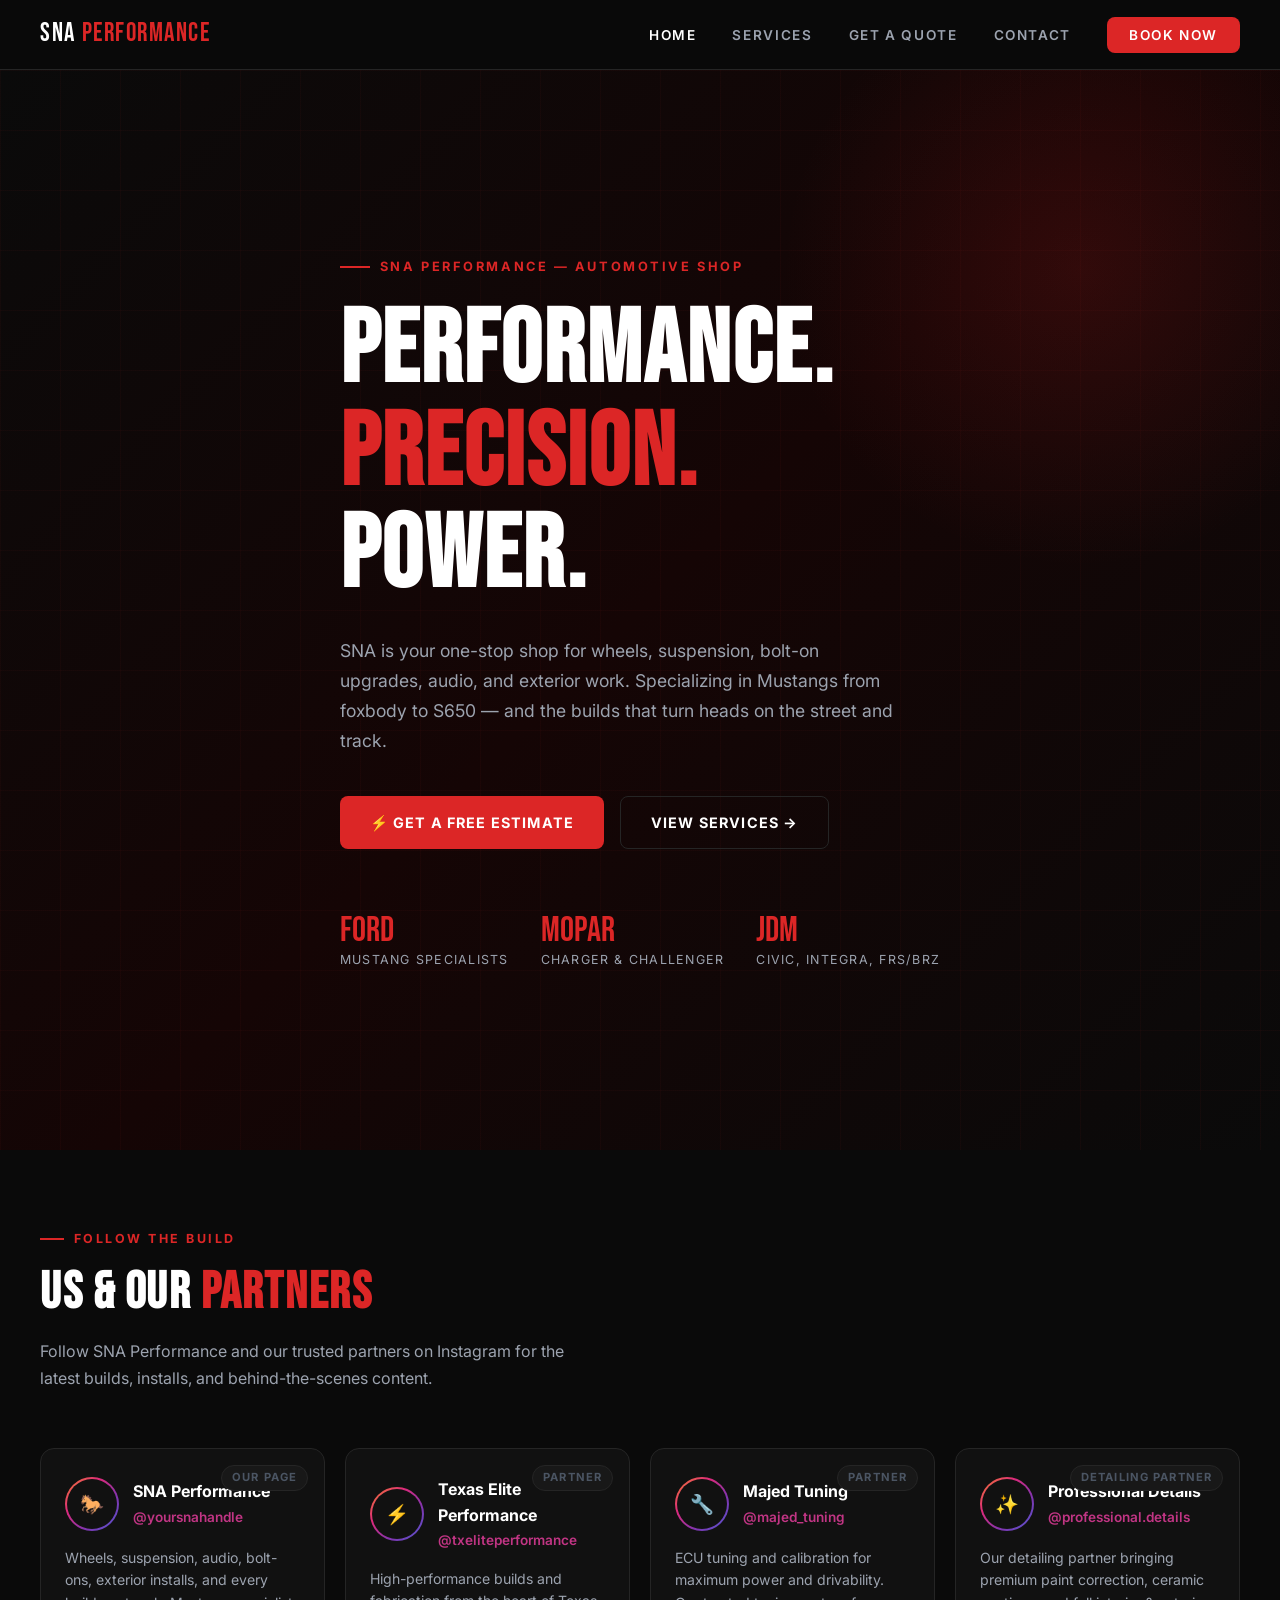
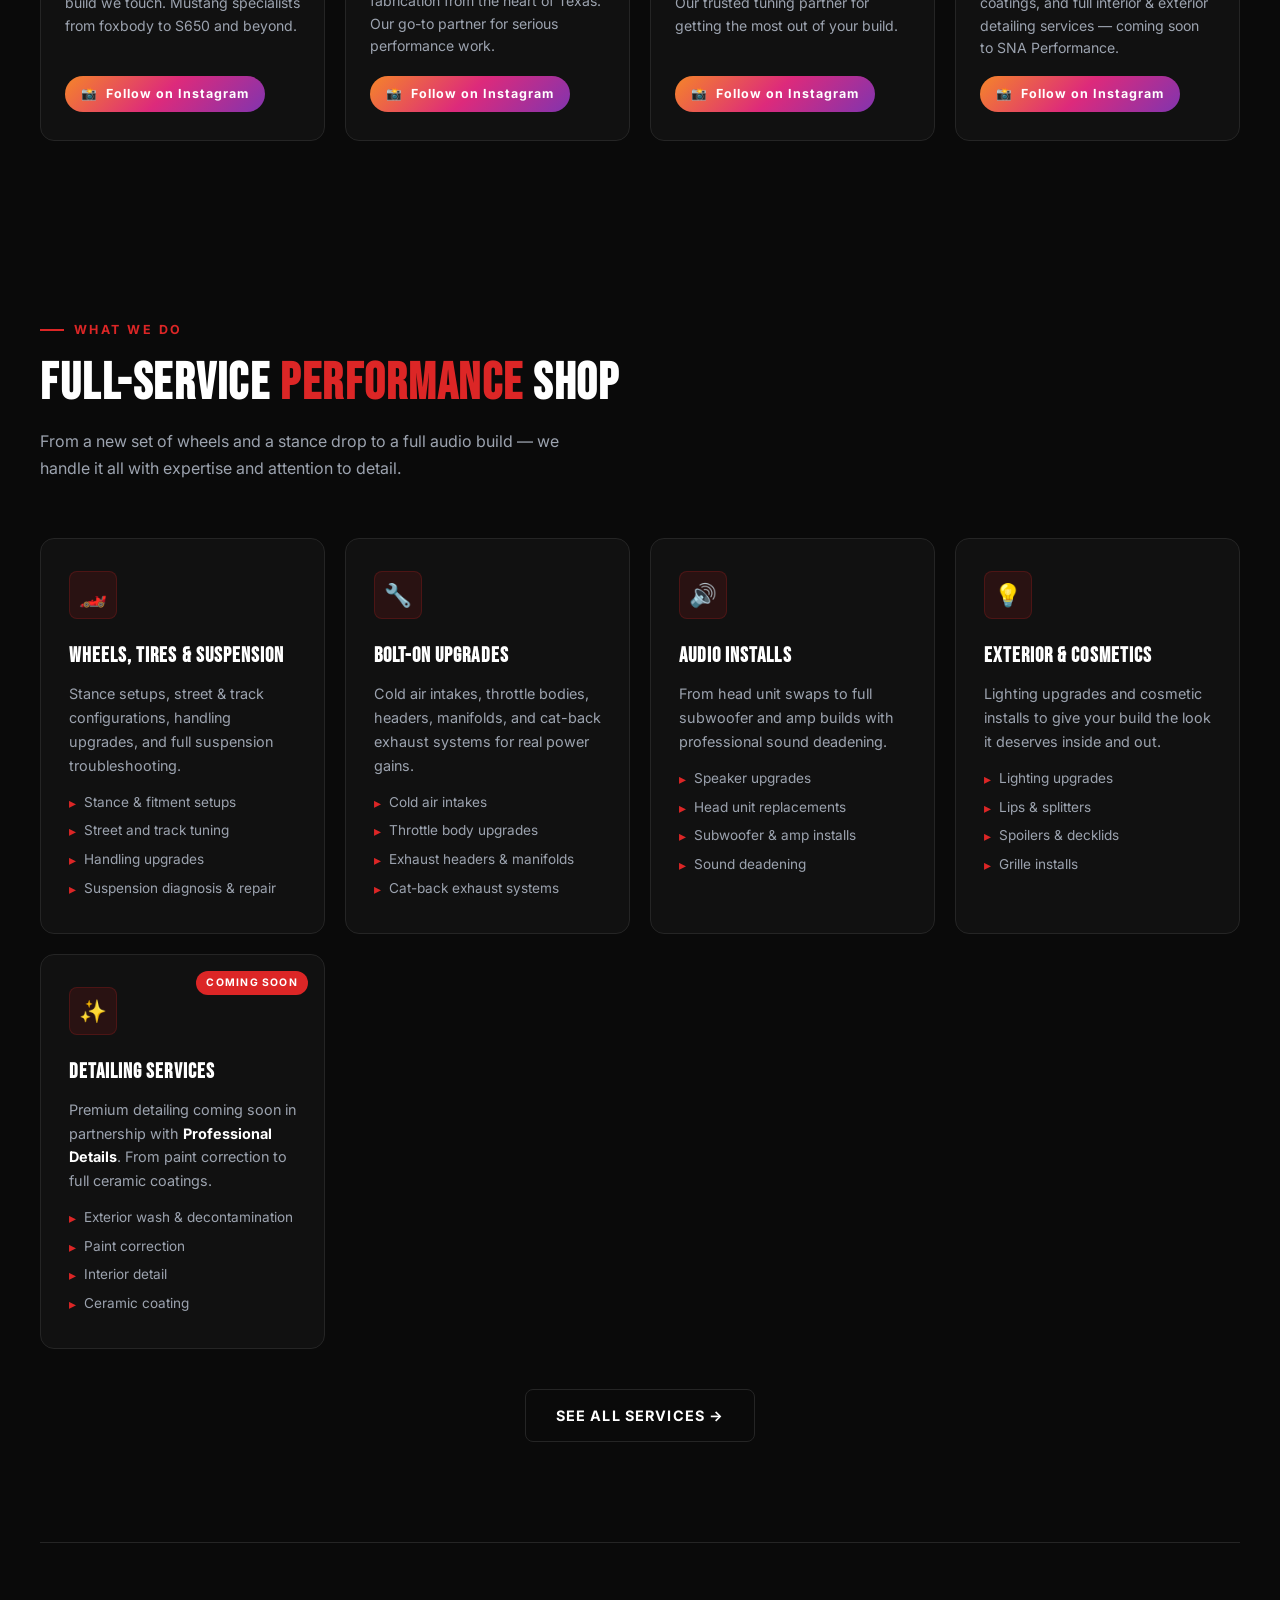
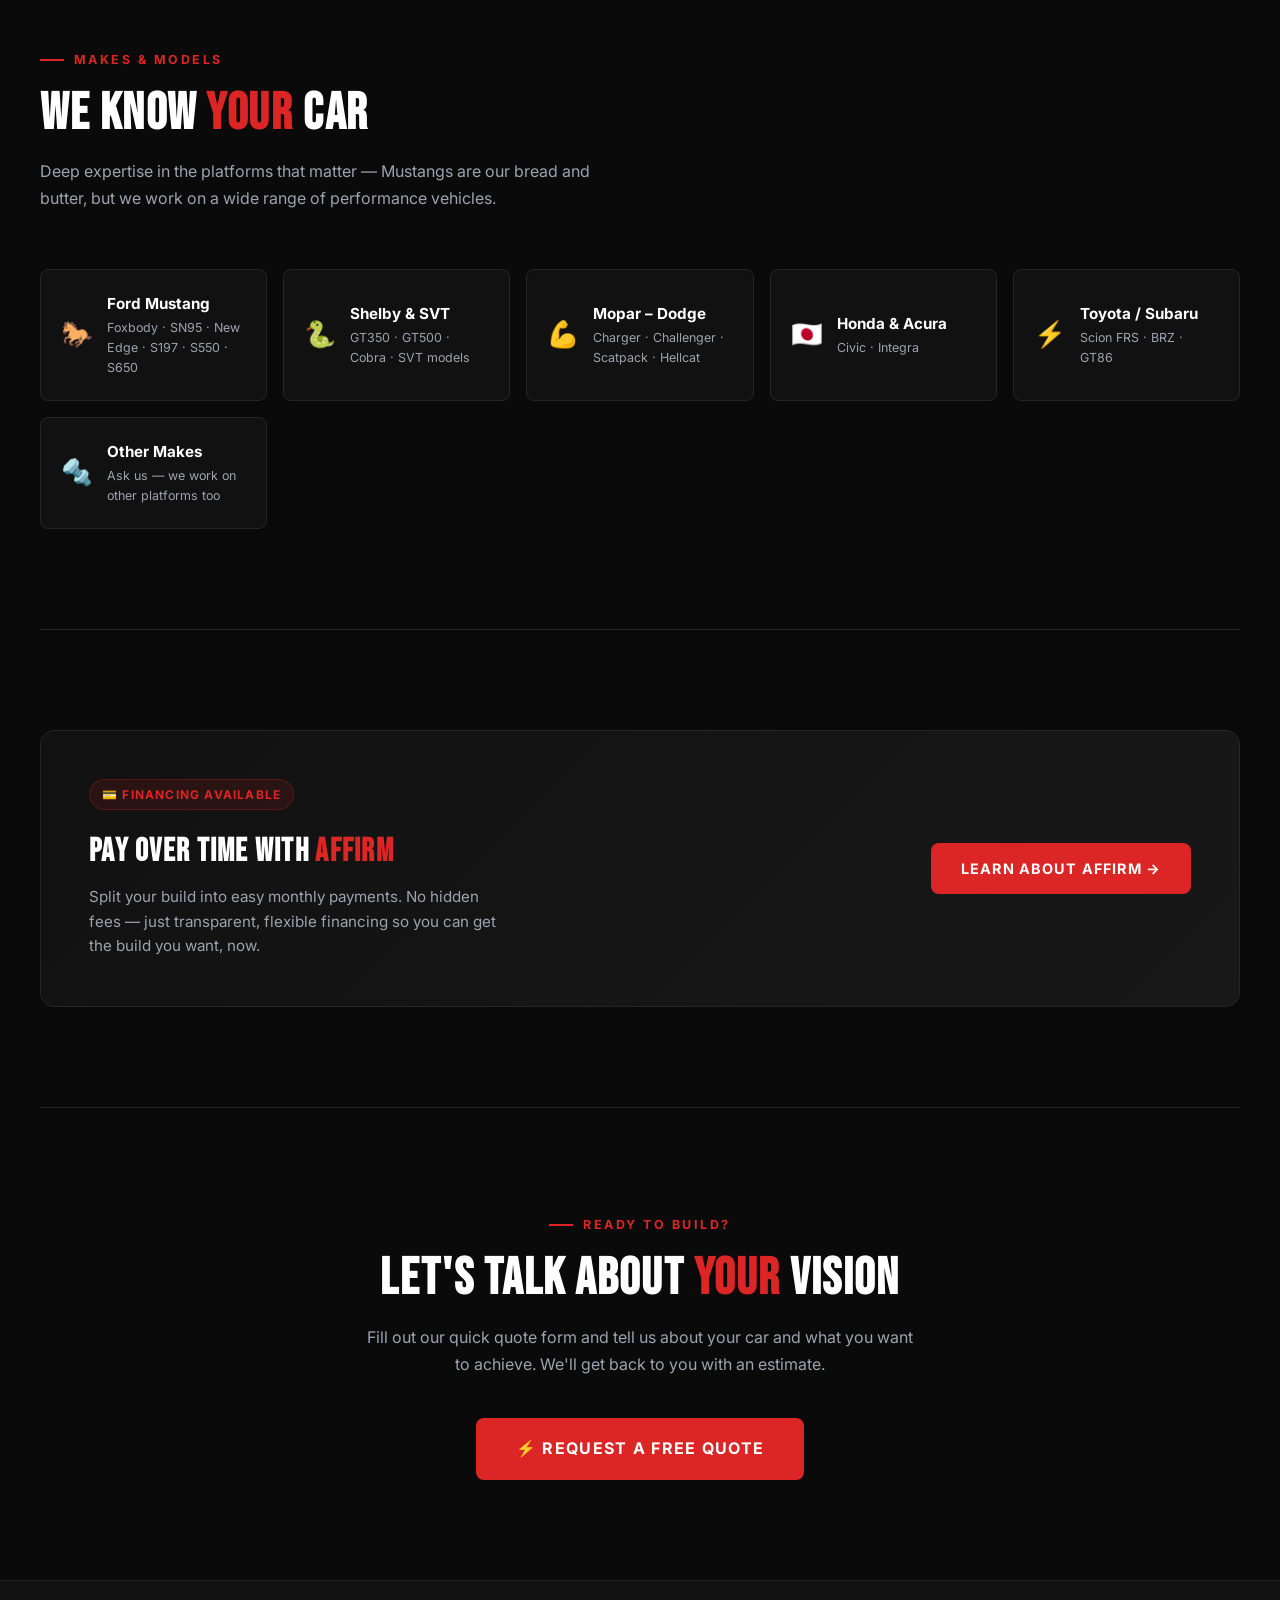
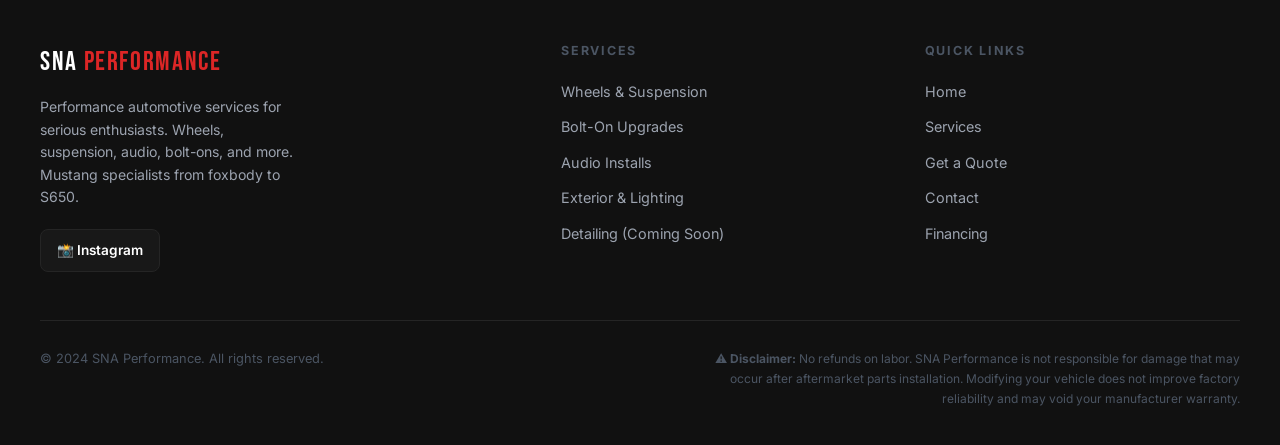
==== SNA/index.html @ abb453c1 "SNA" ====
<!DOCTYPE html>
<html lang="en">
<head>
  <meta charset="UTF-8" />
  <meta name="viewport" content="width=device-width, initial-scale=1.0"/>
  <title>SNA Performance – Performance. Precision. Power.</title>
  <meta name="description" content="SNA Performance specializes in wheels, tires, suspension, bolt-on upgrades, audio, and exterior installs. Mustang experts from foxbody to S650. Serving the DFW area."/>
  <link rel="stylesheet" href="style.css"/>
</head>
<body>

<!-- ===== NAV ===== -->
<nav class="nav">
  <a href="index.html" class="nav-logo">SNA <span>Performance</span></a>
  <ul class="nav-links">
    <li><a href="index.html" class="active">Home</a></li>
    <li><a href="services.html">Services</a></li>
    <li><a href="quote.html">Get a Quote</a></li>
    <li><a href="contact.html">Contact</a></li>
    <li><a href="quote.html" class="nav-cta">Book Now</a></li>
  </ul>
  <div class="nav-toggle" onclick="toggleMenu(this)">
    <span></span><span></span><span></span>
  </div>
</nav>

<!-- Mobile menu overlay -->
<div id="mobile-menu" style="display:none;position:fixed;top:70px;left:0;right:0;background:rgba(10,10,10,0.98);z-index:999;padding:32px 24px;border-bottom:1px solid #252525;">
  <ul style="display:flex;flex-direction:column;gap:24px;">
    <li><a href="index.html" style="color:#fff;font-size:1.1rem;font-weight:600;letter-spacing:0.08em;">Home</a></li>
    <li><a href="services.html" style="color:#9ca3af;font-size:1.1rem;font-weight:600;letter-spacing:0.08em;">Services</a></li>
    <li><a href="quote.html" style="color:#9ca3af;font-size:1.1rem;font-weight:600;letter-spacing:0.08em;">Get a Quote</a></li>
    <li><a href="contact.html" style="color:#9ca3af;font-size:1.1rem;font-weight:600;letter-spacing:0.08em;">Contact</a></li>
    <li><a href="quote.html" class="btn btn-primary" style="justify-content:center;">Book Now</a></li>
  </ul>
</div>

<div class="page">

  <!-- ===== HERO ===== -->
  <section class="hero">
    <div class="hero-bg-grid"></div>
    <div class="hero-glow"></div>
    <div class="hero-content">
      <p class="hero-eyebrow">SNA Performance — Automotive Shop</p>
      <h1>PERFORMANCE.<br/><em>PRECISION.</em><br/>POWER.</h1>
      <p class="hero-sub">
        SNA is your one-stop shop for wheels, suspension, bolt-on upgrades, audio, and exterior work.
        Specializing in Mustangs from foxbody to S650 — and the builds that turn heads on the street and track.
      </p>
      <div class="hero-actions">
        <a href="quote.html" class="btn btn-primary">
          ⚡ Get a Free Estimate
        </a>
        <a href="services.html" class="btn btn-secondary">
          View Services →
        </a>
      </div>
      <div class="hero-badges">
        <div class="hero-badge">
          <span class="hero-badge-num">Ford</span>
          <span class="hero-badge-label">Mustang Specialists</span>
        </div>
        <div class="hero-badge">
          <span class="hero-badge-num">Mopar</span>
          <span class="hero-badge-label">Charger &amp; Challenger</span>
        </div>
        <div class="hero-badge">
          <span class="hero-badge-num">JDM</span>
          <span class="hero-badge-label">Civic, Integra, FRS/BRZ</span>
        </div>
      </div>
    </div>
  </section>

  <!-- ===== INSTAGRAM / PARTNERS ===== -->
  <section style="padding: 72px 40px;">
    <div class="container">
      <p class="section-label">Follow the Build</p>
      <h2 class="section-title">Us &amp; Our <em>Partners</em></h2>
      <p class="section-sub">Follow SNA Performance and our trusted partners on Instagram for the latest builds, installs, and behind-the-scenes content.</p>

      <div class="ig-cards-grid">

        <!-- SNA Performance -->
        <a href="https://www.instagram.com/yoursnahandle" target="_blank" rel="noopener" class="ig-card">
          <span class="ig-card-tag">Our Page</span>
          <div class="ig-card-header">
            <div class="ig-avatar"><div class="ig-avatar-inner">🐎</div></div>
            <div>
              <div class="ig-card-name">SNA Performance</div>
              <div class="ig-card-handle">@yoursnahandle</div>
            </div>
          </div>
          <p class="ig-card-desc">Wheels, suspension, audio, bolt-ons, exterior installs, and every build we touch. Mustang specialists from foxbody to S650 and beyond.</p>
          <span class="ig-card-badge">📸 &nbsp;Follow on Instagram</span>
        </a>

        <!-- Texas Elite Performance -->
        <a href="https://www.instagram.com/txeliteperformance" target="_blank" rel="noopener" class="ig-card">
          <span class="ig-card-tag">Partner</span>
          <div class="ig-card-header">
            <div class="ig-avatar"><div class="ig-avatar-inner">⚡</div></div>
            <div>
              <div class="ig-card-name">Texas Elite Performance</div>
              <div class="ig-card-handle">@txeliteperformance</div>
            </div>
          </div>
          <p class="ig-card-desc">High-performance builds and fabrication from the heart of Texas. Our go-to partner for serious performance work.</p>
          <span class="ig-card-badge">📸 &nbsp;Follow on Instagram</span>
        </a>

        <!-- Majed Tuning -->
        <a href="https://www.instagram.com/majed_tuning" target="_blank" rel="noopener" class="ig-card">
          <span class="ig-card-tag">Partner</span>
          <div class="ig-card-header">
            <div class="ig-avatar"><div class="ig-avatar-inner">🔧</div></div>
            <div>
              <div class="ig-card-name">Majed Tuning</div>
              <div class="ig-card-handle">@majed_tuning</div>
            </div>
          </div>
          <p class="ig-card-desc">ECU tuning and calibration for maximum power and drivability. Our trusted tuning partner for getting the most out of your build.</p>
          <span class="ig-card-badge">📸 &nbsp;Follow on Instagram</span>
        </a>

        <!-- Professional Details -->
        <a href="https://www.instagram.com/professional.details" target="_blank" rel="noopener" class="ig-card">
          <span class="ig-card-tag">Detailing Partner</span>
          <div class="ig-card-header">
            <div class="ig-avatar"><div class="ig-avatar-inner">✨</div></div>
            <div>
              <div class="ig-card-name">Professional Details</div>
              <div class="ig-card-handle">@professional.details</div>
            </div>
          </div>
          <p class="ig-card-desc">Our detailing partner bringing premium paint correction, ceramic coatings, and full interior &amp; exterior detailing services — coming soon to SNA Performance.</p>
          <span class="ig-card-badge">📸 &nbsp;Follow on Instagram</span>
        </a>

      </div>
    </div>
  </section>

  <!-- ===== WHAT WE DO ===== -->
  <section>
    <div class="container">
      <p class="section-label">What We Do</p>
      <h2 class="section-title">Full-Service <em>Performance</em> Shop</h2>
      <p class="section-sub">
        From a new set of wheels and a stance drop to a full audio build — we handle it all with expertise and attention to detail.
      </p>

      <div class="cards-grid">

        <div class="card">
          <div class="card-icon">🏎️</div>
          <h3 class="card-title">Wheels, Tires &amp; Suspension</h3>
          <p class="card-text">Stance setups, street &amp; track configurations, handling upgrades, and full suspension troubleshooting.</p>
          <ul class="card-list">
            <li>Stance &amp; fitment setups</li>
            <li>Street and track tuning</li>
            <li>Handling upgrades</li>
            <li>Suspension diagnosis &amp; repair</li>
          </ul>
        </div>

        <div class="card">
          <div class="card-icon">🔧</div>
          <h3 class="card-title">Bolt-On Upgrades</h3>
          <p class="card-text">Cold air intakes, throttle bodies, headers, manifolds, and cat-back exhaust systems for real power gains.</p>
          <ul class="card-list">
            <li>Cold air intakes</li>
            <li>Throttle body upgrades</li>
            <li>Exhaust headers &amp; manifolds</li>
            <li>Cat-back exhaust systems</li>
          </ul>
        </div>

        <div class="card">
          <div class="card-icon">🔊</div>
          <h3 class="card-title">Audio Installs</h3>
          <p class="card-text">From head unit swaps to full subwoofer and amp builds with professional sound deadening.</p>
          <ul class="card-list">
            <li>Speaker upgrades</li>
            <li>Head unit replacements</li>
            <li>Subwoofer &amp; amp installs</li>
            <li>Sound deadening</li>
          </ul>
        </div>

        <div class="card">
          <div class="card-icon">💡</div>
          <h3 class="card-title">Exterior &amp; Cosmetics</h3>
          <p class="card-text">Lighting upgrades and cosmetic installs to give your build the look it deserves inside and out.</p>
          <ul class="card-list">
            <li>Lighting upgrades</li>
            <li>Lips &amp; splitters</li>
            <li>Spoilers &amp; decklids</li>
            <li>Grille installs</li>
          </ul>
        </div>

        <div class="card" style="position:relative;">
          <span class="card-soon">Coming Soon</span>
          <div class="card-icon">✨</div>
          <h3 class="card-title">Detailing Services</h3>
          <p class="card-text">Premium detailing coming soon in partnership with <strong style="color:var(--white);">Professional Details</strong>. From paint correction to full ceramic coatings.</p>
          <ul class="card-list">
            <li>Exterior wash &amp; decontamination</li>
            <li>Paint correction</li>
            <li>Interior detail</li>
            <li>Ceramic coating</li>
          </ul>
        </div>

      </div>

      <div style="text-align:center;margin-top:40px;">
        <a href="services.html" class="btn btn-secondary">See All Services →</a>
      </div>
    </div>
  </section>

  <div class="divider"></div>

  <!-- ===== VEHICLES WE SPECIALIZE IN ===== -->
  <section>
    <div class="container">
      <p class="section-label">Makes &amp; Models</p>
      <h2 class="section-title">We Know <em>Your</em> Car</h2>
      <p class="section-sub">
        Deep expertise in the platforms that matter — Mustangs are our bread and butter, but we work on a wide range of performance vehicles.
      </p>

      <div class="makes-grid">
        <div class="make-card">
          <span class="make-icon">🐎</span>
          <div class="make-info">
            <div class="make-brand">Ford Mustang</div>
            <div class="make-models">Foxbody · SN95 · New Edge · S197 · S550 · S650</div>
          </div>
        </div>
        <div class="make-card">
          <span class="make-icon">🐍</span>
          <div class="make-info">
            <div class="make-brand">Shelby &amp; SVT</div>
            <div class="make-models">GT350 · GT500 · Cobra · SVT models</div>
          </div>
        </div>
        <div class="make-card">
          <span class="make-icon">💪</span>
          <div class="make-info">
            <div class="make-brand">Mopar – Dodge</div>
            <div class="make-models">Charger · Challenger · Scatpack · Hellcat</div>
          </div>
        </div>
        <div class="make-card">
          <span class="make-icon">🇯🇵</span>
          <div class="make-info">
            <div class="make-brand">Honda &amp; Acura</div>
            <div class="make-models">Civic · Integra</div>
          </div>
        </div>
        <div class="make-card">
          <span class="make-icon">⚡</span>
          <div class="make-info">
            <div class="make-brand">Toyota / Subaru</div>
            <div class="make-models">Scion FRS · BRZ · GT86</div>
          </div>
        </div>
        <div class="make-card">
          <span class="make-icon">🔩</span>
          <div class="make-info">
            <div class="make-brand">Other Makes</div>
            <div class="make-models">Ask us — we work on other platforms too</div>
          </div>
        </div>
      </div>
    </div>
  </section>

  <div class="divider"></div>

  <!-- ===== FINANCING ===== -->
  <section>
    <div class="container">
      <div class="financing-strip">
        <div>
          <span class="tag">💳 Financing Available</span>
          <h3 style="margin-top:16px;">Pay Over Time with <em style="font-style:normal;color:#dc2626;">Affirm</em></h3>
          <p style="margin-top:8px;">Split your build into easy monthly payments. No hidden fees — just transparent, flexible financing so you can get the build you want, now.</p>
        </div>
        <a href="https://www.affirm.com" target="_blank" rel="noopener" class="btn btn-primary">Learn About Affirm →</a>
      </div>
    </div>
  </section>

  <div class="divider"></div>

  <!-- ===== CTA STRIP ===== -->
  <section style="text-align:center;">
    <div class="container">
      <p class="section-label" style="justify-content:center;">Ready to Build?</p>
      <h2 class="section-title">Let's Talk About <em>Your</em> Vision</h2>
      <p class="section-sub" style="margin:0 auto 40px;">
        Fill out our quick quote form and tell us about your car and what you want to achieve. We'll get back to you with an estimate.
      </p>
      <a href="quote.html" class="btn btn-primary" style="font-size:1rem;padding:18px 40px;">
        ⚡ Request a Free Quote
      </a>
    </div>
  </section>

</div><!-- end .page -->

<!-- ===== FOOTER ===== -->
<footer>
  <div class="footer-grid">
    <div class="footer-brand">
      <div class="footer-logo">SNA <span>Performance</span></div>
      <p class="footer-tagline">Performance automotive services for serious enthusiasts. Wheels, suspension, audio, bolt-ons, and more. Mustang specialists from foxbody to S650.</p>
      <div class="social-links" style="margin-top:20px;">
        <a href="https://instagram.com/yoursnahandle" target="_blank" class="social-link">
          📸 Instagram
        </a>
      </div>
    </div>
    <div class="footer-col">
      <h4>Services</h4>
      <ul>
        <li><a href="services.html#suspension">Wheels &amp; Suspension</a></li>
        <li><a href="services.html#boltons">Bolt-On Upgrades</a></li>
        <li><a href="services.html#audio">Audio Installs</a></li>
        <li><a href="services.html#exterior">Exterior &amp; Lighting</a></li>
        <li><a href="services.html#detailing">Detailing (Coming Soon)</a></li>
      </ul>
    </div>
    <div class="footer-col">
      <h4>Quick Links</h4>
      <ul>
        <li><a href="index.html">Home</a></li>
        <li><a href="services.html">Services</a></li>
        <li><a href="quote.html">Get a Quote</a></li>
        <li><a href="contact.html">Contact</a></li>
        <li><a href="https://www.affirm.com" target="_blank">Financing</a></li>
      </ul>
    </div>
  </div>
  <div class="footer-bottom">
    <p class="footer-copy">© 2024 SNA Performance. All rights reserved.</p>
    <p class="footer-disclaimer">
      ⚠ <strong>Disclaimer:</strong> No refunds on labor. SNA Performance is not responsible for damage that may occur after aftermarket parts installation. Modifying your vehicle does not improve factory reliability and may void your manufacturer warranty.
    </p>
  </div>
</footer>

<script>
  function toggleMenu(btn) {
    const menu = document.getElementById('mobile-menu');
    const isOpen = menu.style.display === 'block';
    menu.style.display = isOpen ? 'none' : 'block';
    btn.classList.toggle('open', !isOpen);
  }
</script>

</body>
</html>
---- SNA/style.css ----
/* ===========================
   SNA Automotive - Global Styles
   =========================== */

@import url('https://fonts.googleapis.com/css2?family=Bebas+Neue&family=Inter:wght@300;400;500;600;700;900&display=swap');

:root {
  --bg:         #0a0a0a;
  --surface:    #111111;
  --surface2:   #181818;
  --border:     #252525;
  --red:        #dc2626;
  --red-hover:  #b91c1c;
  --red-dim:    rgba(220, 38, 38, 0.12);
  --red-glow:   rgba(220, 38, 38, 0.25);
  --white:      #ffffff;
  --muted:      #9ca3af;
  --subtle:     #4b5563;
  --font-head:  'Bebas Neue', sans-serif;
  --font-body:  'Inter', sans-serif;
  --radius:     8px;
  --radius-lg:  14px;
  --transition: 0.25s ease;
}

*, *::before, *::after { box-sizing: border-box; margin: 0; padding: 0; }

html { scroll-behavior: smooth; }

body {
  background: var(--bg);
  color: var(--white);
  font-family: var(--font-body);
  font-size: 16px;
  line-height: 1.6;
  min-height: 100vh;
}

a { color: var(--red); text-decoration: none; transition: color var(--transition); }
a:hover { color: var(--red-hover); }
img { max-width: 100%; display: block; }
ul { list-style: none; }

/* ===========================
   NAVIGATION
   =========================== */
.nav {
  position: fixed;
  top: 0; left: 0; right: 0;
  z-index: 1000;
  background: rgba(10, 10, 10, 0.95);
  backdrop-filter: blur(12px);
  border-bottom: 1px solid var(--border);
  padding: 0 40px;
  height: 70px;
  display: flex;
  align-items: center;
  justify-content: space-between;
}

.nav-logo {
  font-family: var(--font-head);
  font-size: 1.6rem;
  letter-spacing: 0.06em;
  color: var(--white);
  display: flex;
  align-items: center;
  gap: 6px;
}
.nav-logo span { color: var(--red); }

.nav-links {
  display: flex;
  align-items: center;
  gap: 36px;
}

.nav-links a {
  color: var(--muted);
  font-size: 0.85rem;
  font-weight: 600;
  letter-spacing: 0.12em;
  text-transform: uppercase;
  transition: color var(--transition);
}
.nav-links a:hover,
.nav-links a.active { color: var(--white); }

.nav-cta {
  background: var(--red);
  color: var(--white) !important;
  padding: 10px 22px;
  border-radius: var(--radius);
  font-weight: 700;
  letter-spacing: 0.08em;
  transition: background var(--transition), transform var(--transition) !important;
}
.nav-cta:hover {
  background: var(--red-hover) !important;
  transform: translateY(-1px);
}

/* Mobile menu toggle */
.nav-toggle {
  display: none;
  flex-direction: column;
  gap: 5px;
  cursor: pointer;
  padding: 4px;
}
.nav-toggle span {
  display: block;
  width: 24px; height: 2px;
  background: var(--white);
  border-radius: 2px;
  transition: var(--transition);
}

/* ===========================
   PAGE WRAPPER
   =========================== */
.page { padding-top: 70px; }

/* ===========================
   HERO
   =========================== */
.hero {
  position: relative;
  min-height: 92vh;
  display: flex;
  align-items: center;
  overflow: hidden;
  background: linear-gradient(135deg, #0a0a0a 0%, #150505 50%, #0a0a0a 100%);
}

.hero-bg-grid {
  position: absolute;
  inset: 0;
  background-image:
    linear-gradient(rgba(220,38,38,0.04) 1px, transparent 1px),
    linear-gradient(90deg, rgba(220,38,38,0.04) 1px, transparent 1px);
  background-size: 60px 60px;
  pointer-events: none;
}

.hero-glow {
  position: absolute;
  width: 600px; height: 600px;
  border-radius: 50%;
  background: radial-gradient(circle, rgba(220,38,38,0.15) 0%, transparent 70%);
  top: -100px; right: -100px;
  pointer-events: none;
}

.hero-content {
  position: relative;
  z-index: 2;
  max-width: 1200px;
  margin: 0 auto;
  padding: 80px 40px;
}

.hero-eyebrow {
  display: inline-flex;
  align-items: center;
  gap: 10px;
  color: var(--red);
  font-size: 0.8rem;
  font-weight: 700;
  letter-spacing: 0.2em;
  text-transform: uppercase;
  margin-bottom: 24px;
}
.hero-eyebrow::before {
  content: '';
  display: block;
  width: 30px; height: 2px;
  background: var(--red);
}

.hero h1 {
  font-family: var(--font-head);
  font-size: clamp(3.5rem, 8vw, 7rem);
  line-height: 1;
  letter-spacing: 0.02em;
  margin-bottom: 28px;
}
.hero h1 em {
  font-style: normal;
  color: var(--red);
}

.hero-sub {
  font-size: 1.1rem;
  color: var(--muted);
  max-width: 560px;
  margin-bottom: 40px;
  line-height: 1.7;
}

.hero-actions {
  display: flex;
  gap: 16px;
  flex-wrap: wrap;
}

.btn {
  display: inline-flex;
  align-items: center;
  gap: 8px;
  padding: 14px 30px;
  border-radius: var(--radius);
  font-size: 0.9rem;
  font-weight: 700;
  letter-spacing: 0.08em;
  text-transform: uppercase;
  transition: all var(--transition);
  cursor: pointer;
  border: none;
}
.btn-primary {
  background: var(--red);
  color: var(--white);
}
.btn-primary:hover {
  background: var(--red-hover);
  color: var(--white);
  transform: translateY(-2px);
  box-shadow: 0 8px 24px var(--red-glow);
}
.btn-secondary {
  background: transparent;
  color: var(--white);
  border: 1px solid var(--border);
}
.btn-secondary:hover {
  border-color: var(--red);
  color: var(--red);
  transform: translateY(-2px);
}

.hero-badges {
  display: flex;
  gap: 32px;
  margin-top: 64px;
  flex-wrap: wrap;
}
.hero-badge {
  display: flex;
  flex-direction: column;
  gap: 2px;
}
.hero-badge-num {
  font-family: var(--font-head);
  font-size: 2.2rem;
  color: var(--red);
  line-height: 1;
}
.hero-badge-label {
  font-size: 0.78rem;
  color: var(--muted);
  text-transform: uppercase;
  letter-spacing: 0.1em;
}

/* ===========================
   SECTIONS
   =========================== */
section { padding: 100px 40px; }
.container { max-width: 1200px; margin: 0 auto; }

.section-label {
  display: inline-flex;
  align-items: center;
  gap: 10px;
  color: var(--red);
  font-size: 0.78rem;
  font-weight: 700;
  letter-spacing: 0.2em;
  text-transform: uppercase;
  margin-bottom: 16px;
}
.section-label::before {
  content: '';
  display: block;
  width: 24px; height: 2px;
  background: var(--red);
}

.section-title {
  font-family: var(--font-head);
  font-size: clamp(2rem, 4vw, 3.2rem);
  letter-spacing: 0.03em;
  line-height: 1.1;
  margin-bottom: 16px;
}
.section-title em { font-style: normal; color: var(--red); }

.section-sub {
  color: var(--muted);
  font-size: 1rem;
  max-width: 560px;
  line-height: 1.7;
  margin-bottom: 56px;
}

/* ===========================
   SERVICE CARDS
   =========================== */
.cards-grid {
  display: grid;
  grid-template-columns: repeat(auto-fit, minmax(260px, 1fr));
  gap: 20px;
}

.card {
  background: var(--surface);
  border: 1px solid var(--border);
  border-radius: var(--radius-lg);
  padding: 32px 28px;
  transition: all var(--transition);
  position: relative;
  overflow: hidden;
}
.card::before {
  content: '';
  position: absolute;
  inset: 0;
  background: linear-gradient(135deg, var(--red-dim) 0%, transparent 60%);
  opacity: 0;
  transition: opacity var(--transition);
}
.card:hover { border-color: var(--red); transform: translateY(-4px); box-shadow: 0 16px 40px rgba(0,0,0,0.4); }
.card:hover::before { opacity: 1; }

.card-icon {
  width: 48px; height: 48px;
  background: var(--red-dim);
  border: 1px solid rgba(220,38,38,0.2);
  border-radius: var(--radius);
  display: flex; align-items: center; justify-content: center;
  font-size: 1.4rem;
  margin-bottom: 20px;
  position: relative;
}

.card-title {
  font-family: var(--font-head);
  font-size: 1.3rem;
  letter-spacing: 0.05em;
  margin-bottom: 10px;
}

.card-text {
  color: var(--muted);
  font-size: 0.9rem;
  line-height: 1.65;
}

.card-list {
  margin-top: 14px;
  display: flex;
  flex-direction: column;
  gap: 6px;
}
.card-list li {
  color: var(--muted);
  font-size: 0.85rem;
  display: flex;
  align-items: flex-start;
  gap: 8px;
}
.card-list li::before {
  content: '▸';
  color: var(--red);
  flex-shrink: 0;
  margin-top: 1px;
}

.card-soon {
  position: absolute;
  top: 16px; right: 16px;
  background: var(--red);
  color: var(--white);
  font-size: 0.65rem;
  font-weight: 700;
  letter-spacing: 0.12em;
  text-transform: uppercase;
  padding: 4px 10px;
  border-radius: 20px;
}

/* ===========================
   MAKES SECTION
   =========================== */
.makes-grid {
  display: grid;
  grid-template-columns: repeat(auto-fit, minmax(200px, 1fr));
  gap: 16px;
}

.make-card {
  background: var(--surface);
  border: 1px solid var(--border);
  border-radius: var(--radius);
  padding: 22px 20px;
  display: flex;
  align-items: center;
  gap: 14px;
  transition: all var(--transition);
}
.make-card:hover { border-color: var(--red); background: var(--surface2); }

.make-icon { font-size: 1.6rem; }

.make-info {}
.make-brand {
  font-weight: 700;
  font-size: 0.95rem;
}
.make-models {
  color: var(--muted);
  font-size: 0.78rem;
  margin-top: 2px;
}

/* ===========================
   PARTNERS STRIP
   =========================== */
.partners {
  background: var(--surface);
  border-top: 1px solid var(--border);
  border-bottom: 1px solid var(--border);
  padding: 48px 40px;
}
.partners .container {
  display: flex;
  align-items: center;
  justify-content: center;
  gap: 60px;
  flex-wrap: wrap;
}
.partner-label {
  font-size: 0.75rem;
  color: var(--subtle);
  text-transform: uppercase;
  letter-spacing: 0.18em;
  font-weight: 600;
}
.partner-name {
  font-family: var(--font-head);
  font-size: 1.4rem;
  color: var(--muted);
  letter-spacing: 0.06em;
  transition: color var(--transition);
}
.partner-name:hover { color: var(--white); }

/* ===========================
   DISCLAIMER BOX
   =========================== */
.disclaimer-box {
  background: rgba(220,38,38,0.06);
  border: 1px solid rgba(220,38,38,0.2);
  border-radius: var(--radius-lg);
  padding: 32px 36px;
  margin-top: 60px;
}
.disclaimer-box h3 {
  font-family: var(--font-head);
  font-size: 1.2rem;
  letter-spacing: 0.06em;
  color: var(--red);
  margin-bottom: 14px;
  display: flex;
  align-items: center;
  gap: 10px;
}
.disclaimer-box p {
  color: var(--muted);
  font-size: 0.88rem;
  line-height: 1.75;
}
.disclaimer-box ul {
  margin-top: 12px;
  display: flex;
  flex-direction: column;
  gap: 8px;
}
.disclaimer-box ul li {
  color: var(--muted);
  font-size: 0.88rem;
  display: flex;
  gap: 10px;
  align-items: flex-start;
}
.disclaimer-box ul li::before {
  content: '⚠';
  color: var(--red);
  flex-shrink: 0;
}

/* ===========================
   FINANCING STRIP
   =========================== */
.financing-strip {
  background: linear-gradient(135deg, var(--surface) 0%, var(--surface2) 100%);
  border: 1px solid var(--border);
  border-radius: var(--radius-lg);
  padding: 48px;
  display: flex;
  align-items: center;
  justify-content: space-between;
  gap: 32px;
  flex-wrap: wrap;
}
.financing-strip h3 {
  font-family: var(--font-head);
  font-size: 2rem;
  letter-spacing: 0.04em;
  margin-bottom: 8px;
}
.financing-strip p {
  color: var(--muted);
  font-size: 0.95rem;
  max-width: 420px;
}

/* ===========================
   QUOTE FORM
   =========================== */
.form-section {
  background: var(--surface);
  border: 1px solid var(--border);
  border-radius: var(--radius-lg);
  padding: 48px;
}

.form-grid {
  display: grid;
  grid-template-columns: 1fr 1fr;
  gap: 20px;
}
.form-full { grid-column: 1 / -1; }

.form-group {
  display: flex;
  flex-direction: column;
  gap: 8px;
}
.form-group label {
  font-size: 0.82rem;
  font-weight: 600;
  color: var(--muted);
  letter-spacing: 0.08em;
  text-transform: uppercase;
}
.form-group label span { color: var(--red); }

.form-group input,
.form-group select,
.form-group textarea {
  background: var(--bg);
  border: 1px solid var(--border);
  border-radius: var(--radius);
  color: var(--white);
  font-family: var(--font-body);
  font-size: 0.95rem;
  padding: 13px 16px;
  transition: border-color var(--transition);
  outline: none;
  width: 100%;
}
.form-group input::placeholder,
.form-group textarea::placeholder { color: var(--subtle); }
.form-group input:focus,
.form-group select:focus,
.form-group textarea:focus { border-color: var(--red); box-shadow: 0 0 0 3px var(--red-dim); }
.form-group select option { background: var(--surface); }

.form-group textarea { resize: vertical; min-height: 120px; }

.checkbox-group {
  display: grid;
  grid-template-columns: repeat(auto-fill, minmax(220px, 1fr));
  gap: 10px;
  margin-top: 4px;
}
.checkbox-item {
  display: flex;
  align-items: center;
  gap: 10px;
  cursor: pointer;
}
.checkbox-item input[type="checkbox"] {
  width: 18px; height: 18px;
  accent-color: var(--red);
  flex-shrink: 0;
}
.checkbox-item span {
  font-size: 0.88rem;
  color: var(--muted);
}

.file-upload-area {
  border: 2px dashed var(--border);
  border-radius: var(--radius);
  padding: 40px 24px;
  text-align: center;
  cursor: pointer;
  transition: all var(--transition);
  position: relative;
}
.file-upload-area:hover { border-color: var(--red); background: var(--red-dim); }
.file-upload-area input[type="file"] {
  position: absolute;
  inset: 0;
  opacity: 0;
  cursor: pointer;
  width: 100%;
  height: 100%;
  padding: 0;
  border: none;
}
.file-upload-icon { font-size: 2rem; margin-bottom: 10px; }
.file-upload-area p { color: var(--muted); font-size: 0.88rem; }
.file-upload-area strong { color: var(--red); }

.form-disclaimer {
  background: rgba(220,38,38,0.06);
  border: 1px solid rgba(220,38,38,0.2);
  border-radius: var(--radius);
  padding: 20px 24px;
  font-size: 0.82rem;
  color: var(--muted);
  line-height: 1.7;
}
.form-disclaimer strong { color: var(--red); }

.agree-check {
  display: flex;
  align-items: flex-start;
  gap: 12px;
  cursor: pointer;
}
.agree-check input {
  width: 18px; height: 18px;
  accent-color: var(--red);
  flex-shrink: 0;
  margin-top: 2px;
}
.agree-check span {
  font-size: 0.88rem;
  color: var(--muted);
}

/* ===========================
   CONTACT PAGE
   =========================== */
.contact-grid {
  display: grid;
  grid-template-columns: 1fr 2fr;
  gap: 40px;
}

.contact-info-card {
  background: var(--surface);
  border: 1px solid var(--border);
  border-radius: var(--radius-lg);
  padding: 36px 30px;
  height: fit-content;
}
.contact-info-card h3 {
  font-family: var(--font-head);
  font-size: 1.4rem;
  letter-spacing: 0.05em;
  margin-bottom: 28px;
}

.contact-item {
  display: flex;
  gap: 14px;
  margin-bottom: 24px;
  align-items: flex-start;
}
.contact-item-icon {
  width: 40px; height: 40px;
  background: var(--red-dim);
  border: 1px solid rgba(220,38,38,0.2);
  border-radius: var(--radius);
  display: flex; align-items: center; justify-content: center;
  font-size: 1rem;
  flex-shrink: 0;
}
.contact-item-label {
  font-size: 0.75rem;
  color: var(--subtle);
  text-transform: uppercase;
  letter-spacing: 0.1em;
  font-weight: 600;
  margin-bottom: 2px;
}
.contact-item-val {
  font-size: 0.95rem;
  font-weight: 600;
}

.social-links {
  display: flex;
  gap: 12px;
  margin-top: 28px;
}
.social-link {
  display: flex;
  align-items: center;
  gap: 8px;
  background: var(--surface2);
  border: 1px solid var(--border);
  border-radius: var(--radius);
  padding: 10px 16px;
  font-size: 0.85rem;
  font-weight: 600;
  color: var(--white);
  transition: all var(--transition);
}
.social-link:hover { border-color: var(--red); color: var(--red); }

/* ===========================
   PAGE HERO (inner pages)
   =========================== */
.page-hero {
  background: linear-gradient(135deg, #0a0a0a 0%, #150505 100%);
  border-bottom: 1px solid var(--border);
  padding: 80px 40px 60px;
  position: relative;
  overflow: hidden;
}
.page-hero-grid {
  position: absolute;
  inset: 0;
  background-image:
    linear-gradient(rgba(220,38,38,0.03) 1px, transparent 1px),
    linear-gradient(90deg, rgba(220,38,38,0.03) 1px, transparent 1px);
  background-size: 60px 60px;
}
.page-hero .container { position: relative; }
.page-hero h1 {
  font-family: var(--font-head);
  font-size: clamp(2.5rem, 5vw, 4.5rem);
  letter-spacing: 0.03em;
  margin-bottom: 12px;
}
.page-hero h1 em { font-style: normal; color: var(--red); }
.page-hero p {
  color: var(--muted);
  font-size: 1rem;
  max-width: 520px;
}

/* ===========================
   DIVIDER
   =========================== */
.divider {
  height: 1px;
  background: var(--border);
  margin: 0 40px;
}

/* ===========================
   FOOTER
   =========================== */
footer {
  background: var(--surface);
  border-top: 1px solid var(--border);
  padding: 60px 40px 36px;
}
.footer-grid {
  max-width: 1200px;
  margin: 0 auto;
  display: grid;
  grid-template-columns: 1.5fr 1fr 1fr;
  gap: 48px;
  margin-bottom: 48px;
}

.footer-brand {}
.footer-logo {
  font-family: var(--font-head);
  font-size: 1.7rem;
  letter-spacing: 0.06em;
  margin-bottom: 12px;
}
.footer-logo span { color: var(--red); }
.footer-tagline { color: var(--muted); font-size: 0.88rem; line-height: 1.6; max-width: 260px; }

.footer-col h4 {
  font-size: 0.78rem;
  font-weight: 700;
  letter-spacing: 0.14em;
  text-transform: uppercase;
  color: var(--subtle);
  margin-bottom: 18px;
}
.footer-col ul { display: flex; flex-direction: column; gap: 10px; }
.footer-col ul li a {
  color: var(--muted);
  font-size: 0.9rem;
  transition: color var(--transition);
}
.footer-col ul li a:hover { color: var(--white); }

.footer-bottom {
  max-width: 1200px;
  margin: 0 auto;
  padding-top: 28px;
  border-top: 1px solid var(--border);
  display: flex;
  align-items: flex-start;
  justify-content: space-between;
  gap: 24px;
  flex-wrap: wrap;
}
.footer-copy {
  font-size: 0.8rem;
  color: var(--subtle);
}
.footer-disclaimer {
  font-size: 0.75rem;
  color: var(--subtle);
  max-width: 560px;
  line-height: 1.65;
  text-align: right;
}

/* ===========================
   RESPONSIVE
   =========================== */
@media (max-width: 900px) {
  .nav { padding: 0 24px; }
  .nav-links { display: none; }
  .nav-toggle { display: flex; }

  section { padding: 72px 24px; }
  .hero-content { padding: 60px 24px; }
  .hero-badges { gap: 24px; }

  .form-grid { grid-template-columns: 1fr; }
  .form-section { padding: 32px 24px; }

  .contact-grid { grid-template-columns: 1fr; }

  .footer-grid { grid-template-columns: 1fr 1fr; }
  .footer-bottom { flex-direction: column; }
  .footer-disclaimer { text-align: left; }

  .financing-strip { flex-direction: column; }
  .page-hero { padding: 60px 24px 48px; }
  .partners .container { gap: 32px; flex-direction: column; text-align: center; }
}

@media (max-width: 600px) {
  .hero h1 { font-size: 3rem; }
  .hero-actions { flex-direction: column; }
  .hero-badges { flex-wrap: wrap; }
  .cards-grid { grid-template-columns: 1fr; }
  .makes-grid { grid-template-columns: 1fr 1fr; }
  .footer-grid { grid-template-columns: 1fr; }
  .checkbox-group { grid-template-columns: 1fr; }
  .financing-strip { padding: 32px 24px; }
  .disclaimer-box { padding: 24px 20px; }
}

/* ===========================
   INSTAGRAM LINK CARDS
   =========================== */
.ig-cards-grid {
  display: grid;
  grid-template-columns: repeat(auto-fit, minmax(280px, 1fr));
  gap: 20px;
}

.ig-card {
  background: var(--surface);
  border: 1px solid var(--border);
  border-radius: var(--radius-lg);
  padding: 28px 24px;
  display: flex;
  flex-direction: column;
  gap: 16px;
  transition: all var(--transition);
  position: relative;
  overflow: hidden;
  text-decoration: none;
  color: var(--white);
}
.ig-card::before {
  content: '';
  position: absolute;
  inset: 0;
  background: linear-gradient(135deg, rgba(131,58,180,0.06) 0%, rgba(220,38,38,0.04) 100%);
  opacity: 0;
  transition: opacity var(--transition);
}
.ig-card:hover {
  border-color: #c13584;
  transform: translateY(-4px);
  box-shadow: 0 16px 40px rgba(0,0,0,0.4);
  color: var(--white);
}
.ig-card:hover::before { opacity: 1; }

.ig-card-header {
  display: flex;
  align-items: center;
  gap: 14px;
}

.ig-avatar {
  width: 54px;
  height: 54px;
  border-radius: 50%;
  background: linear-gradient(135deg, #f58529, #dd2a7b, #8134af, #515bd4);
  display: flex;
  align-items: center;
  justify-content: center;
  font-size: 1.4rem;
  flex-shrink: 0;
  padding: 2px;
}
.ig-avatar-inner {
  width: 100%;
  height: 100%;
  border-radius: 50%;
  background: var(--surface);
  display: flex;
  align-items: center;
  justify-content: center;
  font-size: 1.2rem;
}

.ig-card-name {
  font-weight: 700;
  font-size: 1rem;
}
.ig-card-handle {
  color: #c13584;
  font-size: 0.85rem;
  font-weight: 600;
  margin-top: 2px;
}

.ig-card-desc {
  color: var(--muted);
  font-size: 0.88rem;
  line-height: 1.6;
  flex: 1;
}

.ig-card-badge {
  display: inline-flex;
  align-items: center;
  gap: 6px;
  background: linear-gradient(135deg, #f58529, #dd2a7b, #8134af);
  color: #fff;
  font-size: 0.78rem;
  font-weight: 700;
  letter-spacing: 0.08em;
  padding: 8px 16px;
  border-radius: 30px;
  align-self: flex-start;
  transition: opacity var(--transition);
}
.ig-card:hover .ig-card-badge { opacity: 0.9; }

.ig-card-tag {
  position: absolute;
  top: 16px;
  right: 16px;
  font-size: 0.7rem;
  font-weight: 700;
  letter-spacing: 0.1em;
  text-transform: uppercase;
  color: var(--subtle);
  background: var(--surface2);
  border: 1px solid var(--border);
  padding: 3px 10px;
  border-radius: 20px;
}

/* ===========================
   UTILITY
   =========================== */
.text-red { color: var(--red); }
.mt-8 { margin-top: 8px; }
.mt-16 { margin-top: 16px; }
.mt-32 { margin-top: 32px; }
.mt-48 { margin-top: 48px; }
.mb-8 { margin-bottom: 8px; }
.mb-16 { margin-bottom: 16px; }
.tag {
  display: inline-flex;
  align-items: center;
  background: var(--red-dim);
  border: 1px solid rgba(220,38,38,0.25);
  color: var(--red);
  font-size: 0.75rem;
  font-weight: 700;
  letter-spacing: 0.1em;
  text-transform: uppercase;
  padding: 5px 12px;
  border-radius: 20px;
  gap: 6px;
}
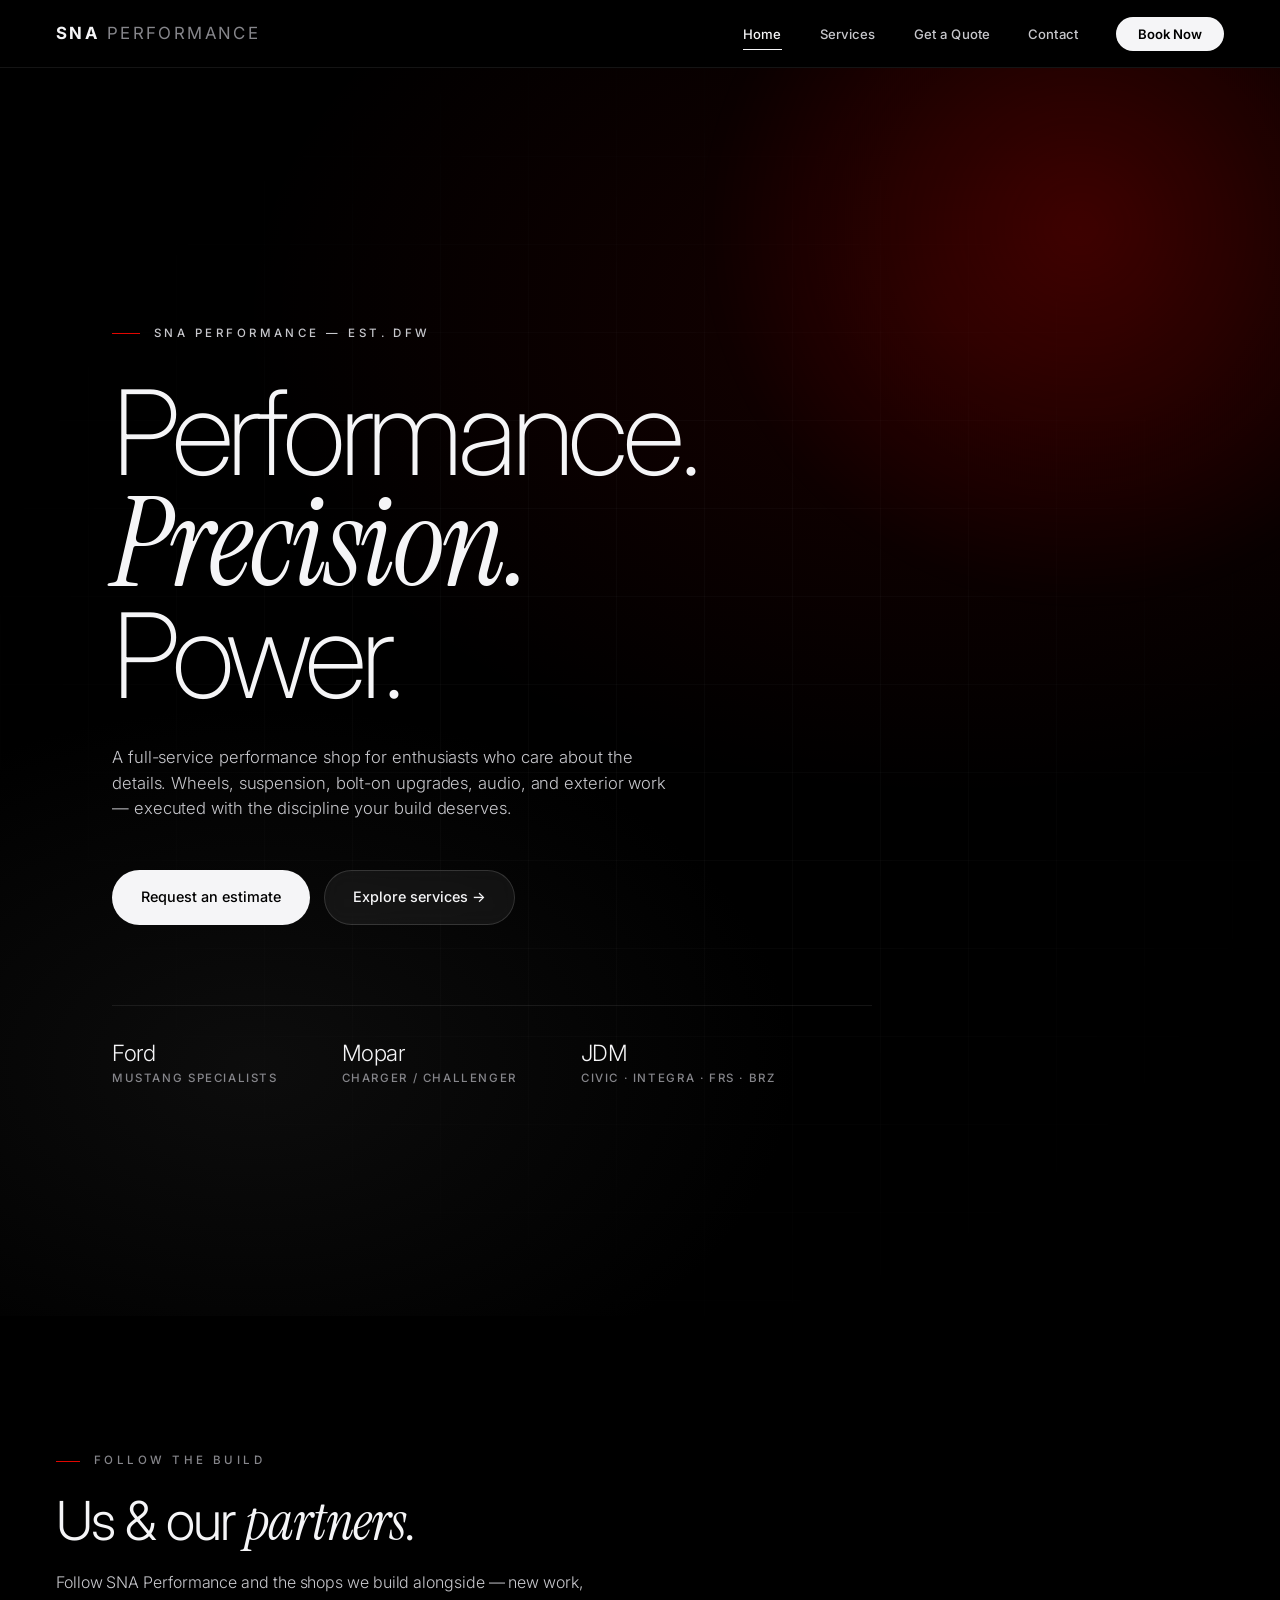
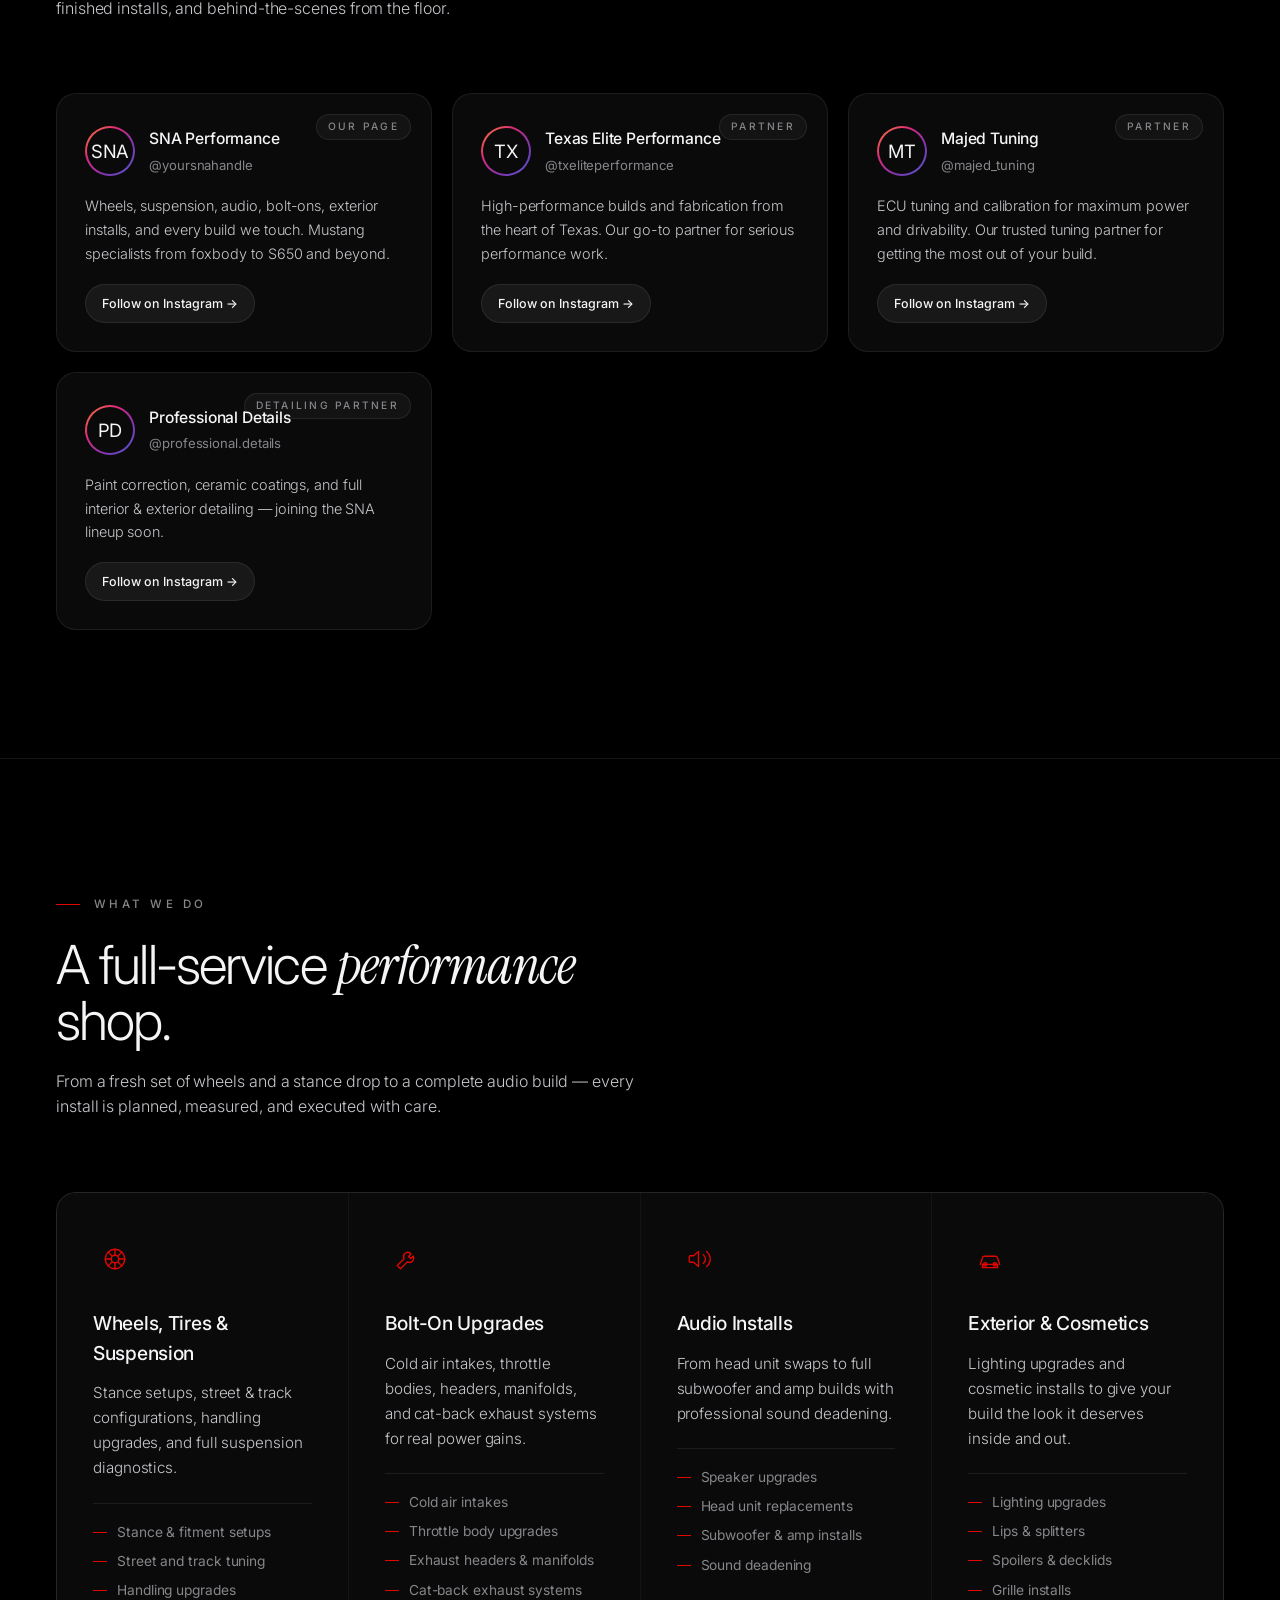
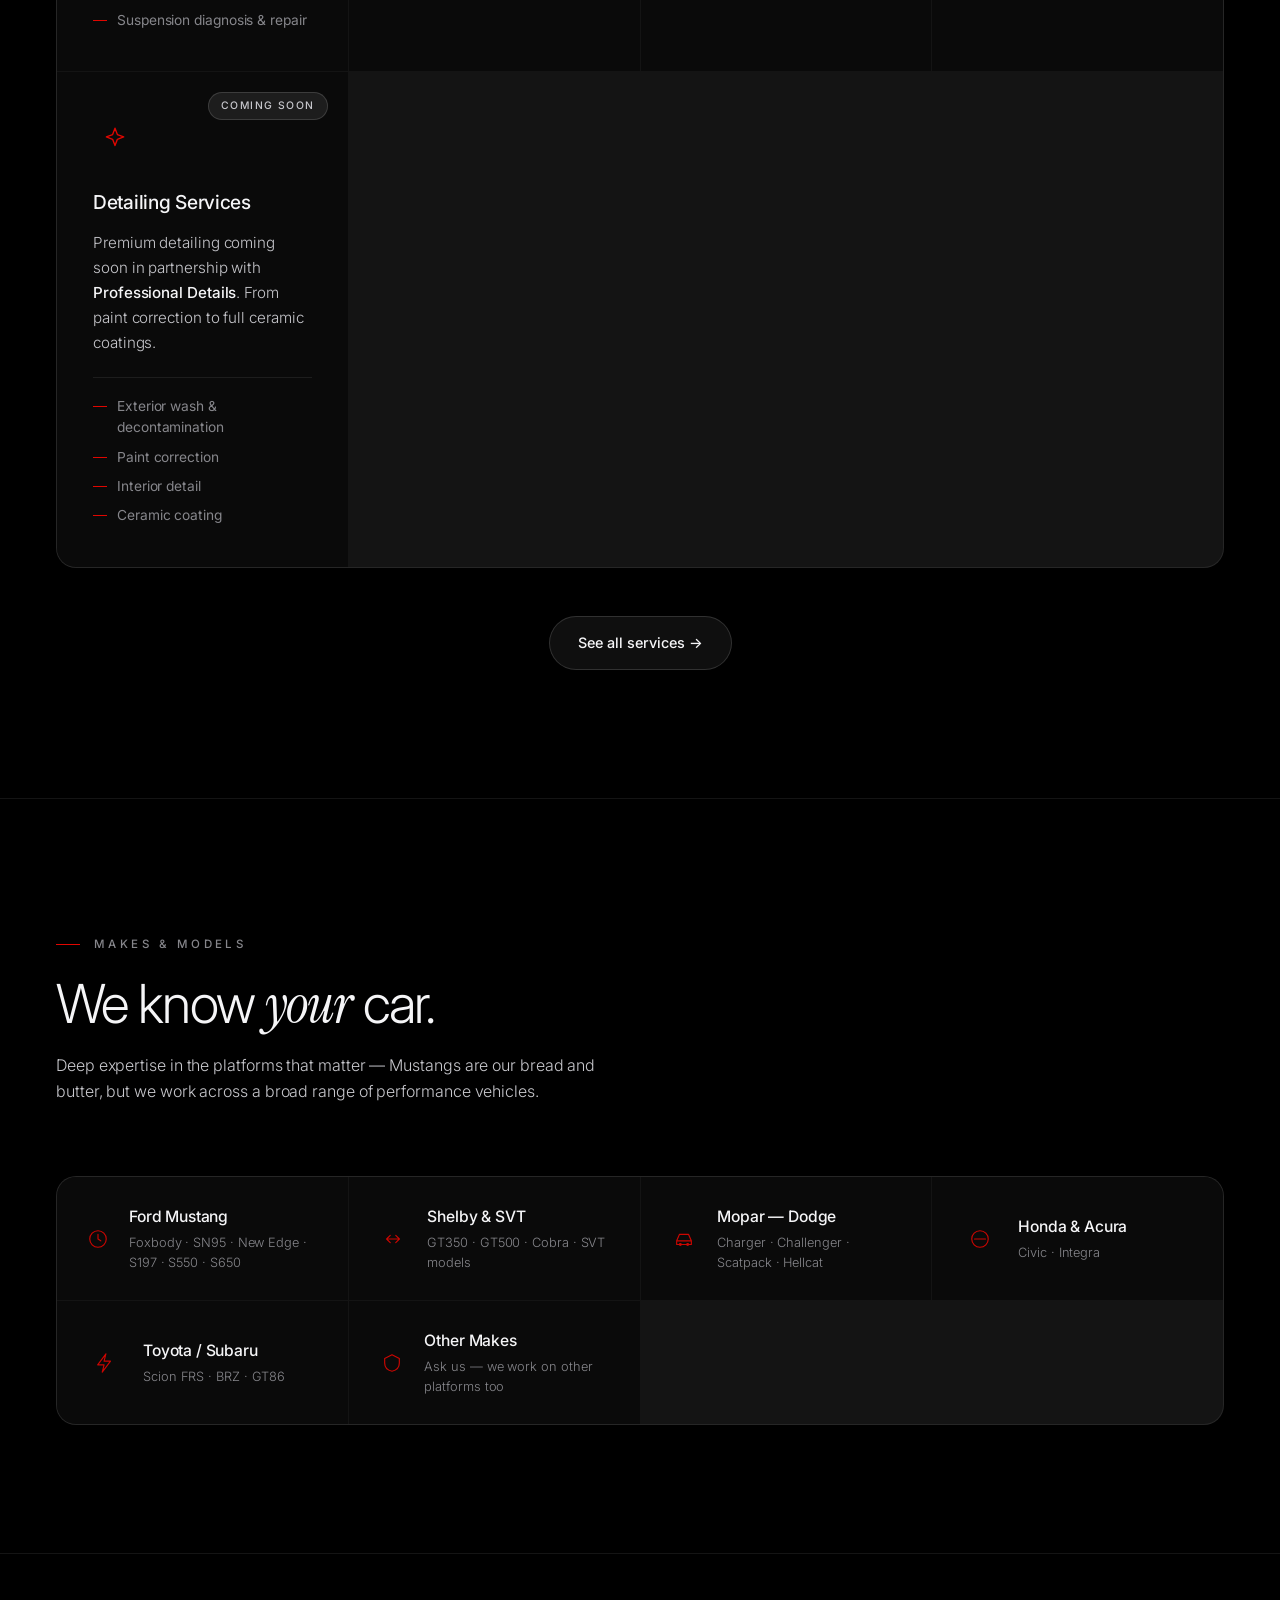
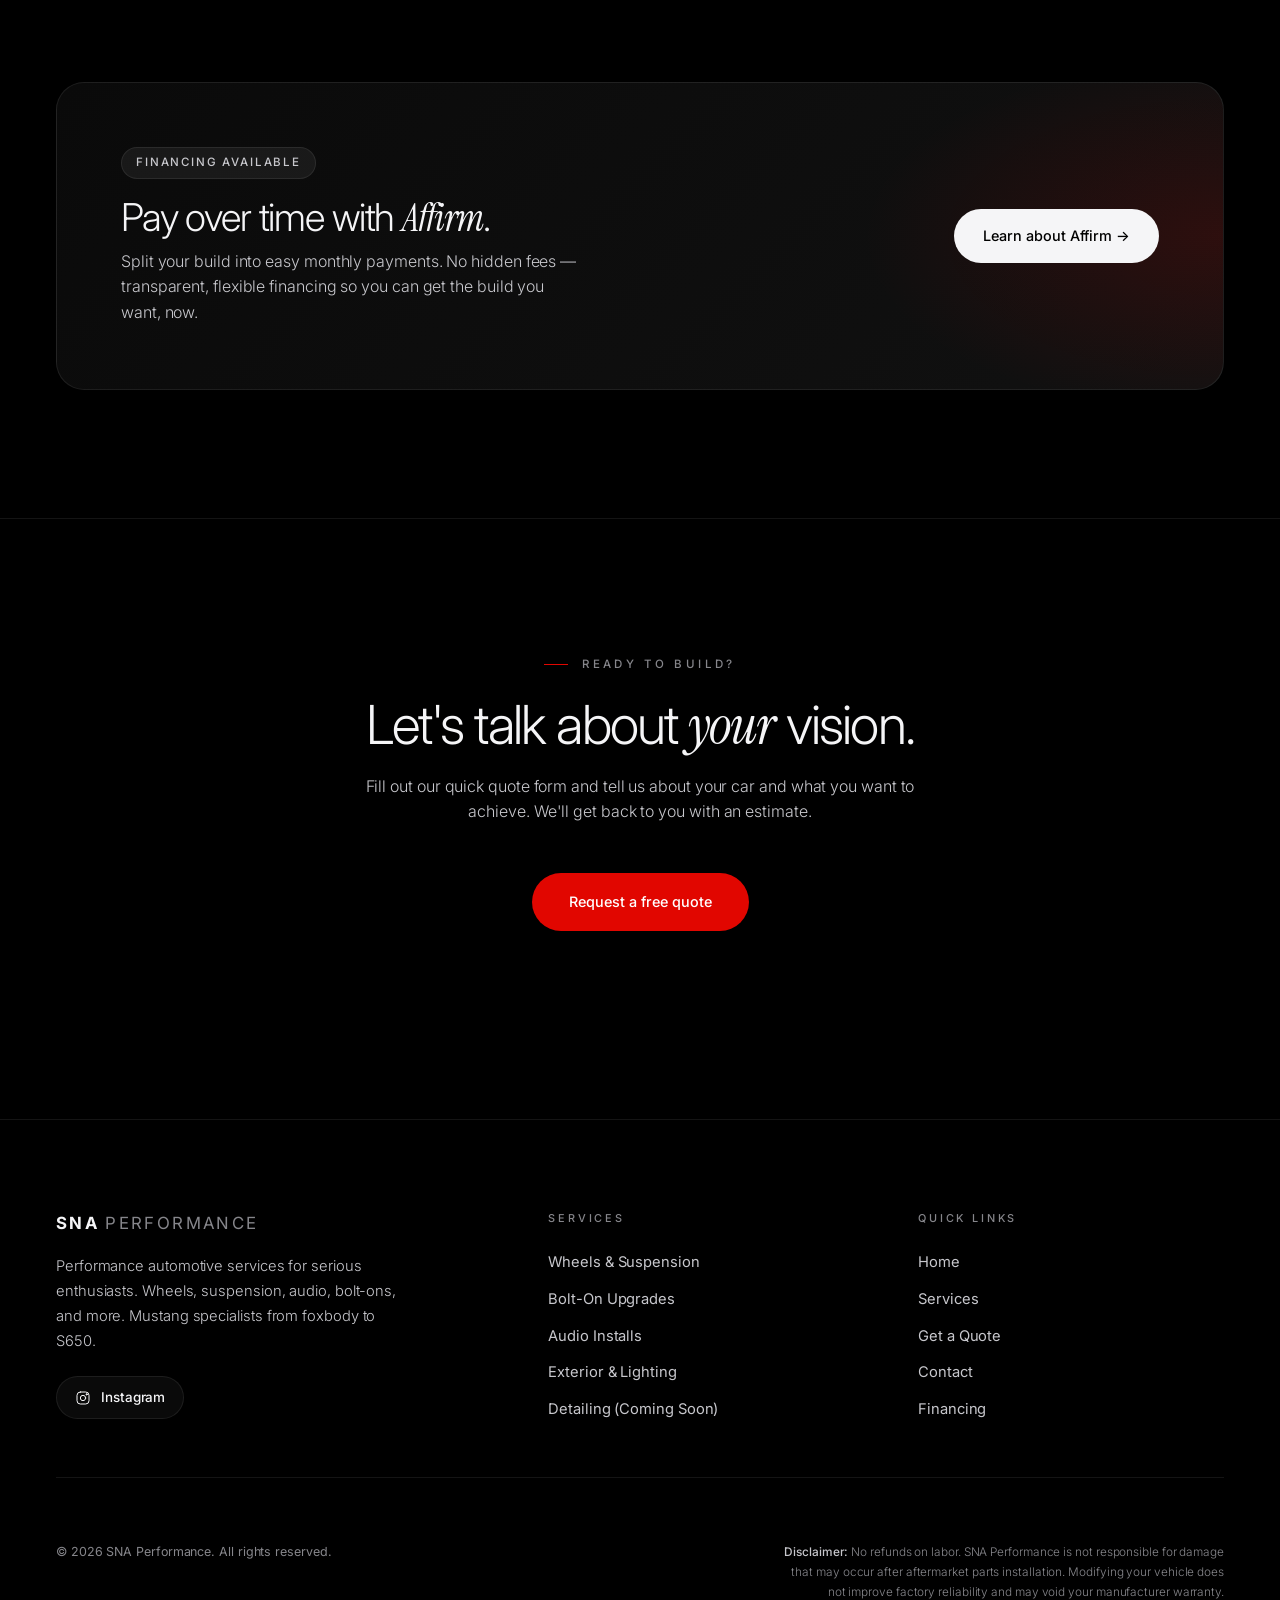
==== commit fd0a996b: "Updated Site Files" ====
--- a/SNA/index.html
+++ b/SNA/index.html
@@ -3,7 +3,7 @@
 <head>
   <meta charset="UTF-8" />
   <meta name="viewport" content="width=device-width, initial-scale=1.0"/>
-  <title>SNA Performance – Performance. Precision. Power.</title>
+  <title>SNA Performance — Performance. Precision. Power.</title>
   <meta name="description" content="SNA Performance specializes in wheels, tires, suspension, bolt-on upgrades, audio, and exterior installs. Mustang experts from foxbody to S650. Serving the DFW area."/>
   <link rel="stylesheet" href="style.css"/>
 </head>
@@ -25,12 +25,12 @@
 </nav>
 
 <!-- Mobile menu overlay -->
-<div id="mobile-menu" style="display:none;position:fixed;top:70px;left:0;right:0;background:rgba(10,10,10,0.98);z-index:999;padding:32px 24px;border-bottom:1px solid #252525;">
-  <ul style="display:flex;flex-direction:column;gap:24px;">
-    <li><a href="index.html" style="color:#fff;font-size:1.1rem;font-weight:600;letter-spacing:0.08em;">Home</a></li>
-    <li><a href="services.html" style="color:#9ca3af;font-size:1.1rem;font-weight:600;letter-spacing:0.08em;">Services</a></li>
-    <li><a href="quote.html" style="color:#9ca3af;font-size:1.1rem;font-weight:600;letter-spacing:0.08em;">Get a Quote</a></li>
-    <li><a href="contact.html" style="color:#9ca3af;font-size:1.1rem;font-weight:600;letter-spacing:0.08em;">Contact</a></li>
+<div id="mobile-menu" style="display:none;position:fixed;top:68px;left:0;right:0;background:rgba(0,0,0,0.96);backdrop-filter:blur(18px);z-index:999;padding:32px 24px;border-bottom:1px solid rgba(255,255,255,0.08);">
+  <ul style="display:flex;flex-direction:column;gap:22px;">
+    <li><a href="index.html" style="color:#fff;font-size:1.05rem;font-weight:500;">Home</a></li>
+    <li><a href="services.html" style="color:#c7c7cc;font-size:1.05rem;font-weight:500;">Services</a></li>
+    <li><a href="quote.html" style="color:#c7c7cc;font-size:1.05rem;font-weight:500;">Get a Quote</a></li>
+    <li><a href="contact.html" style="color:#c7c7cc;font-size:1.05rem;font-weight:500;">Contact</a></li>
     <li><a href="quote.html" class="btn btn-primary" style="justify-content:center;">Book Now</a></li>
   </ul>
 </div>
@@ -42,19 +42,15 @@
     <div class="hero-bg-grid"></div>
     <div class="hero-glow"></div>
     <div class="hero-content">
-      <p class="hero-eyebrow">SNA Performance — Automotive Shop</p>
-      <h1>PERFORMANCE.<br/><em>PRECISION.</em><br/>POWER.</h1>
+      <p class="hero-eyebrow">SNA Performance — Est. DFW</p>
+      <h1>Performance.<br/><em>Precision.</em><br/>Power.</h1>
       <p class="hero-sub">
-        SNA is your one-stop shop for wheels, suspension, bolt-on upgrades, audio, and exterior work.
-        Specializing in Mustangs from foxbody to S650 — and the builds that turn heads on the street and track.
+        A full-service performance shop for enthusiasts who care about the details.
+        Wheels, suspension, bolt-on upgrades, audio, and exterior work — executed with the discipline your build deserves.
       </p>
       <div class="hero-actions">
-        <a href="quote.html" class="btn btn-primary">
-          ⚡ Get a Free Estimate
-        </a>
-        <a href="services.html" class="btn btn-secondary">
-          View Services →
-        </a>
+        <a href="quote.html" class="btn btn-primary">Request an estimate</a>
+        <a href="services.html" class="btn btn-secondary">Explore services →</a>
       </div>
       <div class="hero-badges">
         <div class="hero-badge">
@@ -63,100 +59,101 @@
         </div>
         <div class="hero-badge">
           <span class="hero-badge-num">Mopar</span>
-          <span class="hero-badge-label">Charger &amp; Challenger</span>
+          <span class="hero-badge-label">Charger / Challenger</span>
         </div>
         <div class="hero-badge">
           <span class="hero-badge-num">JDM</span>
-          <span class="hero-badge-label">Civic, Integra, FRS/BRZ</span>
-        </div>
-      </div>
-    </div>
-  </section>
-
-  <!-- ===== INSTAGRAM / PARTNERS ===== -->
-  <section style="padding: 72px 40px;">
+          <span class="hero-badge-label">Civic · Integra · FRS · BRZ</span>
+        </div>
+      </div>
+    </div>
+  </section>
+
+  <!-- ===== PARTNERS / IG ===== -->
+  <section>
     <div class="container">
       <p class="section-label">Follow the Build</p>
-      <h2 class="section-title">Us &amp; Our <em>Partners</em></h2>
-      <p class="section-sub">Follow SNA Performance and our trusted partners on Instagram for the latest builds, installs, and behind-the-scenes content.</p>
+      <h2 class="section-title">Us &amp; our <em>partners</em>.</h2>
+      <p class="section-sub">Follow SNA Performance and the shops we build alongside — new work, finished installs, and behind-the-scenes from the floor.</p>
 
       <div class="ig-cards-grid">
 
-        <!-- SNA Performance -->
         <a href="https://www.instagram.com/yoursnahandle" target="_blank" rel="noopener" class="ig-card">
           <span class="ig-card-tag">Our Page</span>
           <div class="ig-card-header">
-            <div class="ig-avatar"><div class="ig-avatar-inner">🐎</div></div>
+            <div class="ig-avatar"><div class="ig-avatar-inner">SNA</div></div>
             <div>
               <div class="ig-card-name">SNA Performance</div>
               <div class="ig-card-handle">@yoursnahandle</div>
             </div>
           </div>
           <p class="ig-card-desc">Wheels, suspension, audio, bolt-ons, exterior installs, and every build we touch. Mustang specialists from foxbody to S650 and beyond.</p>
-          <span class="ig-card-badge">📸 &nbsp;Follow on Instagram</span>
-        </a>
-
-        <!-- Texas Elite Performance -->
+          <span class="ig-card-badge">Follow on Instagram →</span>
+        </a>
+
         <a href="https://www.instagram.com/txeliteperformance" target="_blank" rel="noopener" class="ig-card">
           <span class="ig-card-tag">Partner</span>
           <div class="ig-card-header">
-            <div class="ig-avatar"><div class="ig-avatar-inner">⚡</div></div>
+            <div class="ig-avatar"><div class="ig-avatar-inner">TX</div></div>
             <div>
               <div class="ig-card-name">Texas Elite Performance</div>
               <div class="ig-card-handle">@txeliteperformance</div>
             </div>
           </div>
           <p class="ig-card-desc">High-performance builds and fabrication from the heart of Texas. Our go-to partner for serious performance work.</p>
-          <span class="ig-card-badge">📸 &nbsp;Follow on Instagram</span>
-        </a>
-
-        <!-- Majed Tuning -->
+          <span class="ig-card-badge">Follow on Instagram →</span>
+        </a>
+
         <a href="https://www.instagram.com/majed_tuning" target="_blank" rel="noopener" class="ig-card">
           <span class="ig-card-tag">Partner</span>
           <div class="ig-card-header">
-            <div class="ig-avatar"><div class="ig-avatar-inner">🔧</div></div>
+            <div class="ig-avatar"><div class="ig-avatar-inner">MT</div></div>
             <div>
               <div class="ig-card-name">Majed Tuning</div>
               <div class="ig-card-handle">@majed_tuning</div>
             </div>
           </div>
           <p class="ig-card-desc">ECU tuning and calibration for maximum power and drivability. Our trusted tuning partner for getting the most out of your build.</p>
-          <span class="ig-card-badge">📸 &nbsp;Follow on Instagram</span>
-        </a>
-
-        <!-- Professional Details -->
+          <span class="ig-card-badge">Follow on Instagram →</span>
+        </a>
+
         <a href="https://www.instagram.com/professional.details" target="_blank" rel="noopener" class="ig-card">
           <span class="ig-card-tag">Detailing Partner</span>
           <div class="ig-card-header">
-            <div class="ig-avatar"><div class="ig-avatar-inner">✨</div></div>
+            <div class="ig-avatar"><div class="ig-avatar-inner">PD</div></div>
             <div>
               <div class="ig-card-name">Professional Details</div>
               <div class="ig-card-handle">@professional.details</div>
             </div>
           </div>
-          <p class="ig-card-desc">Our detailing partner bringing premium paint correction, ceramic coatings, and full interior &amp; exterior detailing services — coming soon to SNA Performance.</p>
-          <span class="ig-card-badge">📸 &nbsp;Follow on Instagram</span>
-        </a>
-
-      </div>
-    </div>
-  </section>
+          <p class="ig-card-desc">Paint correction, ceramic coatings, and full interior &amp; exterior detailing — joining the SNA lineup soon.</p>
+          <span class="ig-card-badge">Follow on Instagram →</span>
+        </a>
+
+      </div>
+    </div>
+  </section>
+
+  <div class="divider"></div>
 
   <!-- ===== WHAT WE DO ===== -->
   <section>
     <div class="container">
       <p class="section-label">What We Do</p>
-      <h2 class="section-title">Full-Service <em>Performance</em> Shop</h2>
+      <h2 class="section-title">A full-service <em>performance</em> shop.</h2>
       <p class="section-sub">
-        From a new set of wheels and a stance drop to a full audio build — we handle it all with expertise and attention to detail.
+        From a fresh set of wheels and a stance drop to a complete audio build — every install is planned, measured, and executed with care.
       </p>
 
       <div class="cards-grid">
 
         <div class="card">
-          <div class="card-icon">🏎️</div>
+          <div class="card-icon">
+            <!-- Wheel / suspension -->
+            <svg viewBox="0 0 24 24" fill="none" stroke="currentColor" stroke-linecap="round" stroke-linejoin="round"><circle cx="12" cy="12" r="9"/><circle cx="12" cy="12" r="3.5"/><path d="M12 3v5M12 16v5M3 12h5M16 12h5M5.6 5.6l3.5 3.5M14.9 14.9l3.5 3.5M18.4 5.6l-3.5 3.5M9.1 14.9l-3.5 3.5"/></svg>
+          </div>
           <h3 class="card-title">Wheels, Tires &amp; Suspension</h3>
-          <p class="card-text">Stance setups, street &amp; track configurations, handling upgrades, and full suspension troubleshooting.</p>
+          <p class="card-text">Stance setups, street &amp; track configurations, handling upgrades, and full suspension diagnostics.</p>
           <ul class="card-list">
             <li>Stance &amp; fitment setups</li>
             <li>Street and track tuning</li>
@@ -166,7 +163,10 @@
         </div>
 
         <div class="card">
-          <div class="card-icon">🔧</div>
+          <div class="card-icon">
+            <!-- Bolt-on -->
+            <svg viewBox="0 0 24 24" fill="none" stroke="currentColor" stroke-linecap="round" stroke-linejoin="round"><path d="M14.7 6.3a4 4 0 0 0-5.4 5.4L3 18l3 3 6.3-6.3a4 4 0 0 0 5.4-5.4l-2.3 2.3-2-2 2.3-2.3z"/></svg>
+          </div>
           <h3 class="card-title">Bolt-On Upgrades</h3>
           <p class="card-text">Cold air intakes, throttle bodies, headers, manifolds, and cat-back exhaust systems for real power gains.</p>
           <ul class="card-list">
@@ -178,7 +178,10 @@
         </div>
 
         <div class="card">
-          <div class="card-icon">🔊</div>
+          <div class="card-icon">
+            <!-- Audio -->
+            <svg viewBox="0 0 24 24" fill="none" stroke="currentColor" stroke-linecap="round" stroke-linejoin="round"><path d="M3 10v4a1 1 0 0 0 1 1h3l4.5 4V5L7 9H4a1 1 0 0 0-1 1z"/><path d="M16 8a5 5 0 0 1 0 8M19 5a9 9 0 0 1 0 14"/></svg>
+          </div>
           <h3 class="card-title">Audio Installs</h3>
           <p class="card-text">From head unit swaps to full subwoofer and amp builds with professional sound deadening.</p>
           <ul class="card-list">
@@ -190,7 +193,10 @@
         </div>
 
         <div class="card">
-          <div class="card-icon">💡</div>
+          <div class="card-icon">
+            <!-- Exterior -->
+            <svg viewBox="0 0 24 24" fill="none" stroke="currentColor" stroke-linecap="round" stroke-linejoin="round"><path d="M3 17l2-6a2 2 0 0 1 2-1.5h10A2 2 0 0 1 19 11l2 6"/><path d="M5 17h14v3H5z"/><circle cx="7.5" cy="17" r="1.5"/><circle cx="16.5" cy="17" r="1.5"/></svg>
+          </div>
           <h3 class="card-title">Exterior &amp; Cosmetics</h3>
           <p class="card-text">Lighting upgrades and cosmetic installs to give your build the look it deserves inside and out.</p>
           <ul class="card-list">
@@ -203,9 +209,12 @@
 
         <div class="card" style="position:relative;">
           <span class="card-soon">Coming Soon</span>
-          <div class="card-icon">✨</div>
+          <div class="card-icon">
+            <!-- Detailing / sparkle -->
+            <svg viewBox="0 0 24 24" fill="none" stroke="currentColor" stroke-linecap="round" stroke-linejoin="round"><path d="M12 3l2.2 5.8L20 11l-5.8 2.2L12 19l-2.2-5.8L4 11l5.8-2.2z"/></svg>
+          </div>
           <h3 class="card-title">Detailing Services</h3>
-          <p class="card-text">Premium detailing coming soon in partnership with <strong style="color:var(--white);">Professional Details</strong>. From paint correction to full ceramic coatings.</p>
+          <p class="card-text">Premium detailing coming soon in partnership with <strong style="color:var(--text);font-weight:500;">Professional Details</strong>. From paint correction to full ceramic coatings.</p>
           <ul class="card-list">
             <li>Exterior wash &amp; decontamination</li>
             <li>Paint correction</li>
@@ -216,61 +225,73 @@
 
       </div>
 
-      <div style="text-align:center;margin-top:40px;">
-        <a href="services.html" class="btn btn-secondary">See All Services →</a>
+      <div style="text-align:center;margin-top:48px;">
+        <a href="services.html" class="btn btn-secondary">See all services →</a>
       </div>
     </div>
   </section>
 
   <div class="divider"></div>
 
-  <!-- ===== VEHICLES WE SPECIALIZE IN ===== -->
+  <!-- ===== MAKES ===== -->
   <section>
     <div class="container">
       <p class="section-label">Makes &amp; Models</p>
-      <h2 class="section-title">We Know <em>Your</em> Car</h2>
+      <h2 class="section-title">We know <em>your</em> car.</h2>
       <p class="section-sub">
-        Deep expertise in the platforms that matter — Mustangs are our bread and butter, but we work on a wide range of performance vehicles.
+        Deep expertise in the platforms that matter — Mustangs are our bread and butter, but we work across a broad range of performance vehicles.
       </p>
 
       <div class="makes-grid">
         <div class="make-card">
-          <span class="make-icon">🐎</span>
+          <span class="make-icon">
+            <svg viewBox="0 0 24 24" width="22" height="22" fill="none" stroke="currentColor" stroke-width="1.25" stroke-linecap="round" stroke-linejoin="round"><circle cx="12" cy="12" r="9"/><path d="M12 7v5l3 2"/></svg>
+          </span>
           <div class="make-info">
             <div class="make-brand">Ford Mustang</div>
             <div class="make-models">Foxbody · SN95 · New Edge · S197 · S550 · S650</div>
           </div>
         </div>
         <div class="make-card">
-          <span class="make-icon">🐍</span>
+          <span class="make-icon">
+            <svg viewBox="0 0 24 24" width="22" height="22" fill="none" stroke="currentColor" stroke-width="1.25" stroke-linecap="round" stroke-linejoin="round"><path d="M5 12h14M5 12l4-4M5 12l4 4M19 12l-4-4M19 12l-4 4"/></svg>
+          </span>
           <div class="make-info">
             <div class="make-brand">Shelby &amp; SVT</div>
             <div class="make-models">GT350 · GT500 · Cobra · SVT models</div>
           </div>
         </div>
         <div class="make-card">
-          <span class="make-icon">💪</span>
-          <div class="make-info">
-            <div class="make-brand">Mopar – Dodge</div>
+          <span class="make-icon">
+            <svg viewBox="0 0 24 24" width="22" height="22" fill="none" stroke="currentColor" stroke-width="1.25" stroke-linecap="round" stroke-linejoin="round"><path d="M4 14l3-7h10l3 7M4 14v4h16v-4M4 14h16"/><circle cx="8" cy="18" r="1"/><circle cx="16" cy="18" r="1"/></svg>
+          </span>
+          <div class="make-info">
+            <div class="make-brand">Mopar — Dodge</div>
             <div class="make-models">Charger · Challenger · Scatpack · Hellcat</div>
           </div>
         </div>
         <div class="make-card">
-          <span class="make-icon">🇯🇵</span>
+          <span class="make-icon">
+            <svg viewBox="0 0 24 24" width="22" height="22" fill="none" stroke="currentColor" stroke-width="1.25" stroke-linecap="round" stroke-linejoin="round"><circle cx="12" cy="12" r="9"/><path d="M6 12h12"/></svg>
+          </span>
           <div class="make-info">
             <div class="make-brand">Honda &amp; Acura</div>
             <div class="make-models">Civic · Integra</div>
           </div>
         </div>
         <div class="make-card">
-          <span class="make-icon">⚡</span>
+          <span class="make-icon">
+            <svg viewBox="0 0 24 24" width="22" height="22" fill="none" stroke="currentColor" stroke-width="1.25" stroke-linecap="round" stroke-linejoin="round"><path d="M13 2L4 14h7l-2 8 9-12h-7z"/></svg>
+          </span>
           <div class="make-info">
             <div class="make-brand">Toyota / Subaru</div>
             <div class="make-models">Scion FRS · BRZ · GT86</div>
           </div>
         </div>
         <div class="make-card">
-          <span class="make-icon">🔩</span>
+          <span class="make-icon">
+            <svg viewBox="0 0 24 24" width="22" height="22" fill="none" stroke="currentColor" stroke-width="1.25" stroke-linecap="round" stroke-linejoin="round"><path d="M12 3l8 4v5c0 5-3.5 8-8 9-4.5-1-8-4-8-9V7z"/></svg>
+          </span>
           <div class="make-info">
             <div class="make-brand">Other Makes</div>
             <div class="make-models">Ask us — we work on other platforms too</div>
@@ -287,11 +308,11 @@
     <div class="container">
       <div class="financing-strip">
         <div>
-          <span class="tag">💳 Financing Available</span>
-          <h3 style="margin-top:16px;">Pay Over Time with <em style="font-style:normal;color:#dc2626;">Affirm</em></h3>
-          <p style="margin-top:8px;">Split your build into easy monthly payments. No hidden fees — just transparent, flexible financing so you can get the build you want, now.</p>
-        </div>
-        <a href="https://www.affirm.com" target="_blank" rel="noopener" class="btn btn-primary">Learn About Affirm →</a>
+          <span class="tag">Financing Available</span>
+          <h3 style="margin-top:18px;">Pay over time with <em>Affirm</em>.</h3>
+          <p style="margin-top:10px;">Split your build into easy monthly payments. No hidden fees — transparent, flexible financing so you can get the build you want, now.</p>
+        </div>
+        <a href="https://www.affirm.com" target="_blank" rel="noopener" class="btn btn-primary">Learn about Affirm →</a>
       </div>
     </div>
   </section>
@@ -302,13 +323,11 @@
   <section style="text-align:center;">
     <div class="container">
       <p class="section-label" style="justify-content:center;">Ready to Build?</p>
-      <h2 class="section-title">Let's Talk About <em>Your</em> Vision</h2>
-      <p class="section-sub" style="margin:0 auto 40px;">
+      <h2 class="section-title" style="margin-left:auto;margin-right:auto;">Let's talk about <em>your</em> vision.</h2>
+      <p class="section-sub" style="margin:0 auto 48px;">
         Fill out our quick quote form and tell us about your car and what you want to achieve. We'll get back to you with an estimate.
       </p>
-      <a href="quote.html" class="btn btn-primary" style="font-size:1rem;padding:18px 40px;">
-        ⚡ Request a Free Quote
-      </a>
+      <a href="quote.html" class="btn btn-accent" style="padding:17px 36px;">Request a free quote</a>
     </div>
   </section>
 
@@ -320,9 +339,10 @@
     <div class="footer-brand">
       <div class="footer-logo">SNA <span>Performance</span></div>
       <p class="footer-tagline">Performance automotive services for serious enthusiasts. Wheels, suspension, audio, bolt-ons, and more. Mustang specialists from foxbody to S650.</p>
-      <div class="social-links" style="margin-top:20px;">
+      <div class="social-links" style="margin-top:22px;">
         <a href="https://instagram.com/yoursnahandle" target="_blank" class="social-link">
-          📸 Instagram
+          <svg width="16" height="16" viewBox="0 0 24 24" fill="none" stroke="currentColor" stroke-width="1.5" stroke-linecap="round" stroke-linejoin="round"><rect x="3" y="3" width="18" height="18" rx="5"/><circle cx="12" cy="12" r="4"/><circle cx="17.5" cy="6.5" r="1" fill="currentColor"/></svg>
+          Instagram
         </a>
       </div>
     </div>
@@ -348,9 +368,9 @@
     </div>
   </div>
   <div class="footer-bottom">
-    <p class="footer-copy">© 2024 SNA Performance. All rights reserved.</p>
+    <p class="footer-copy">© 2026 SNA Performance. All rights reserved.</p>
     <p class="footer-disclaimer">
-      ⚠ <strong>Disclaimer:</strong> No refunds on labor. SNA Performance is not responsible for damage that may occur after aftermarket parts installation. Modifying your vehicle does not improve factory reliability and may void your manufacturer warranty.
+      <strong>Disclaimer:</strong> No refunds on labor. SNA Performance is not responsible for damage that may occur after aftermarket parts installation. Modifying your vehicle does not improve factory reliability and may void your manufacturer warranty.
     </p>
   </div>
 </footer>
--- a/SNA/style.css
+++ b/SNA/style.css
@@ -1,539 +1,666 @@
-/* ===========================
-   SNA Automotive - Global Styles
-   =========================== */
-
-@import url('https://fonts.googleapis.com/css2?family=Bebas+Neue&family=Inter:wght@300;400;500;600;700;900&display=swap');
+/* =====================================================
+   SNA PERFORMANCE — Global Styles
+   Design direction: editorial, restrained, premium
+   (inspired by Porsche & Apple visual systems)
+   ===================================================== */
+
+@import url('https://fonts.googleapis.com/css2?family=Inter:wght@200;300;400;500;600;700;800&family=Instrument+Serif:ital@0;1&display=swap');
 
 :root {
-  --bg:         #0a0a0a;
-  --surface:    #111111;
-  --surface2:   #181818;
-  --border:     #252525;
-  --red:        #dc2626;
-  --red-hover:  #b91c1c;
-  --red-dim:    rgba(220, 38, 38, 0.12);
-  --red-glow:   rgba(220, 38, 38, 0.25);
-  --white:      #ffffff;
-  --muted:      #9ca3af;
-  --subtle:     #4b5563;
-  --font-head:  'Bebas Neue', sans-serif;
-  --font-body:  'Inter', sans-serif;
-  --radius:     8px;
-  --radius-lg:  14px;
-  --transition: 0.25s ease;
+  /* Neutrals — cinematic black with warm off-white */
+  --bg:          #000000;
+  --surface:     #0a0a0a;
+  --surface-2:   #111111;
+  --surface-3:   #171717;
+  --border:      rgba(255,255,255,0.08);
+  --border-2:    rgba(255,255,255,0.14);
+  --text:        #f5f5f7;
+  --text-soft:   #c7c7cc;
+  --text-muted:  #86868b;
+  --text-dim:    #515154;
+
+  /* Accent — Porsche-inflected red, used sparingly */
+  --accent:      #e10600;
+  --accent-hi:   #ff1a1a;
+  --accent-dim:  rgba(225, 6, 0, 0.14);
+  --accent-glow: rgba(225, 6, 0, 0.32);
+
+  /* Type */
+  --font-sans:   'Inter', -apple-system, BlinkMacSystemFont, 'Segoe UI', sans-serif;
+  --font-serif:  'Instrument Serif', Georgia, serif;
+
+  /* Geometry */
+  --radius-sm:   6px;
+  --radius:      12px;
+  --radius-lg:   20px;
+  --radius-xl:   28px;
+
+  /* Motion */
+  --ease:        cubic-bezier(0.22, 1, 0.36, 1);
+  --dur:         0.5s;
+  --dur-fast:    0.25s;
+
+  /* Layout */
+  --max:         1320px;
+  --gutter:      clamp(24px, 5vw, 56px);
 }
 
 *, *::before, *::after { box-sizing: border-box; margin: 0; padding: 0; }
 
-html { scroll-behavior: smooth; }
+html {
+  scroll-behavior: smooth;
+  -webkit-font-smoothing: antialiased;
+  -moz-osx-font-smoothing: grayscale;
+  text-rendering: optimizeLegibility;
+}
 
 body {
   background: var(--bg);
-  color: var(--white);
-  font-family: var(--font-body);
+  color: var(--text);
+  font-family: var(--font-sans);
   font-size: 16px;
-  line-height: 1.6;
+  line-height: 1.55;
   min-height: 100vh;
-}
-
-a { color: var(--red); text-decoration: none; transition: color var(--transition); }
-a:hover { color: var(--red-hover); }
+  font-weight: 400;
+  letter-spacing: -0.005em;
+  overflow-x: hidden;
+}
+
+a { color: inherit; text-decoration: none; transition: color var(--dur-fast) var(--ease); }
 img { max-width: 100%; display: block; }
 ul { list-style: none; }
-
-/* ===========================
-   NAVIGATION
-   =========================== */
+em { font-style: italic; }
+
+/* Editorial italic accent — used where we want an elegant serif flourish */
+.hero h1 em,
+.section-title em,
+.page-hero h1 em,
+h2 em {
+  font-family: var(--font-serif);
+  font-style: italic;
+  font-weight: 400;
+  color: var(--text);
+  letter-spacing: -0.02em;
+}
+
+::selection { background: var(--accent); color: #fff; }
+
+/* =====================================================
+   NAVIGATION — minimal, fixed, glassmorphic
+   ===================================================== */
 .nav {
   position: fixed;
   top: 0; left: 0; right: 0;
   z-index: 1000;
-  background: rgba(10, 10, 10, 0.95);
-  backdrop-filter: blur(12px);
+  background: rgba(0, 0, 0, 0.72);
+  backdrop-filter: saturate(160%) blur(18px);
+  -webkit-backdrop-filter: saturate(160%) blur(18px);
   border-bottom: 1px solid var(--border);
-  padding: 0 40px;
-  height: 70px;
+  padding: 0 var(--gutter);
+  height: 68px;
   display: flex;
   align-items: center;
   justify-content: space-between;
 }
 
 .nav-logo {
-  font-family: var(--font-head);
-  font-size: 1.6rem;
-  letter-spacing: 0.06em;
-  color: var(--white);
-  display: flex;
-  align-items: center;
-  gap: 6px;
-}
-.nav-logo span { color: var(--red); }
+  font-family: var(--font-sans);
+  font-size: 1.05rem;
+  font-weight: 700;
+  letter-spacing: 0.14em;
+  text-transform: uppercase;
+  color: var(--text);
+  display: inline-flex;
+  align-items: center;
+  gap: 8px;
+}
+.nav-logo span {
+  color: var(--text-muted);
+  font-weight: 400;
+}
 
 .nav-links {
   display: flex;
   align-items: center;
-  gap: 36px;
-}
-
+  gap: 38px;
+}
 .nav-links a {
-  color: var(--muted);
-  font-size: 0.85rem;
-  font-weight: 600;
-  letter-spacing: 0.12em;
-  text-transform: uppercase;
-  transition: color var(--transition);
-}
-.nav-links a:hover,
-.nav-links a.active { color: var(--white); }
+  color: var(--text-soft);
+  font-size: 0.82rem;
+  font-weight: 500;
+  letter-spacing: 0.01em;
+  position: relative;
+  padding: 6px 0;
+  transition: color var(--dur-fast) var(--ease);
+}
+.nav-links a:hover { color: var(--text); }
+.nav-links a.active { color: var(--text); }
+.nav-links a.active::after {
+  content: '';
+  position: absolute;
+  left: 0; right: 0; bottom: -2px;
+  height: 1px;
+  background: var(--text);
+}
 
 .nav-cta {
-  background: var(--red);
-  color: var(--white) !important;
-  padding: 10px 22px;
-  border-radius: var(--radius);
-  font-weight: 700;
-  letter-spacing: 0.08em;
-  transition: background var(--transition), transform var(--transition) !important;
+  background: var(--text);
+  color: var(--bg) !important;
+  padding: 9px 22px !important;
+  border-radius: 999px;
+  font-weight: 600 !important;
+  letter-spacing: 0 !important;
+  transition: transform var(--dur-fast) var(--ease), background var(--dur-fast) var(--ease) !important;
 }
 .nav-cta:hover {
-  background: var(--red-hover) !important;
+  background: #fff !important;
+  color: var(--bg) !important;
   transform: translateY(-1px);
 }
-
-/* Mobile menu toggle */
+.nav-cta::after { display: none !important; }
+
 .nav-toggle {
   display: none;
   flex-direction: column;
   gap: 5px;
   cursor: pointer;
-  padding: 4px;
+  padding: 6px;
 }
 .nav-toggle span {
   display: block;
-  width: 24px; height: 2px;
-  background: var(--white);
+  width: 22px; height: 1.5px;
+  background: var(--text);
   border-radius: 2px;
-  transition: var(--transition);
-}
-
-/* ===========================
+  transition: var(--dur-fast) var(--ease);
+}
+
+/* =====================================================
    PAGE WRAPPER
-   =========================== */
-.page { padding-top: 70px; }
-
-/* ===========================
+   ===================================================== */
+.page { padding-top: 68px; }
+
+/* =====================================================
    HERO
-   =========================== */
+   ===================================================== */
 .hero {
   position: relative;
-  min-height: 92vh;
+  min-height: 100vh;
   display: flex;
   align-items: center;
   overflow: hidden;
-  background: linear-gradient(135deg, #0a0a0a 0%, #150505 50%, #0a0a0a 100%);
+  background:
+    radial-gradient(1200px 800px at 75% 20%, rgba(225, 6, 0, 0.10), transparent 60%),
+    radial-gradient(900px 600px at 20% 80%, rgba(50, 50, 50, 0.25), transparent 60%),
+    #000;
 }
 
 .hero-bg-grid {
   position: absolute;
   inset: 0;
   background-image:
-    linear-gradient(rgba(220,38,38,0.04) 1px, transparent 1px),
-    linear-gradient(90deg, rgba(220,38,38,0.04) 1px, transparent 1px);
-  background-size: 60px 60px;
+    linear-gradient(rgba(255,255,255,0.025) 1px, transparent 1px),
+    linear-gradient(90deg, rgba(255,255,255,0.025) 1px, transparent 1px);
+  background-size: 88px 88px;
+  mask-image: radial-gradient(ellipse at center, #000 30%, transparent 75%);
+  -webkit-mask-image: radial-gradient(ellipse at center, #000 30%, transparent 75%);
   pointer-events: none;
 }
 
 .hero-glow {
   position: absolute;
-  width: 600px; height: 600px;
+  width: 760px; height: 760px;
   border-radius: 50%;
-  background: radial-gradient(circle, rgba(220,38,38,0.15) 0%, transparent 70%);
-  top: -100px; right: -100px;
+  background: radial-gradient(circle, rgba(225,6,0,0.22) 0%, transparent 70%);
+  top: -220px; right: -180px;
   pointer-events: none;
+  filter: blur(12px);
 }
 
 .hero-content {
   position: relative;
   z-index: 2;
-  max-width: 1200px;
+  max-width: var(--max);
+  width: 100%;
   margin: 0 auto;
-  padding: 80px 40px;
+  padding: 120px var(--gutter) 100px;
 }
 
 .hero-eyebrow {
   display: inline-flex;
   align-items: center;
-  gap: 10px;
-  color: var(--red);
-  font-size: 0.8rem;
-  font-weight: 700;
-  letter-spacing: 0.2em;
+  gap: 14px;
+  color: var(--text-soft);
+  font-size: 0.72rem;
+  font-weight: 500;
+  letter-spacing: 0.3em;
   text-transform: uppercase;
-  margin-bottom: 24px;
+  margin-bottom: 36px;
 }
 .hero-eyebrow::before {
   content: '';
   display: block;
-  width: 30px; height: 2px;
-  background: var(--red);
+  width: 28px; height: 1px;
+  background: var(--accent);
 }
 
 .hero h1 {
-  font-family: var(--font-head);
-  font-size: clamp(3.5rem, 8vw, 7rem);
-  line-height: 1;
-  letter-spacing: 0.02em;
-  margin-bottom: 28px;
+  font-family: var(--font-sans);
+  font-weight: 200;
+  font-size: clamp(3.4rem, 9.2vw, 9.5rem);
+  line-height: 0.92;
+  letter-spacing: -0.045em;
+  margin-bottom: 36px;
+  max-width: 14ch;
 }
 .hero h1 em {
-  font-style: normal;
-  color: var(--red);
+  font-size: 1.05em;
+  line-height: 0.92;
+  color: var(--text);
 }
 
 .hero-sub {
-  font-size: 1.1rem;
-  color: var(--muted);
-  max-width: 560px;
-  margin-bottom: 40px;
-  line-height: 1.7;
+  font-size: clamp(1.02rem, 1.3vw, 1.2rem);
+  font-weight: 300;
+  color: var(--text-soft);
+  max-width: 56ch;
+  margin-bottom: 48px;
+  line-height: 1.55;
+  letter-spacing: -0.005em;
 }
 
 .hero-actions {
   display: flex;
-  gap: 16px;
+  gap: 14px;
   flex-wrap: wrap;
 }
 
+/* =====================================================
+   BUTTONS
+   ===================================================== */
 .btn {
   display: inline-flex;
   align-items: center;
-  gap: 8px;
-  padding: 14px 30px;
-  border-radius: var(--radius);
+  gap: 10px;
+  padding: 15px 28px;
+  border-radius: 999px;
   font-size: 0.9rem;
-  font-weight: 700;
-  letter-spacing: 0.08em;
+  font-weight: 500;
+  letter-spacing: 0;
+  text-transform: none;
+  transition: all var(--dur-fast) var(--ease);
+  cursor: pointer;
+  border: 1px solid transparent;
+  white-space: nowrap;
+}
+.btn-primary {
+  background: var(--text);
+  color: var(--bg);
+}
+.btn-primary:hover {
+  background: #fff;
+  color: var(--bg);
+  transform: translateY(-1px);
+  box-shadow: 0 10px 30px rgba(255,255,255,0.12);
+}
+.btn-secondary {
+  background: rgba(255,255,255,0.06);
+  color: var(--text);
+  border: 1px solid var(--border-2);
+  backdrop-filter: blur(10px);
+}
+.btn-secondary:hover {
+  background: rgba(255,255,255,0.10);
+  border-color: rgba(255,255,255,0.28);
+  transform: translateY(-1px);
+}
+.btn-accent {
+  background: var(--accent);
+  color: #fff;
+}
+.btn-accent:hover {
+  background: var(--accent-hi);
+  transform: translateY(-1px);
+  box-shadow: 0 10px 30px var(--accent-glow);
+}
+
+/* =====================================================
+   HERO BADGES (stat row)
+   ===================================================== */
+.hero-badges {
+  display: flex;
+  gap: 64px;
+  margin-top: 80px;
+  flex-wrap: wrap;
+  border-top: 1px solid var(--border);
+  padding-top: 36px;
+  max-width: 760px;
+}
+.hero-badge {
+  display: flex;
+  flex-direction: column;
+  gap: 6px;
+}
+.hero-badge-num {
+  font-family: var(--font-sans);
+  font-weight: 300;
+  font-size: 1.4rem;
+  color: var(--text);
+  line-height: 1;
+  letter-spacing: -0.02em;
+}
+.hero-badge-label {
+  font-size: 0.72rem;
+  color: var(--text-muted);
   text-transform: uppercase;
-  transition: all var(--transition);
-  cursor: pointer;
-  border: none;
-}
-.btn-primary {
-  background: var(--red);
-  color: var(--white);
-}
-.btn-primary:hover {
-  background: var(--red-hover);
-  color: var(--white);
-  transform: translateY(-2px);
-  box-shadow: 0 8px 24px var(--red-glow);
-}
-.btn-secondary {
-  background: transparent;
-  color: var(--white);
-  border: 1px solid var(--border);
-}
-.btn-secondary:hover {
-  border-color: var(--red);
-  color: var(--red);
-  transform: translateY(-2px);
-}
-
-.hero-badges {
-  display: flex;
-  gap: 32px;
-  margin-top: 64px;
-  flex-wrap: wrap;
-}
-.hero-badge {
-  display: flex;
-  flex-direction: column;
-  gap: 2px;
-}
-.hero-badge-num {
-  font-family: var(--font-head);
-  font-size: 2.2rem;
-  color: var(--red);
-  line-height: 1;
-}
-.hero-badge-label {
-  font-size: 0.78rem;
-  color: var(--muted);
-  text-transform: uppercase;
-  letter-spacing: 0.1em;
-}
-
-/* ===========================
+  letter-spacing: 0.14em;
+  font-weight: 500;
+}
+
+/* =====================================================
    SECTIONS
-   =========================== */
-section { padding: 100px 40px; }
-.container { max-width: 1200px; margin: 0 auto; }
+   ===================================================== */
+section { padding: clamp(80px, 10vw, 140px) var(--gutter); }
+.container { max-width: var(--max); margin: 0 auto; }
 
 .section-label {
   display: inline-flex;
   align-items: center;
-  gap: 10px;
-  color: var(--red);
-  font-size: 0.78rem;
-  font-weight: 700;
-  letter-spacing: 0.2em;
+  gap: 14px;
+  color: var(--text-muted);
+  font-size: 0.72rem;
+  font-weight: 500;
+  letter-spacing: 0.3em;
   text-transform: uppercase;
-  margin-bottom: 16px;
+  margin-bottom: 24px;
 }
 .section-label::before {
   content: '';
   display: block;
-  width: 24px; height: 2px;
-  background: var(--red);
+  width: 24px; height: 1px;
+  background: var(--accent);
 }
 
 .section-title {
-  font-family: var(--font-head);
-  font-size: clamp(2rem, 4vw, 3.2rem);
-  letter-spacing: 0.03em;
-  line-height: 1.1;
-  margin-bottom: 16px;
-}
-.section-title em { font-style: normal; color: var(--red); }
+  font-family: var(--font-sans);
+  font-weight: 300;
+  font-size: clamp(2.1rem, 4.2vw, 3.6rem);
+  letter-spacing: -0.035em;
+  line-height: 1.02;
+  margin-bottom: 20px;
+  max-width: 18ch;
+}
+.section-title em { font-weight: 400; }
 
 .section-sub {
-  color: var(--muted);
-  font-size: 1rem;
-  max-width: 560px;
-  line-height: 1.7;
-  margin-bottom: 56px;
-}
-
-/* ===========================
-   SERVICE CARDS
-   =========================== */
+  color: var(--text-soft);
+  font-size: clamp(1rem, 1.15vw, 1.1rem);
+  font-weight: 300;
+  max-width: 58ch;
+  line-height: 1.6;
+  margin-bottom: 72px;
+  letter-spacing: -0.005em;
+}
+
+/* =====================================================
+   SERVICE CARDS — editorial tile grid
+   ===================================================== */
 .cards-grid {
   display: grid;
-  grid-template-columns: repeat(auto-fit, minmax(260px, 1fr));
-  gap: 20px;
+  grid-template-columns: repeat(auto-fit, minmax(280px, 1fr));
+  gap: 1px;
+  background: var(--border);
+  border: 1px solid var(--border);
+  border-radius: var(--radius-lg);
+  overflow: hidden;
 }
 
 .card {
   background: var(--surface);
-  border: 1px solid var(--border);
-  border-radius: var(--radius-lg);
-  padding: 32px 28px;
-  transition: all var(--transition);
+  padding: 44px 36px 40px;
+  transition: background var(--dur-fast) var(--ease), transform var(--dur-fast) var(--ease);
   position: relative;
   overflow: hidden;
-}
-.card::before {
+  display: flex;
+  flex-direction: column;
+}
+.card:hover {
+  background: var(--surface-2);
+}
+
+.card-icon {
+  width: 44px; height: 44px;
+  display: flex; align-items: center; justify-content: center;
+  font-size: 1.4rem;
+  margin-bottom: 28px;
+  color: var(--accent);
+  position: relative;
+}
+.card-icon svg { width: 26px; height: 26px; stroke-width: 1.25; }
+
+.card-title {
+  font-family: var(--font-sans);
+  font-weight: 500;
+  font-size: 1.2rem;
+  letter-spacing: -0.015em;
+  margin-bottom: 12px;
+  color: var(--text);
+}
+
+.card-text {
+  color: var(--text-soft);
+  font-size: 0.95rem;
+  font-weight: 300;
+  line-height: 1.65;
+}
+
+.card-list {
+  margin-top: 22px;
+  display: flex;
+  flex-direction: column;
+  gap: 8px;
+  border-top: 1px solid var(--border);
+  padding-top: 18px;
+}
+.card-list li {
+  color: var(--text-muted);
+  font-size: 0.86rem;
+  font-weight: 400;
+  display: flex;
+  align-items: flex-start;
+  gap: 10px;
+  line-height: 1.55;
+}
+.card-list li::before {
+  content: '';
+  width: 14px;
+  height: 1px;
+  background: var(--accent);
+  flex-shrink: 0;
+  margin-top: 10px;
+}
+
+.card-soon {
+  position: absolute;
+  top: 20px; right: 20px;
+  background: rgba(255,255,255,0.08);
+  color: var(--text-soft);
+  font-size: 0.65rem;
+  font-weight: 500;
+  letter-spacing: 0.14em;
+  text-transform: uppercase;
+  padding: 5px 12px;
+  border-radius: 999px;
+  border: 1px solid var(--border-2);
+}
+
+/* =====================================================
+   MAKES — minimal badge row
+   ===================================================== */
+.makes-grid {
+  display: grid;
+  grid-template-columns: repeat(auto-fit, minmax(240px, 1fr));
+  gap: 1px;
+  background: var(--border);
+  border: 1px solid var(--border);
+  border-radius: var(--radius-lg);
+  overflow: hidden;
+}
+.make-card {
+  background: var(--surface);
+  padding: 28px 28px;
+  display: flex;
+  align-items: center;
+  gap: 18px;
+  transition: background var(--dur-fast) var(--ease);
+}
+.make-card:hover { background: var(--surface-2); }
+.make-icon {
+  font-size: 1.3rem;
+  width: 40px; height: 40px;
+  display: flex; align-items: center; justify-content: center;
+  color: var(--accent);
+  opacity: 0.9;
+}
+.make-brand {
+  font-weight: 500;
+  font-size: 0.98rem;
+  letter-spacing: -0.01em;
+  color: var(--text);
+}
+.make-models {
+  color: var(--text-muted);
+  font-size: 0.8rem;
+  margin-top: 3px;
+  font-weight: 300;
+}
+
+/* =====================================================
+   PARTNERS / DISCLAIMER
+   ===================================================== */
+.disclaimer-box {
+  background: var(--surface);
+  border: 1px solid var(--border);
+  border-radius: var(--radius-lg);
+  padding: 44px 48px;
+  margin-top: 60px;
+}
+.disclaimer-box h3 {
+  font-family: var(--font-sans);
+  font-weight: 500;
+  font-size: 1.05rem;
+  letter-spacing: -0.01em;
+  color: var(--text);
+  margin-bottom: 20px;
+  display: flex;
+  align-items: center;
+  gap: 10px;
+}
+.disclaimer-box h3::before {
+  content: '';
+  width: 6px; height: 6px;
+  background: var(--accent);
+  border-radius: 50%;
+  display: inline-block;
+}
+.disclaimer-box p {
+  color: var(--text-soft);
+  font-size: 0.92rem;
+  font-weight: 300;
+  line-height: 1.75;
+}
+.disclaimer-box ul {
+  margin-top: 16px;
+  display: flex;
+  flex-direction: column;
+  gap: 10px;
+}
+.disclaimer-box ul li {
+  color: var(--text-soft);
+  font-size: 0.92rem;
+  font-weight: 300;
+  display: flex;
+  gap: 14px;
+  align-items: flex-start;
+  line-height: 1.7;
+}
+.disclaimer-box ul li::before {
+  content: '';
+  width: 16px; height: 1px;
+  background: var(--accent);
+  margin-top: 12px;
+  flex-shrink: 0;
+}
+.disclaimer-box strong { color: var(--text); font-weight: 500; }
+
+/* =====================================================
+   FINANCING STRIP
+   ===================================================== */
+.financing-strip {
+  background: linear-gradient(135deg, var(--surface) 0%, var(--surface-2) 100%);
+  border: 1px solid var(--border);
+  border-radius: var(--radius-xl);
+  padding: clamp(36px, 5vw, 64px);
+  display: flex;
+  align-items: center;
+  justify-content: space-between;
+  gap: 40px;
+  flex-wrap: wrap;
+  position: relative;
+  overflow: hidden;
+}
+.financing-strip::before {
   content: '';
   position: absolute;
   inset: 0;
-  background: linear-gradient(135deg, var(--red-dim) 0%, transparent 60%);
-  opacity: 0;
-  transition: opacity var(--transition);
-}
-.card:hover { border-color: var(--red); transform: translateY(-4px); box-shadow: 0 16px 40px rgba(0,0,0,0.4); }
-.card:hover::before { opacity: 1; }
-
-.card-icon {
-  width: 48px; height: 48px;
-  background: var(--red-dim);
-  border: 1px solid rgba(220,38,38,0.2);
-  border-radius: var(--radius);
-  display: flex; align-items: center; justify-content: center;
-  font-size: 1.4rem;
-  margin-bottom: 20px;
-  position: relative;
-}
-
-.card-title {
-  font-family: var(--font-head);
-  font-size: 1.3rem;
-  letter-spacing: 0.05em;
+  background: radial-gradient(600px 300px at 100% 50%, var(--accent-dim), transparent 60%);
+  pointer-events: none;
+}
+.financing-strip > * { position: relative; z-index: 1; }
+.financing-strip h3 {
+  font-family: var(--font-sans);
+  font-weight: 300;
+  font-size: clamp(1.8rem, 3vw, 2.6rem);
+  letter-spacing: -0.03em;
+  line-height: 1.05;
   margin-bottom: 10px;
-}
-
-.card-text {
-  color: var(--muted);
-  font-size: 0.9rem;
-  line-height: 1.65;
-}
-
-.card-list {
-  margin-top: 14px;
-  display: flex;
-  flex-direction: column;
-  gap: 6px;
-}
-.card-list li {
-  color: var(--muted);
-  font-size: 0.85rem;
-  display: flex;
-  align-items: flex-start;
-  gap: 8px;
-}
-.card-list li::before {
-  content: '▸';
-  color: var(--red);
-  flex-shrink: 0;
-  margin-top: 1px;
-}
-
-.card-soon {
-  position: absolute;
-  top: 16px; right: 16px;
-  background: var(--red);
-  color: var(--white);
-  font-size: 0.65rem;
-  font-weight: 700;
-  letter-spacing: 0.12em;
-  text-transform: uppercase;
-  padding: 4px 10px;
-  border-radius: 20px;
-}
-
-/* ===========================
-   MAKES SECTION
-   =========================== */
-.makes-grid {
-  display: grid;
-  grid-template-columns: repeat(auto-fit, minmax(200px, 1fr));
-  gap: 16px;
-}
-
-.make-card {
-  background: var(--surface);
-  border: 1px solid var(--border);
-  border-radius: var(--radius);
-  padding: 22px 20px;
-  display: flex;
-  align-items: center;
-  gap: 14px;
-  transition: all var(--transition);
-}
-.make-card:hover { border-color: var(--red); background: var(--surface2); }
-
-.make-icon { font-size: 1.6rem; }
-
-.make-info {}
-.make-brand {
-  font-weight: 700;
-  font-size: 0.95rem;
-}
-.make-models {
-  color: var(--muted);
-  font-size: 0.78rem;
-  margin-top: 2px;
-}
-
-/* ===========================
-   PARTNERS STRIP
-   =========================== */
-.partners {
-  background: var(--surface);
-  border-top: 1px solid var(--border);
-  border-bottom: 1px solid var(--border);
-  padding: 48px 40px;
-}
-.partners .container {
-  display: flex;
-  align-items: center;
-  justify-content: center;
-  gap: 60px;
-  flex-wrap: wrap;
-}
-.partner-label {
-  font-size: 0.75rem;
-  color: var(--subtle);
-  text-transform: uppercase;
-  letter-spacing: 0.18em;
-  font-weight: 600;
-}
-.partner-name {
-  font-family: var(--font-head);
-  font-size: 1.4rem;
-  color: var(--muted);
-  letter-spacing: 0.06em;
-  transition: color var(--transition);
-}
-.partner-name:hover { color: var(--white); }
-
-/* ===========================
-   DISCLAIMER BOX
-   =========================== */
-.disclaimer-box {
-  background: rgba(220,38,38,0.06);
-  border: 1px solid rgba(220,38,38,0.2);
-  border-radius: var(--radius-lg);
-  padding: 32px 36px;
-  margin-top: 60px;
-}
-.disclaimer-box h3 {
-  font-family: var(--font-head);
-  font-size: 1.2rem;
-  letter-spacing: 0.06em;
-  color: var(--red);
-  margin-bottom: 14px;
-  display: flex;
-  align-items: center;
-  gap: 10px;
-}
-.disclaimer-box p {
-  color: var(--muted);
-  font-size: 0.88rem;
-  line-height: 1.75;
-}
-.disclaimer-box ul {
-  margin-top: 12px;
-  display: flex;
-  flex-direction: column;
-  gap: 8px;
-}
-.disclaimer-box ul li {
-  color: var(--muted);
-  font-size: 0.88rem;
-  display: flex;
-  gap: 10px;
-  align-items: flex-start;
-}
-.disclaimer-box ul li::before {
-  content: '⚠';
-  color: var(--red);
-  flex-shrink: 0;
-}
-
-/* ===========================
-   FINANCING STRIP
-   =========================== */
-.financing-strip {
-  background: linear-gradient(135deg, var(--surface) 0%, var(--surface2) 100%);
-  border: 1px solid var(--border);
-  border-radius: var(--radius-lg);
-  padding: 48px;
-  display: flex;
-  align-items: center;
-  justify-content: space-between;
-  gap: 32px;
-  flex-wrap: wrap;
-}
-.financing-strip h3 {
-  font-family: var(--font-head);
-  font-size: 2rem;
-  letter-spacing: 0.04em;
-  margin-bottom: 8px;
+  color: var(--text);
+}
+.financing-strip h3 em {
+  font-family: var(--font-serif);
+  font-style: italic;
+  font-weight: 400;
+  color: var(--text) !important;
 }
 .financing-strip p {
-  color: var(--muted);
-  font-size: 0.95rem;
-  max-width: 420px;
-}
-
-/* ===========================
-   QUOTE FORM
-   =========================== */
+  color: var(--text-soft);
+  font-size: 1rem;
+  font-weight: 300;
+  max-width: 46ch;
+  line-height: 1.6;
+}
+
+/* =====================================================
+   FORM
+   ===================================================== */
 .form-section {
   background: var(--surface);
   border: 1px solid var(--border);
   border-radius: var(--radius-lg);
-  padding: 48px;
+  padding: clamp(32px, 4vw, 56px);
+}
+.form-section h2 {
+  font-family: var(--font-sans);
+  font-weight: 300;
+  font-size: clamp(1.6rem, 2.6vw, 2rem);
+  letter-spacing: -0.025em;
+  margin-bottom: 36px;
+  color: var(--text);
+}
+.form-section h2 em {
+  font-family: var(--font-serif);
+  font-style: italic;
+  font-weight: 400;
+  color: var(--text) !important;
 }
 
 .form-grid {
@@ -546,72 +673,86 @@
 .form-group {
   display: flex;
   flex-direction: column;
-  gap: 8px;
+  gap: 10px;
 }
 .form-group label {
-  font-size: 0.82rem;
-  font-weight: 600;
-  color: var(--muted);
-  letter-spacing: 0.08em;
+  font-size: 0.72rem;
+  font-weight: 500;
+  color: var(--text-muted);
+  letter-spacing: 0.14em;
   text-transform: uppercase;
 }
-.form-group label span { color: var(--red); }
+.form-group label span { color: var(--accent); }
 
 .form-group input,
 .form-group select,
 .form-group textarea {
-  background: var(--bg);
-  border: 1px solid var(--border);
-  border-radius: var(--radius);
-  color: var(--white);
-  font-family: var(--font-body);
+  background: #000;
+  border: 1px solid var(--border);
+  border-radius: var(--radius-sm);
+  color: var(--text);
+  font-family: var(--font-sans);
   font-size: 0.95rem;
-  padding: 13px 16px;
-  transition: border-color var(--transition);
+  font-weight: 400;
+  padding: 14px 16px;
+  transition: border-color var(--dur-fast) var(--ease), background var(--dur-fast) var(--ease);
   outline: none;
   width: 100%;
 }
 .form-group input::placeholder,
-.form-group textarea::placeholder { color: var(--subtle); }
+.form-group textarea::placeholder {
+  color: var(--text-dim);
+  font-weight: 300;
+}
 .form-group input:focus,
 .form-group select:focus,
-.form-group textarea:focus { border-color: var(--red); box-shadow: 0 0 0 3px var(--red-dim); }
-.form-group select option { background: var(--surface); }
-
-.form-group textarea { resize: vertical; min-height: 120px; }
+.form-group textarea:focus {
+  border-color: rgba(255,255,255,0.35);
+  background: #050505;
+}
+.form-group select option,
+.form-group select optgroup { background: var(--surface); color: var(--text); }
+.form-group textarea { resize: vertical; min-height: 130px; font-family: var(--font-sans); }
 
 .checkbox-group {
   display: grid;
   grid-template-columns: repeat(auto-fill, minmax(220px, 1fr));
-  gap: 10px;
-  margin-top: 4px;
+  gap: 12px;
+  margin-top: 6px;
 }
 .checkbox-item {
   display: flex;
   align-items: center;
   gap: 10px;
   cursor: pointer;
-}
+  padding: 10px 12px;
+  border: 1px solid var(--border);
+  border-radius: var(--radius-sm);
+  transition: border-color var(--dur-fast) var(--ease), background var(--dur-fast) var(--ease);
+}
+.checkbox-item:hover { border-color: var(--border-2); background: rgba(255,255,255,0.02); }
 .checkbox-item input[type="checkbox"] {
-  width: 18px; height: 18px;
-  accent-color: var(--red);
+  width: 16px; height: 16px;
+  accent-color: var(--accent);
   flex-shrink: 0;
 }
 .checkbox-item span {
-  font-size: 0.88rem;
-  color: var(--muted);
+  font-size: 0.86rem;
+  color: var(--text-soft);
+  font-weight: 400;
 }
 
 .file-upload-area {
-  border: 2px dashed var(--border);
+  border: 1px dashed var(--border-2);
   border-radius: var(--radius);
-  padding: 40px 24px;
+  padding: 52px 24px;
   text-align: center;
   cursor: pointer;
-  transition: all var(--transition);
+  transition: all var(--dur-fast) var(--ease);
   position: relative;
-}
-.file-upload-area:hover { border-color: var(--red); background: var(--red-dim); }
+  background: rgba(255,255,255,0.015);
+}
+.file-upload-area:hover { border-color: rgba(255,255,255,0.32); background: rgba(255,255,255,0.03); }
 .file-upload-area input[type="file"] {
   position: absolute;
   inset: 0;
@@ -622,116 +763,132 @@
   padding: 0;
   border: none;
 }
-.file-upload-icon { font-size: 2rem; margin-bottom: 10px; }
-.file-upload-area p { color: var(--muted); font-size: 0.88rem; }
-.file-upload-area strong { color: var(--red); }
+.file-upload-icon { font-size: 1.8rem; margin-bottom: 12px; opacity: 0.7; }
+.file-upload-area p { color: var(--text-soft); font-size: 0.88rem; font-weight: 300; }
+.file-upload-area strong { color: var(--text); font-weight: 500; }
 
 .form-disclaimer {
-  background: rgba(220,38,38,0.06);
-  border: 1px solid rgba(220,38,38,0.2);
+  background: var(--surface-2);
+  border: 1px solid var(--border);
   border-radius: var(--radius);
-  padding: 20px 24px;
-  font-size: 0.82rem;
-  color: var(--muted);
-  line-height: 1.7;
-}
-.form-disclaimer strong { color: var(--red); }
+  padding: 24px 28px;
+  font-size: 0.88rem;
+  color: var(--text-soft);
+  font-weight: 300;
+  line-height: 1.75;
+}
+.form-disclaimer strong { color: var(--text); font-weight: 500; }
 
 .agree-check {
   display: flex;
   align-items: flex-start;
-  gap: 12px;
+  gap: 14px;
   cursor: pointer;
-}
+  padding: 16px;
+  border: 1px solid var(--border);
+  border-radius: var(--radius);
+  transition: border-color var(--dur-fast) var(--ease);
+}
+.agree-check:hover { border-color: var(--border-2); }
 .agree-check input {
   width: 18px; height: 18px;
-  accent-color: var(--red);
+  accent-color: var(--accent);
   flex-shrink: 0;
   margin-top: 2px;
 }
 .agree-check span {
-  font-size: 0.88rem;
-  color: var(--muted);
-}
-
-/* ===========================
-   CONTACT PAGE
-   =========================== */
+  font-size: 0.9rem;
+  color: var(--text-soft);
+  font-weight: 300;
+  line-height: 1.6;
+}
+
+/* =====================================================
+   CONTACT
+   ===================================================== */
 .contact-grid {
   display: grid;
-  grid-template-columns: 1fr 2fr;
-  gap: 40px;
-}
-
+  grid-template-columns: 1fr 1.6fr;
+  gap: 32px;
+}
 .contact-info-card {
   background: var(--surface);
   border: 1px solid var(--border);
   border-radius: var(--radius-lg);
-  padding: 36px 30px;
+  padding: 40px 36px;
   height: fit-content;
 }
 .contact-info-card h3 {
-  font-family: var(--font-head);
-  font-size: 1.4rem;
-  letter-spacing: 0.05em;
-  margin-bottom: 28px;
-}
-
+  font-family: var(--font-sans);
+  font-weight: 400;
+  font-size: 1.1rem;
+  letter-spacing: -0.01em;
+  margin-bottom: 32px;
+  color: var(--text);
+}
 .contact-item {
   display: flex;
-  gap: 14px;
-  margin-bottom: 24px;
+  gap: 16px;
+  margin-bottom: 26px;
   align-items: flex-start;
 }
 .contact-item-icon {
   width: 40px; height: 40px;
-  background: var(--red-dim);
-  border: 1px solid rgba(220,38,38,0.2);
-  border-radius: var(--radius);
+  background: rgba(255,255,255,0.04);
+  border: 1px solid var(--border);
+  border-radius: var(--radius-sm);
   display: flex; align-items: center; justify-content: center;
   font-size: 1rem;
   flex-shrink: 0;
-}
+  color: var(--accent);
+}
+.contact-item-icon svg { width: 18px; height: 18px; }
 .contact-item-label {
-  font-size: 0.75rem;
-  color: var(--subtle);
+  font-size: 0.7rem;
+  color: var(--text-muted);
   text-transform: uppercase;
-  letter-spacing: 0.1em;
-  font-weight: 600;
-  margin-bottom: 2px;
+  letter-spacing: 0.2em;
+  font-weight: 500;
+  margin-bottom: 4px;
 }
 .contact-item-val {
   font-size: 0.95rem;
-  font-weight: 600;
+  font-weight: 400;
+  color: var(--text);
 }
 
 .social-links {
   display: flex;
-  gap: 12px;
-  margin-top: 28px;
+  gap: 10px;
+  margin-top: 24px;
 }
 .social-link {
-  display: flex;
-  align-items: center;
-  gap: 8px;
-  background: var(--surface2);
-  border: 1px solid var(--border);
-  border-radius: var(--radius);
-  padding: 10px 16px;
-  font-size: 0.85rem;
-  font-weight: 600;
-  color: var(--white);
-  transition: all var(--transition);
-}
-.social-link:hover { border-color: var(--red); color: var(--red); }
-
-/* ===========================
+  display: inline-flex;
+  align-items: center;
+  gap: 10px;
+  background: rgba(255,255,255,0.04);
+  border: 1px solid var(--border);
+  border-radius: 999px;
+  padding: 10px 18px;
+  font-size: 0.84rem;
+  font-weight: 500;
+  color: var(--text);
+  transition: all var(--dur-fast) var(--ease);
+}
+.social-link:hover {
+  background: rgba(255,255,255,0.08);
+  border-color: var(--border-2);
+}
+
+/* =====================================================
    PAGE HERO (inner pages)
-   =========================== */
+   ===================================================== */
 .page-hero {
-  background: linear-gradient(135deg, #0a0a0a 0%, #150505 100%);
+  background:
+    radial-gradient(900px 500px at 90% 30%, rgba(225,6,0,0.08), transparent 55%),
+    #000;
   border-bottom: 1px solid var(--border);
-  padding: 80px 40px 60px;
+  padding: clamp(100px, 12vw, 160px) var(--gutter) clamp(64px, 7vw, 100px);
   position: relative;
   overflow: hidden;
 }
@@ -739,140 +896,127 @@
   position: absolute;
   inset: 0;
   background-image:
-    linear-gradient(rgba(220,38,38,0.03) 1px, transparent 1px),
-    linear-gradient(90deg, rgba(220,38,38,0.03) 1px, transparent 1px);
-  background-size: 60px 60px;
+    linear-gradient(rgba(255,255,255,0.02) 1px, transparent 1px),
+    linear-gradient(90deg, rgba(255,255,255,0.02) 1px, transparent 1px);
+  background-size: 88px 88px;
+  mask-image: radial-gradient(ellipse at center, #000 40%, transparent 80%);
+  -webkit-mask-image: radial-gradient(ellipse at center, #000 40%, transparent 80%);
 }
 .page-hero .container { position: relative; }
 .page-hero h1 {
-  font-family: var(--font-head);
-  font-size: clamp(2.5rem, 5vw, 4.5rem);
-  letter-spacing: 0.03em;
-  margin-bottom: 12px;
-}
-.page-hero h1 em { font-style: normal; color: var(--red); }
+  font-family: var(--font-sans);
+  font-weight: 200;
+  font-size: clamp(2.6rem, 6vw, 5.4rem);
+  letter-spacing: -0.04em;
+  line-height: 0.95;
+  margin-bottom: 20px;
+}
+.page-hero h1 em {
+  font-family: var(--font-serif);
+  font-style: italic;
+  font-weight: 400;
+  color: var(--text);
+}
 .page-hero p {
-  color: var(--muted);
-  font-size: 1rem;
-  max-width: 520px;
-}
-
-/* ===========================
+  color: var(--text-soft);
+  font-size: clamp(1rem, 1.2vw, 1.15rem);
+  font-weight: 300;
+  max-width: 56ch;
+  line-height: 1.6;
+}
+
+/* =====================================================
    DIVIDER
-   =========================== */
+   ===================================================== */
 .divider {
   height: 1px;
   background: var(--border);
-  margin: 0 40px;
-}
-
-/* ===========================
+  margin: 0 var(--gutter);
+  max-width: var(--max);
+  margin-left: auto;
+  margin-right: auto;
+}
+
+/* =====================================================
    FOOTER
-   =========================== */
+   ===================================================== */
 footer {
-  background: var(--surface);
+  background: #000;
   border-top: 1px solid var(--border);
-  padding: 60px 40px 36px;
+  padding: 90px var(--gutter) 40px;
+  margin-top: 60px;
 }
 .footer-grid {
-  max-width: 1200px;
+  max-width: var(--max);
   margin: 0 auto;
   display: grid;
-  grid-template-columns: 1.5fr 1fr 1fr;
-  gap: 48px;
-  margin-bottom: 48px;
-}
-
-.footer-brand {}
+  grid-template-columns: 1.4fr 1fr 1fr;
+  gap: 64px;
+  margin-bottom: 64px;
+  padding-bottom: 56px;
+  border-bottom: 1px solid var(--border);
+}
 .footer-logo {
-  font-family: var(--font-head);
-  font-size: 1.7rem;
-  letter-spacing: 0.06em;
-  margin-bottom: 12px;
-}
-.footer-logo span { color: var(--red); }
-.footer-tagline { color: var(--muted); font-size: 0.88rem; line-height: 1.6; max-width: 260px; }
-
-.footer-col h4 {
-  font-size: 0.78rem;
+  font-family: var(--font-sans);
   font-weight: 700;
+  font-size: 1.05rem;
   letter-spacing: 0.14em;
   text-transform: uppercase;
-  color: var(--subtle);
   margin-bottom: 18px;
-}
-.footer-col ul { display: flex; flex-direction: column; gap: 10px; }
+  color: var(--text);
+}
+.footer-logo span { color: var(--text-muted); font-weight: 400; }
+.footer-tagline {
+  color: var(--text-soft);
+  font-size: 0.92rem;
+  font-weight: 300;
+  line-height: 1.7;
+  max-width: 38ch;
+}
+.footer-col h4 {
+  font-size: 0.68rem;
+  font-weight: 500;
+  letter-spacing: 0.26em;
+  text-transform: uppercase;
+  color: var(--text-muted);
+  margin-bottom: 22px;
+}
+.footer-col ul { display: flex; flex-direction: column; gap: 12px; }
 .footer-col ul li a {
-  color: var(--muted);
-  font-size: 0.9rem;
-  transition: color var(--transition);
-}
-.footer-col ul li a:hover { color: var(--white); }
+  color: var(--text-soft);
+  font-size: 0.92rem;
+  font-weight: 400;
+  transition: color var(--dur-fast) var(--ease);
+}
+.footer-col ul li a:hover { color: var(--text); }
 
 .footer-bottom {
-  max-width: 1200px;
+  max-width: var(--max);
   margin: 0 auto;
-  padding-top: 28px;
-  border-top: 1px solid var(--border);
   display: flex;
   align-items: flex-start;
   justify-content: space-between;
-  gap: 24px;
+  gap: 32px;
   flex-wrap: wrap;
 }
 .footer-copy {
-  font-size: 0.8rem;
-  color: var(--subtle);
+  font-size: 0.78rem;
+  color: var(--text-muted);
+  font-weight: 400;
 }
 .footer-disclaimer {
-  font-size: 0.75rem;
-  color: var(--subtle);
-  max-width: 560px;
-  line-height: 1.65;
+  font-size: 0.74rem;
+  color: var(--text-muted);
+  font-weight: 300;
+  max-width: 64ch;
+  line-height: 1.7;
   text-align: right;
 }
-
-/* ===========================
-   RESPONSIVE
-   =========================== */
-@media (max-width: 900px) {
-  .nav { padding: 0 24px; }
-  .nav-links { display: none; }
-  .nav-toggle { display: flex; }
-
-  section { padding: 72px 24px; }
-  .hero-content { padding: 60px 24px; }
-  .hero-badges { gap: 24px; }
-
-  .form-grid { grid-template-columns: 1fr; }
-  .form-section { padding: 32px 24px; }
-
-  .contact-grid { grid-template-columns: 1fr; }
-
-  .footer-grid { grid-template-columns: 1fr 1fr; }
-  .footer-bottom { flex-direction: column; }
-  .footer-disclaimer { text-align: left; }
-
-  .financing-strip { flex-direction: column; }
-  .page-hero { padding: 60px 24px 48px; }
-  .partners .container { gap: 32px; flex-direction: column; text-align: center; }
-}
-
-@media (max-width: 600px) {
-  .hero h1 { font-size: 3rem; }
-  .hero-actions { flex-direction: column; }
-  .hero-badges { flex-wrap: wrap; }
-  .cards-grid { grid-template-columns: 1fr; }
-  .makes-grid { grid-template-columns: 1fr 1fr; }
-  .footer-grid { grid-template-columns: 1fr; }
-  .checkbox-group { grid-template-columns: 1fr; }
-  .financing-strip { padding: 32px 24px; }
-  .disclaimer-box { padding: 24px 20px; }
-}
-
-/* ===========================
-   INSTAGRAM LINK CARDS
-   =========================== */
+.footer-disclaimer strong { color: var(--text-soft); font-weight: 500; }
+
+/* =====================================================
+   INSTAGRAM / PARTNER CARDS
+   ===================================================== */
 .ig-cards-grid {
   display: grid;
   grid-template-columns: repeat(auto-fit, minmax(280px, 1fr));
@@ -883,29 +1027,29 @@
   background: var(--surface);
   border: 1px solid var(--border);
   border-radius: var(--radius-lg);
-  padding: 28px 24px;
+  padding: 32px 28px 28px;
   display: flex;
   flex-direction: column;
-  gap: 16px;
-  transition: all var(--transition);
+  gap: 18px;
+  transition: all var(--dur-fast) var(--ease);
   position: relative;
   overflow: hidden;
   text-decoration: none;
-  color: var(--white);
+  color: var(--text);
 }
 .ig-card::before {
   content: '';
   position: absolute;
   inset: 0;
-  background: linear-gradient(135deg, rgba(131,58,180,0.06) 0%, rgba(220,38,38,0.04) 100%);
+  background: linear-gradient(180deg, transparent 60%, rgba(255,255,255,0.02) 100%);
   opacity: 0;
-  transition: opacity var(--transition);
+  transition: opacity var(--dur) var(--ease);
+  pointer-events: none;
 }
 .ig-card:hover {
-  border-color: #c13584;
-  transform: translateY(-4px);
-  box-shadow: 0 16px 40px rgba(0,0,0,0.4);
-  color: var(--white);
+  border-color: var(--border-2);
+  transform: translateY(-3px);
+  background: var(--surface-2);
 }
 .ig-card:hover::before { opacity: 1; }
 
@@ -914,16 +1058,15 @@
   align-items: center;
   gap: 14px;
 }
-
 .ig-avatar {
-  width: 54px;
-  height: 54px;
+  width: 50px;
+  height: 50px;
   border-radius: 50%;
   background: linear-gradient(135deg, #f58529, #dd2a7b, #8134af, #515bd4);
   display: flex;
   align-items: center;
   justify-content: center;
-  font-size: 1.4rem;
+  font-size: 1.25rem;
   flex-shrink: 0;
   padding: 2px;
 }
@@ -935,79 +1078,120 @@
   display: flex;
   align-items: center;
   justify-content: center;
-  font-size: 1.2rem;
-}
-
+  font-size: 1.15rem;
+}
 .ig-card-name {
-  font-weight: 700;
-  font-size: 1rem;
+  font-weight: 500;
+  font-size: 0.98rem;
+  letter-spacing: -0.01em;
+  color: var(--text);
 }
 .ig-card-handle {
-  color: #c13584;
-  font-size: 0.85rem;
-  font-weight: 600;
-  margin-top: 2px;
-}
-
+  color: var(--text-muted);
+  font-size: 0.82rem;
+  font-weight: 400;
+  margin-top: 3px;
+}
 .ig-card-desc {
-  color: var(--muted);
-  font-size: 0.88rem;
-  line-height: 1.6;
+  color: var(--text-soft);
+  font-size: 0.9rem;
+  font-weight: 300;
+  line-height: 1.65;
   flex: 1;
 }
-
 .ig-card-badge {
   display: inline-flex;
   align-items: center;
-  gap: 6px;
-  background: linear-gradient(135deg, #f58529, #dd2a7b, #8134af);
-  color: #fff;
+  gap: 8px;
+  background: rgba(255,255,255,0.06);
+  color: var(--text);
   font-size: 0.78rem;
-  font-weight: 700;
-  letter-spacing: 0.08em;
-  padding: 8px 16px;
-  border-radius: 30px;
+  font-weight: 500;
+  letter-spacing: 0;
+  padding: 9px 16px;
+  border-radius: 999px;
   align-self: flex-start;
-  transition: opacity var(--transition);
-}
-.ig-card:hover .ig-card-badge { opacity: 0.9; }
-
+  border: 1px solid var(--border);
+  transition: all var(--dur-fast) var(--ease);
+}
+.ig-card:hover .ig-card-badge {
+  background: rgba(255,255,255,0.10);
+  border-color: var(--border-2);
+}
 .ig-card-tag {
   position: absolute;
-  top: 16px;
-  right: 16px;
-  font-size: 0.7rem;
-  font-weight: 700;
-  letter-spacing: 0.1em;
+  top: 20px;
+  right: 20px;
+  font-size: 0.64rem;
+  font-weight: 500;
+  letter-spacing: 0.22em;
   text-transform: uppercase;
-  color: var(--subtle);
-  background: var(--surface2);
-  border: 1px solid var(--border);
-  padding: 3px 10px;
-  border-radius: 20px;
-}
-
-/* ===========================
-   UTILITY
-   =========================== */
-.text-red { color: var(--red); }
-.mt-8 { margin-top: 8px; }
+  color: var(--text-muted);
+  background: rgba(255,255,255,0.04);
+  border: 1px solid var(--border);
+  padding: 4px 11px;
+  border-radius: 999px;
+}
+
+/* =====================================================
+   UTILITIES
+   ===================================================== */
+.text-accent { color: var(--accent); }
+.mt-8  { margin-top: 8px; }
 .mt-16 { margin-top: 16px; }
 .mt-32 { margin-top: 32px; }
 .mt-48 { margin-top: 48px; }
-.mb-8 { margin-bottom: 8px; }
+.mb-8  { margin-bottom: 8px; }
 .mb-16 { margin-bottom: 16px; }
+
 .tag {
   display: inline-flex;
   align-items: center;
-  background: var(--red-dim);
-  border: 1px solid rgba(220,38,38,0.25);
-  color: var(--red);
-  font-size: 0.75rem;
-  font-weight: 700;
-  letter-spacing: 0.1em;
+  background: rgba(255,255,255,0.06);
+  border: 1px solid var(--border);
+  color: var(--text-soft);
+  font-size: 0.72rem;
+  font-weight: 500;
+  letter-spacing: 0.16em;
   text-transform: uppercase;
-  padding: 5px 12px;
-  border-radius: 20px;
-  gap: 6px;
-}
+  padding: 6px 14px;
+  border-radius: 999px;
+  gap: 8px;
+}
+
+/* =====================================================
+   RESPONSIVE
+   ===================================================== */
+@media (max-width: 900px) {
+  .nav { padding: 0 24px; }
+  .nav-links { display: none; }
+  .nav-toggle { display: flex; }
+
+  .hero { min-height: 88vh; }
+  .hero-content { padding: 100px 24px 80px; }
+  .hero-badges { gap: 40px; margin-top: 56px; padding-top: 28px; }
+
+  .form-grid { grid-template-columns: 1fr; }
+  .form-section { padding: 28px 22px; }
+
+  .contact-grid { grid-template-columns: 1fr; }
+
+  .footer-grid { grid-template-columns: 1fr 1fr; gap: 40px; }
+  .footer-bottom { flex-direction: column; }
+  .footer-disclaimer { text-align: left; }
+
+  .financing-strip { flex-direction: column; align-items: flex-start; }
+  .disclaimer-box { padding: 32px 26px; }
+}
+
+@media (max-width: 600px) {
+  .hero h1 { font-size: 3rem; letter-spacing: -0.04em; }
+  .hero-actions { flex-direction: column; align-items: stretch; }
+  .hero-actions .btn { justify-content: center; }
+  .hero-badges { gap: 28px; }
+  .cards-grid { grid-template-columns: 1fr; }
+  .makes-grid { grid-template-columns: 1fr; }
+  .footer-grid { grid-template-columns: 1fr; gap: 40px; }
+  .checkbox-group { grid-template-columns: 1fr; }
+  .page-hero { padding: 90px 24px 60px; }
+}
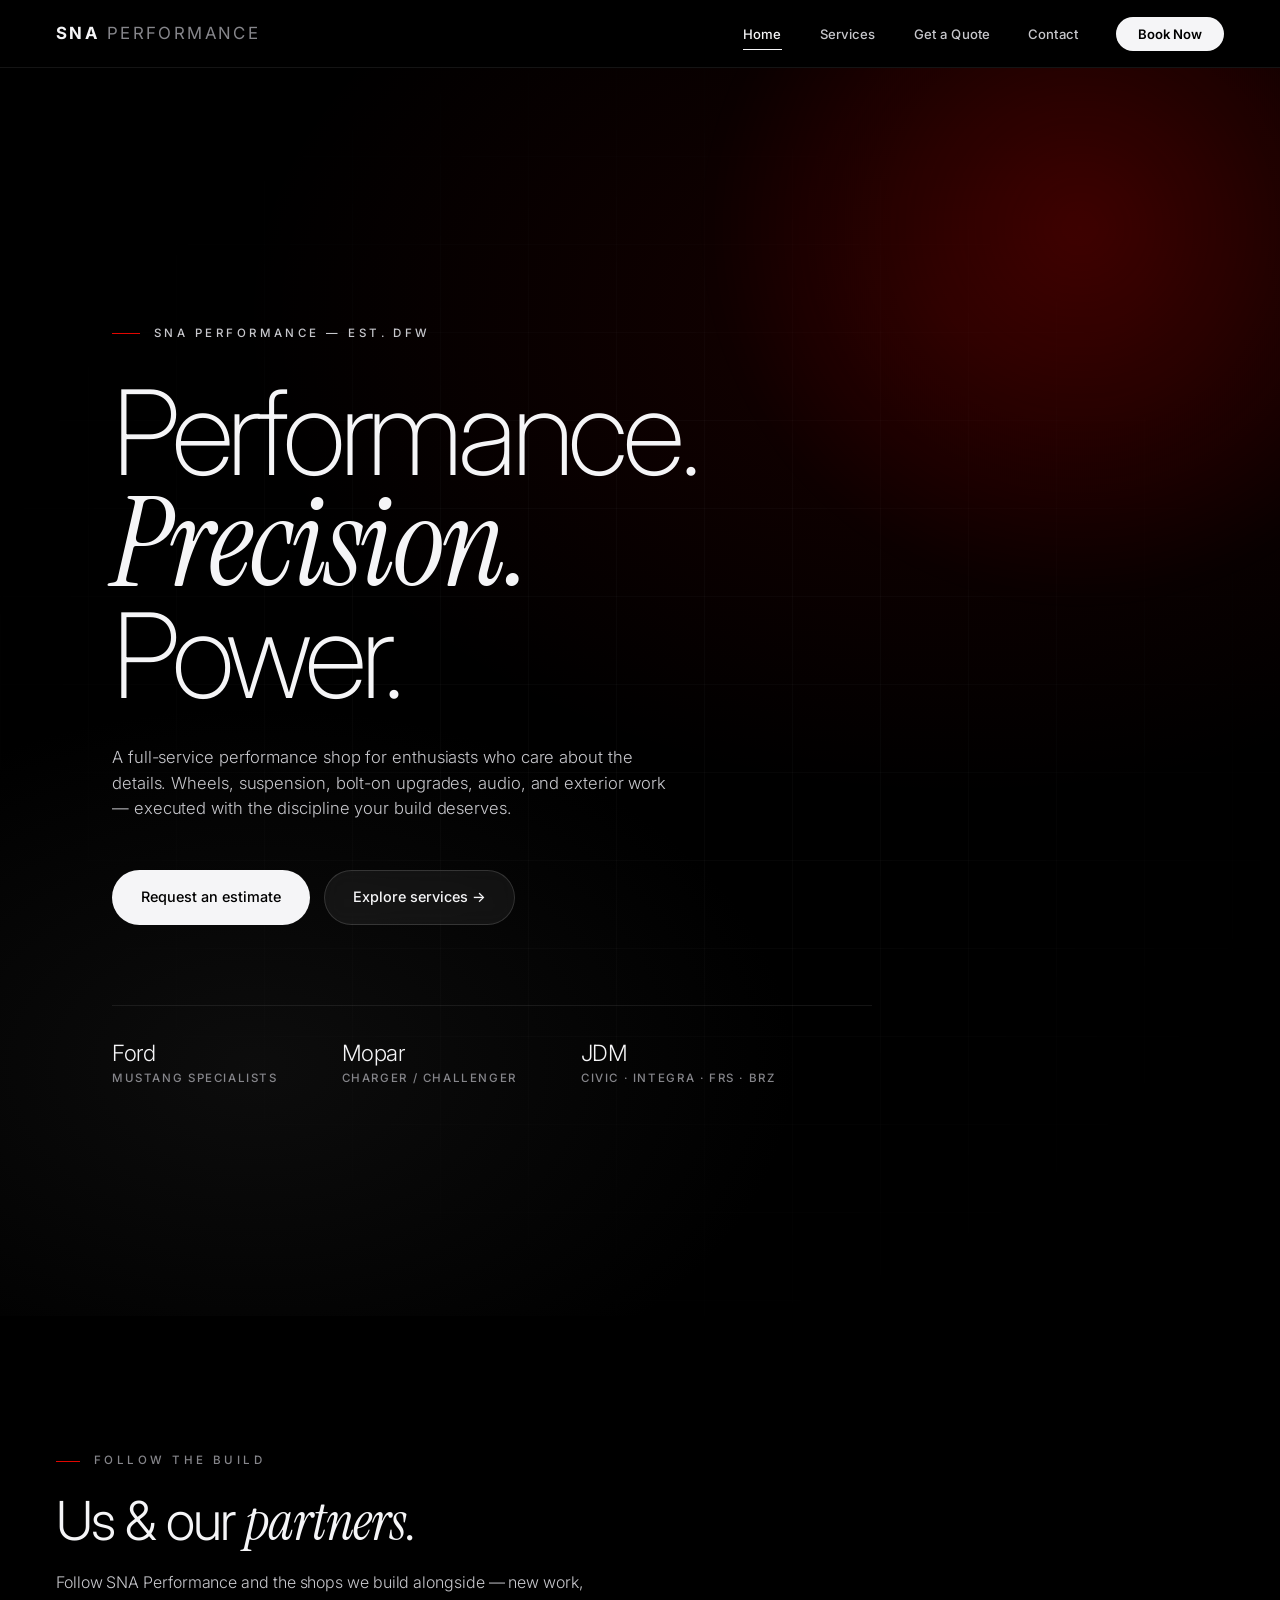
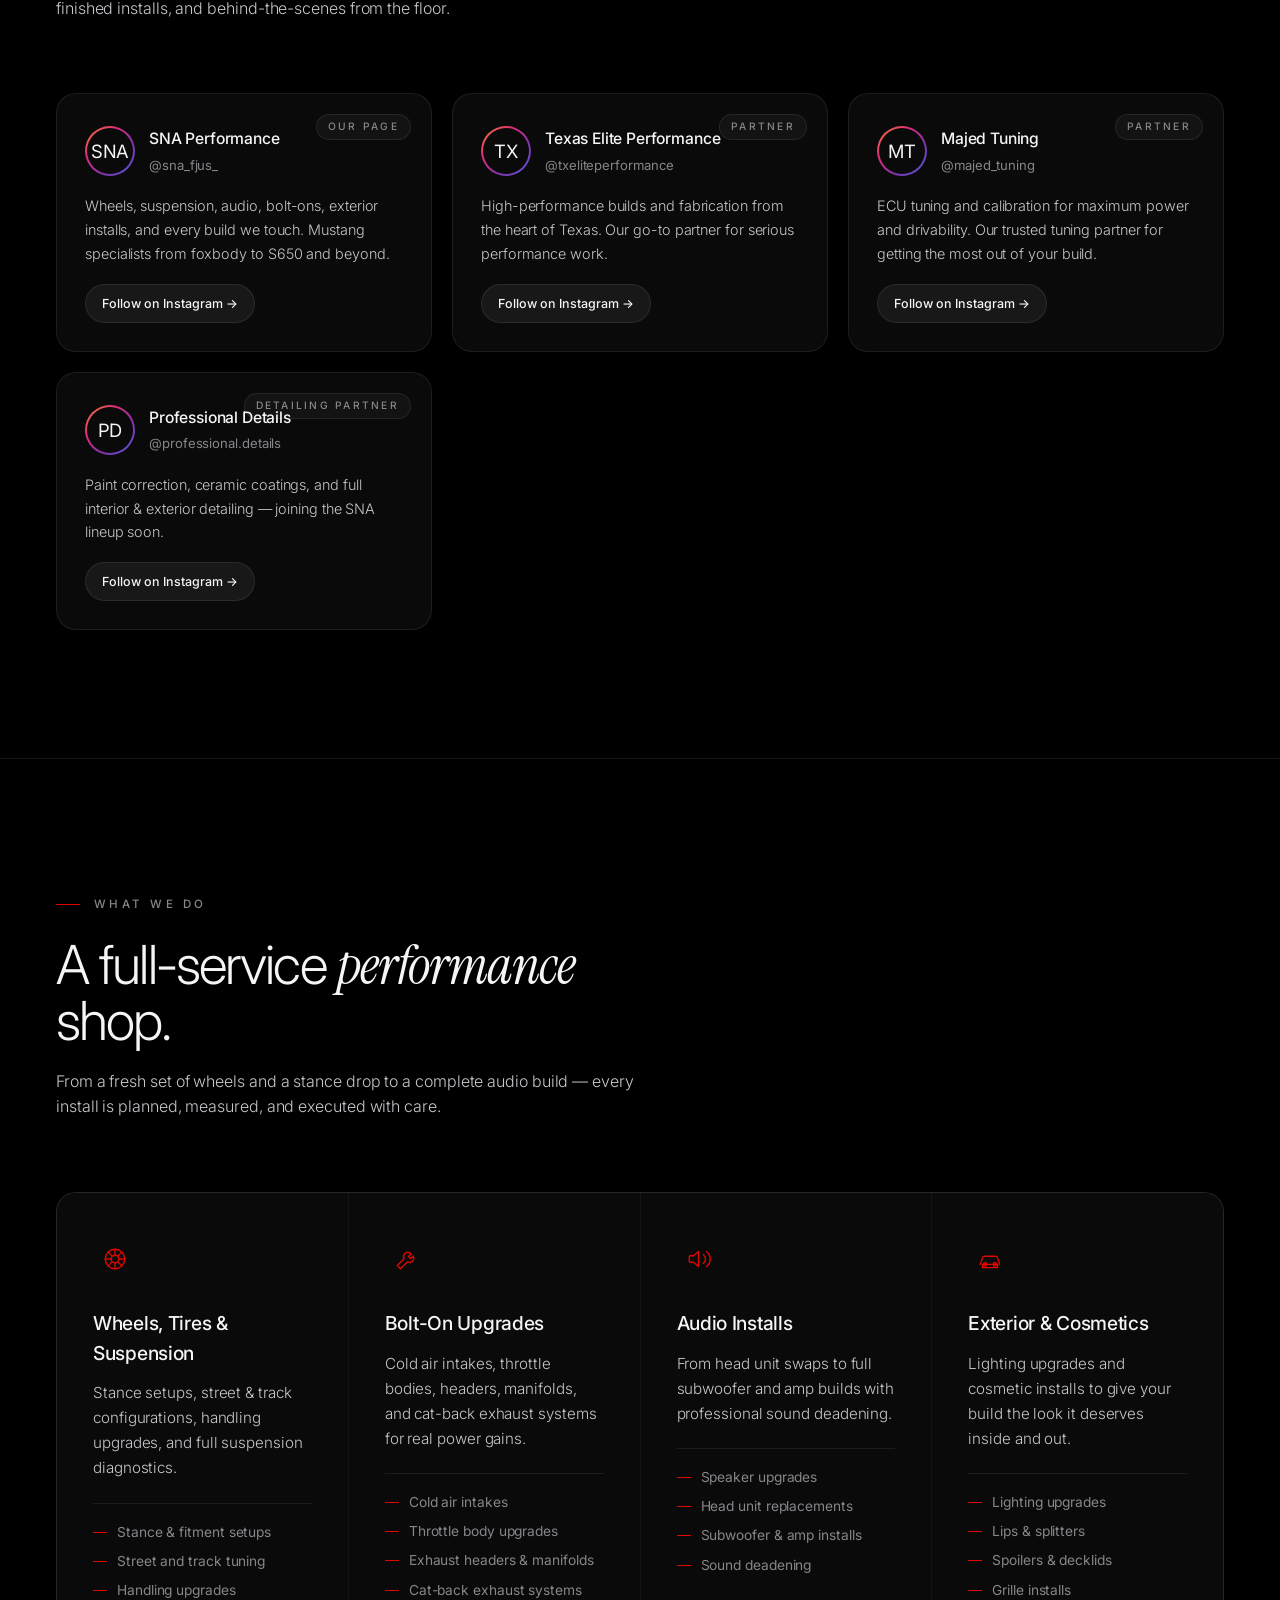
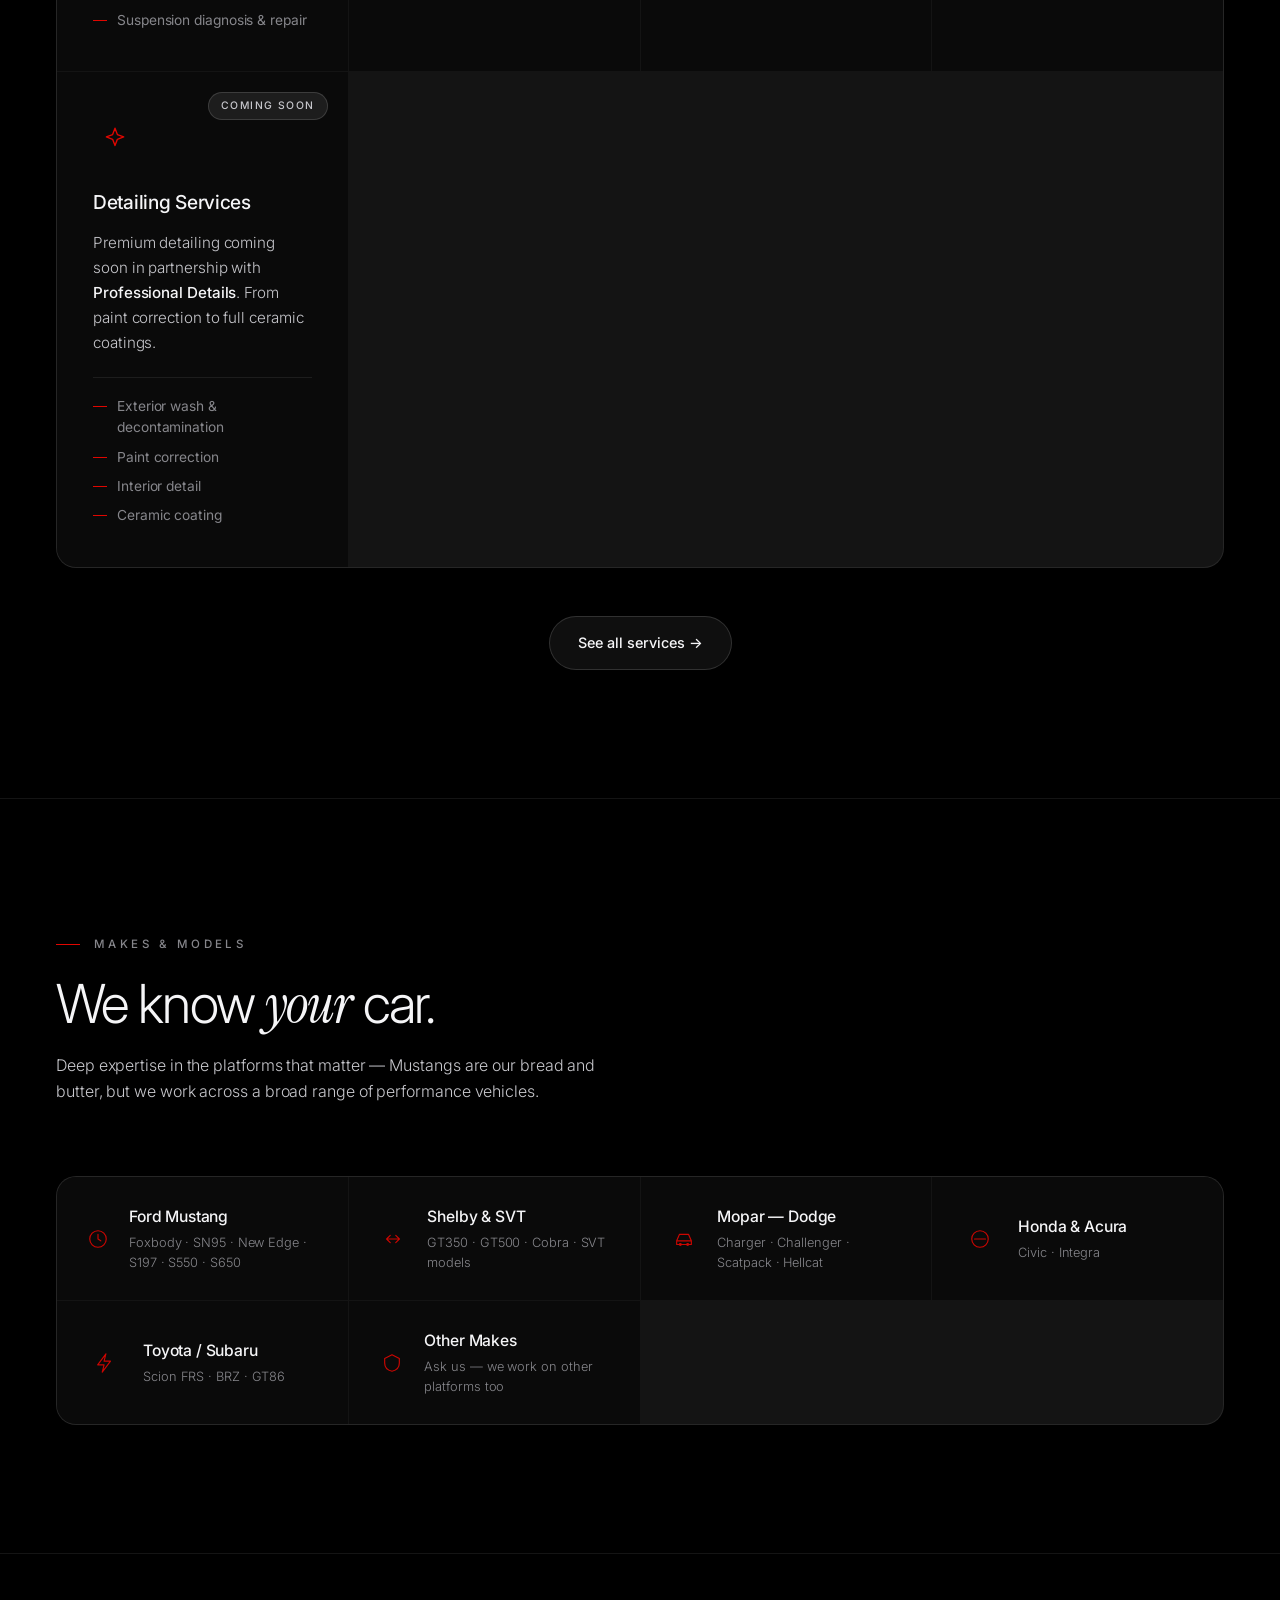
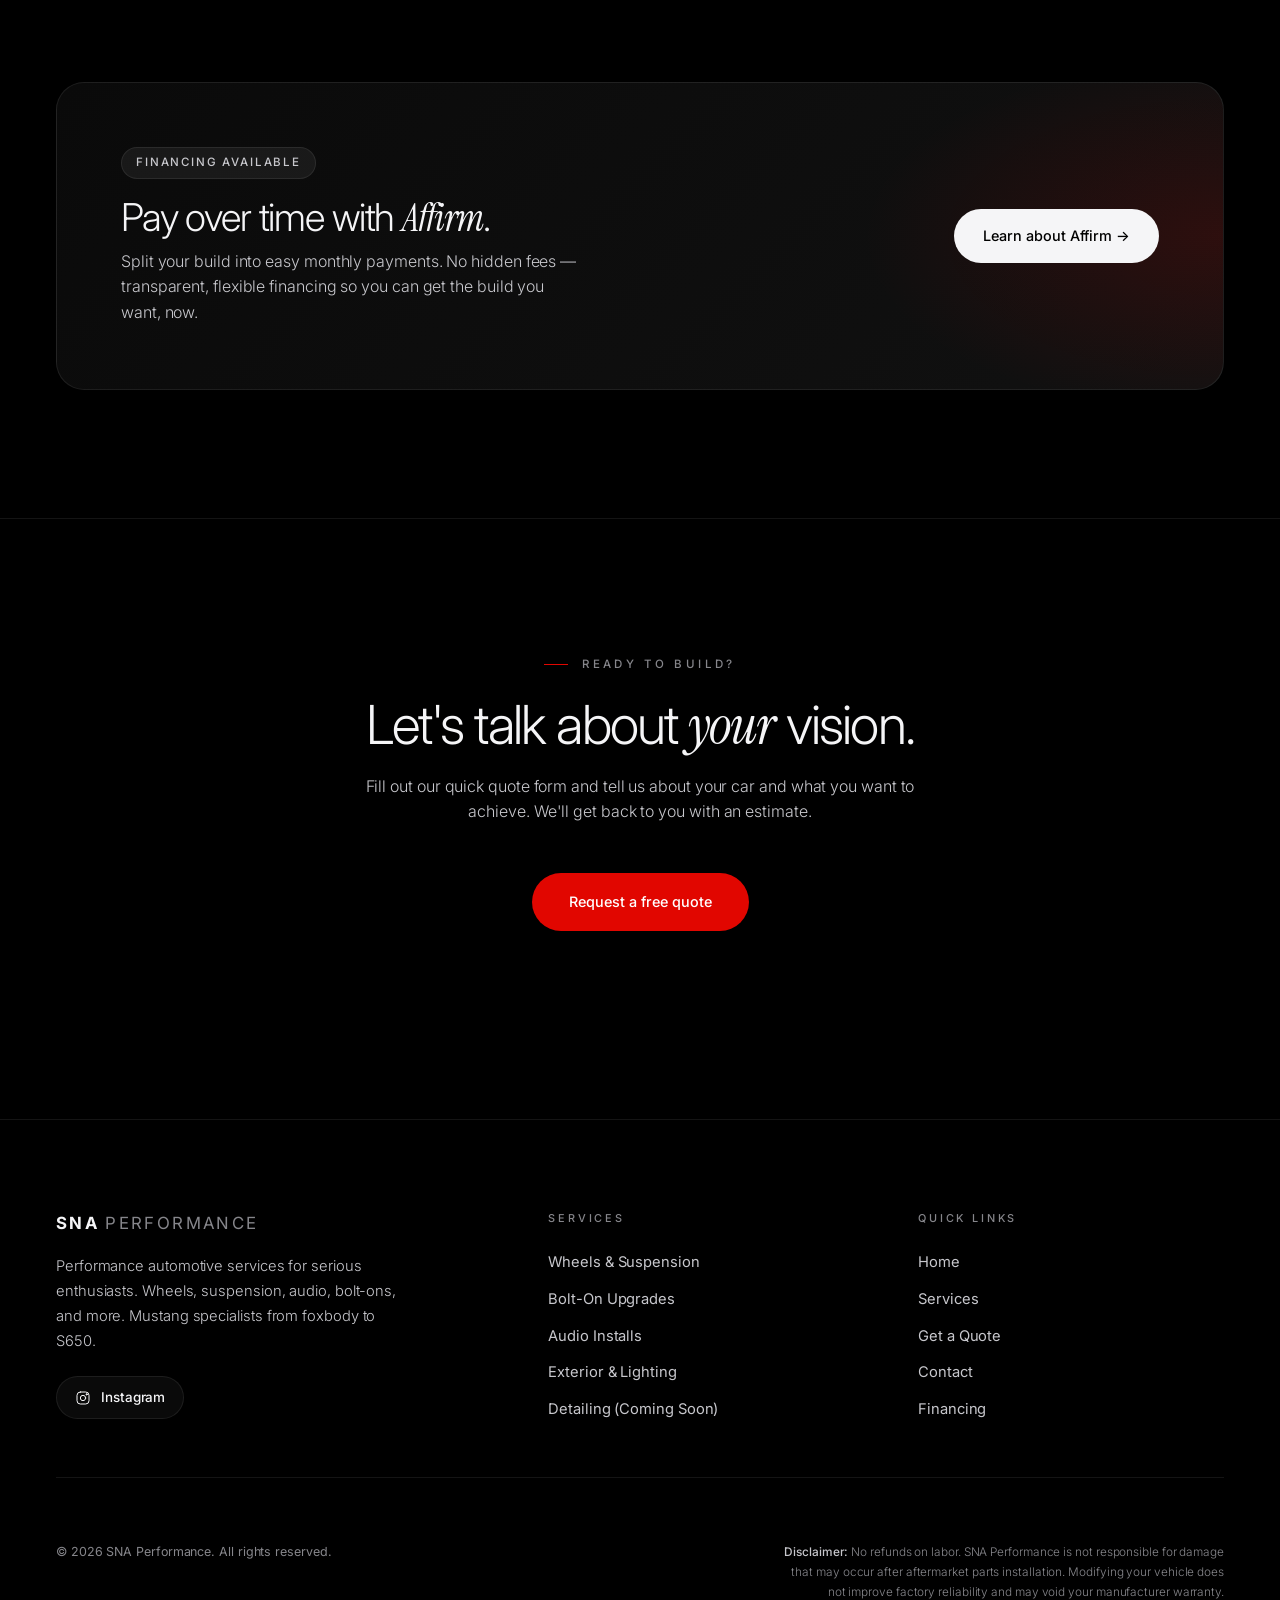
==== commit 181015bc: "Updated  Socials" ====
--- a/SNA/index.html
+++ b/SNA/index.html
@@ -78,13 +78,13 @@
 
       <div class="ig-cards-grid">
 
-        <a href="https://www.instagram.com/yoursnahandle" target="_blank" rel="noopener" class="ig-card">
+        <a href="https://www.instagram.com/sna_fjus_" target="_blank" rel="noopener" class="ig-card">
           <span class="ig-card-tag">Our Page</span>
           <div class="ig-card-header">
             <div class="ig-avatar"><div class="ig-avatar-inner">SNA</div></div>
             <div>
               <div class="ig-card-name">SNA Performance</div>
-              <div class="ig-card-handle">@yoursnahandle</div>
+              <div class="ig-card-handle">@sna_fjus_</div>
             </div>
           </div>
           <p class="ig-card-desc">Wheels, suspension, audio, bolt-ons, exterior installs, and every build we touch. Mustang specialists from foxbody to S650 and beyond.</p>
@@ -340,7 +340,7 @@
       <div class="footer-logo">SNA <span>Performance</span></div>
       <p class="footer-tagline">Performance automotive services for serious enthusiasts. Wheels, suspension, audio, bolt-ons, and more. Mustang specialists from foxbody to S650.</p>
       <div class="social-links" style="margin-top:22px;">
-        <a href="https://instagram.com/yoursnahandle" target="_blank" class="social-link">
+        <a href="https://www.instagram.com/sna_fjus_" target="_blank" class="social-link">
           <svg width="16" height="16" viewBox="0 0 24 24" fill="none" stroke="currentColor" stroke-width="1.5" stroke-linecap="round" stroke-linejoin="round"><rect x="3" y="3" width="18" height="18" rx="5"/><circle cx="12" cy="12" r="4"/><circle cx="17.5" cy="6.5" r="1" fill="currentColor"/></svg>
           Instagram
         </a>
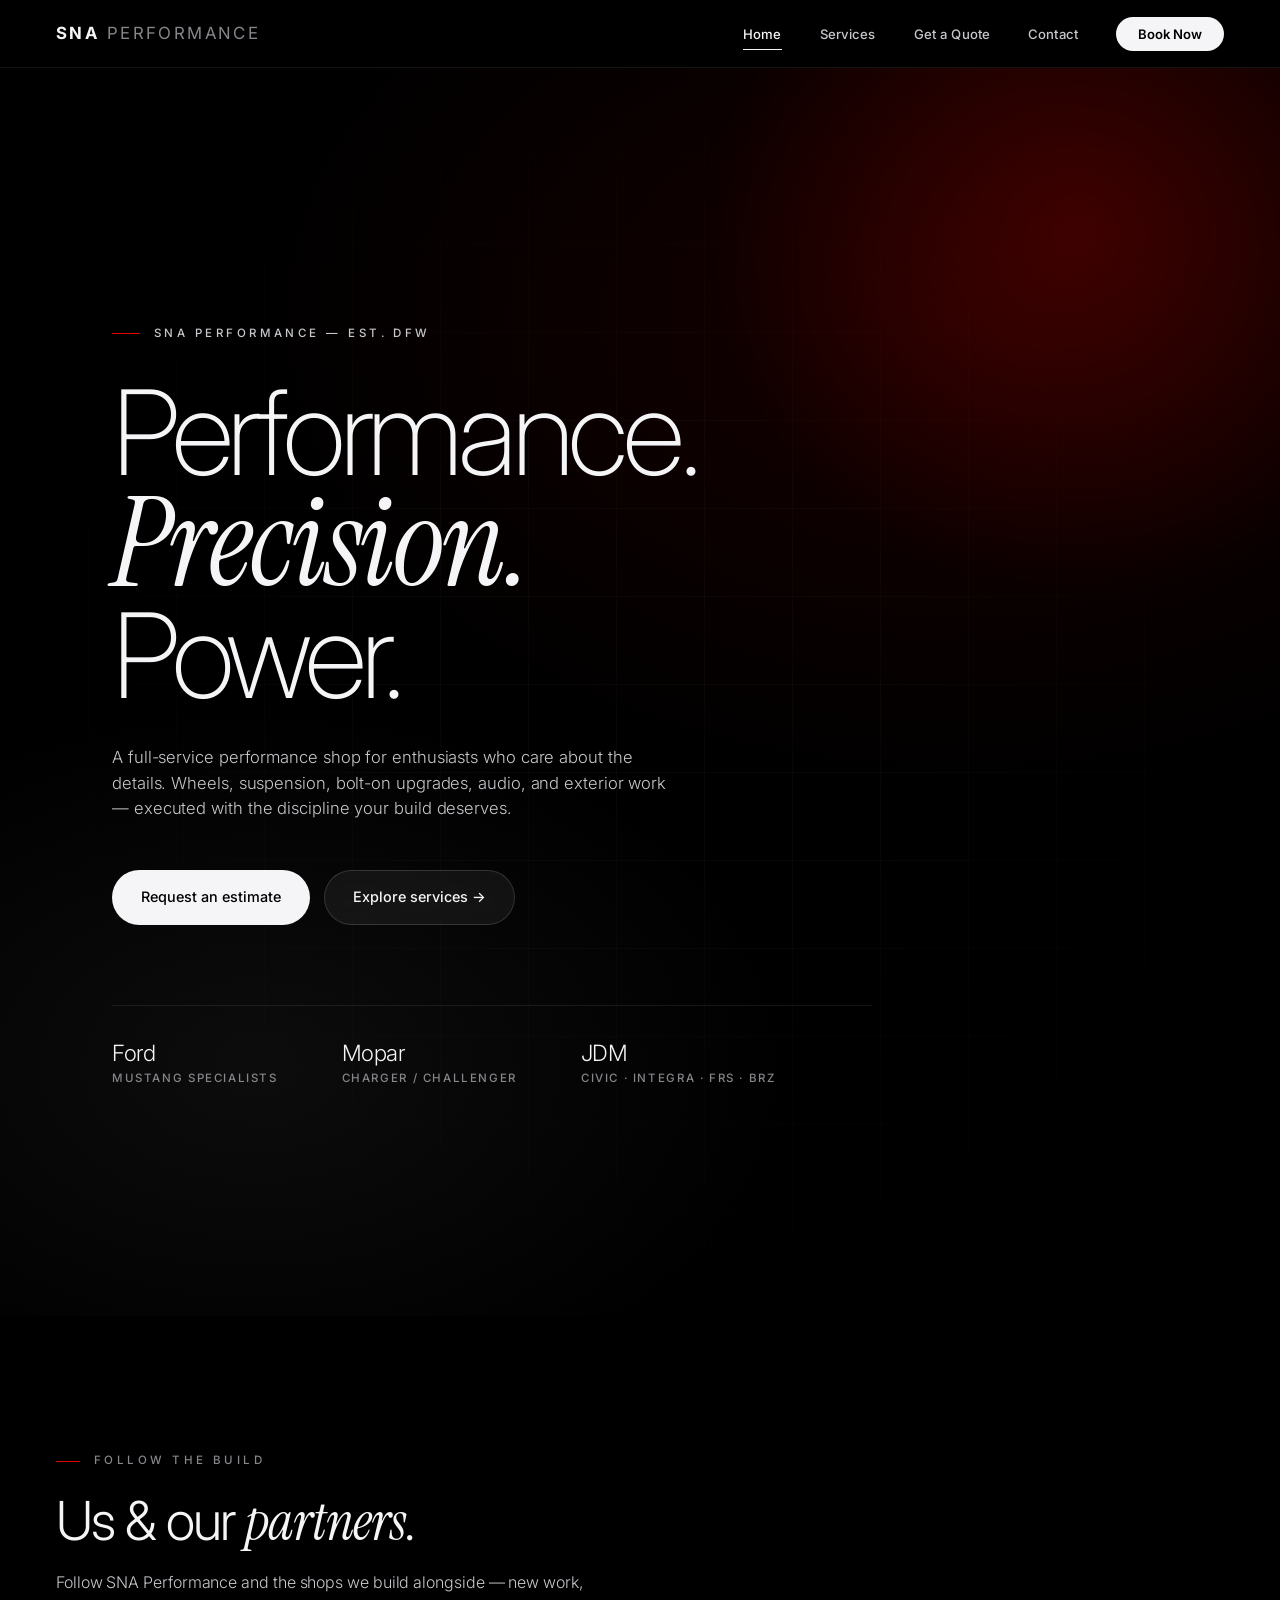
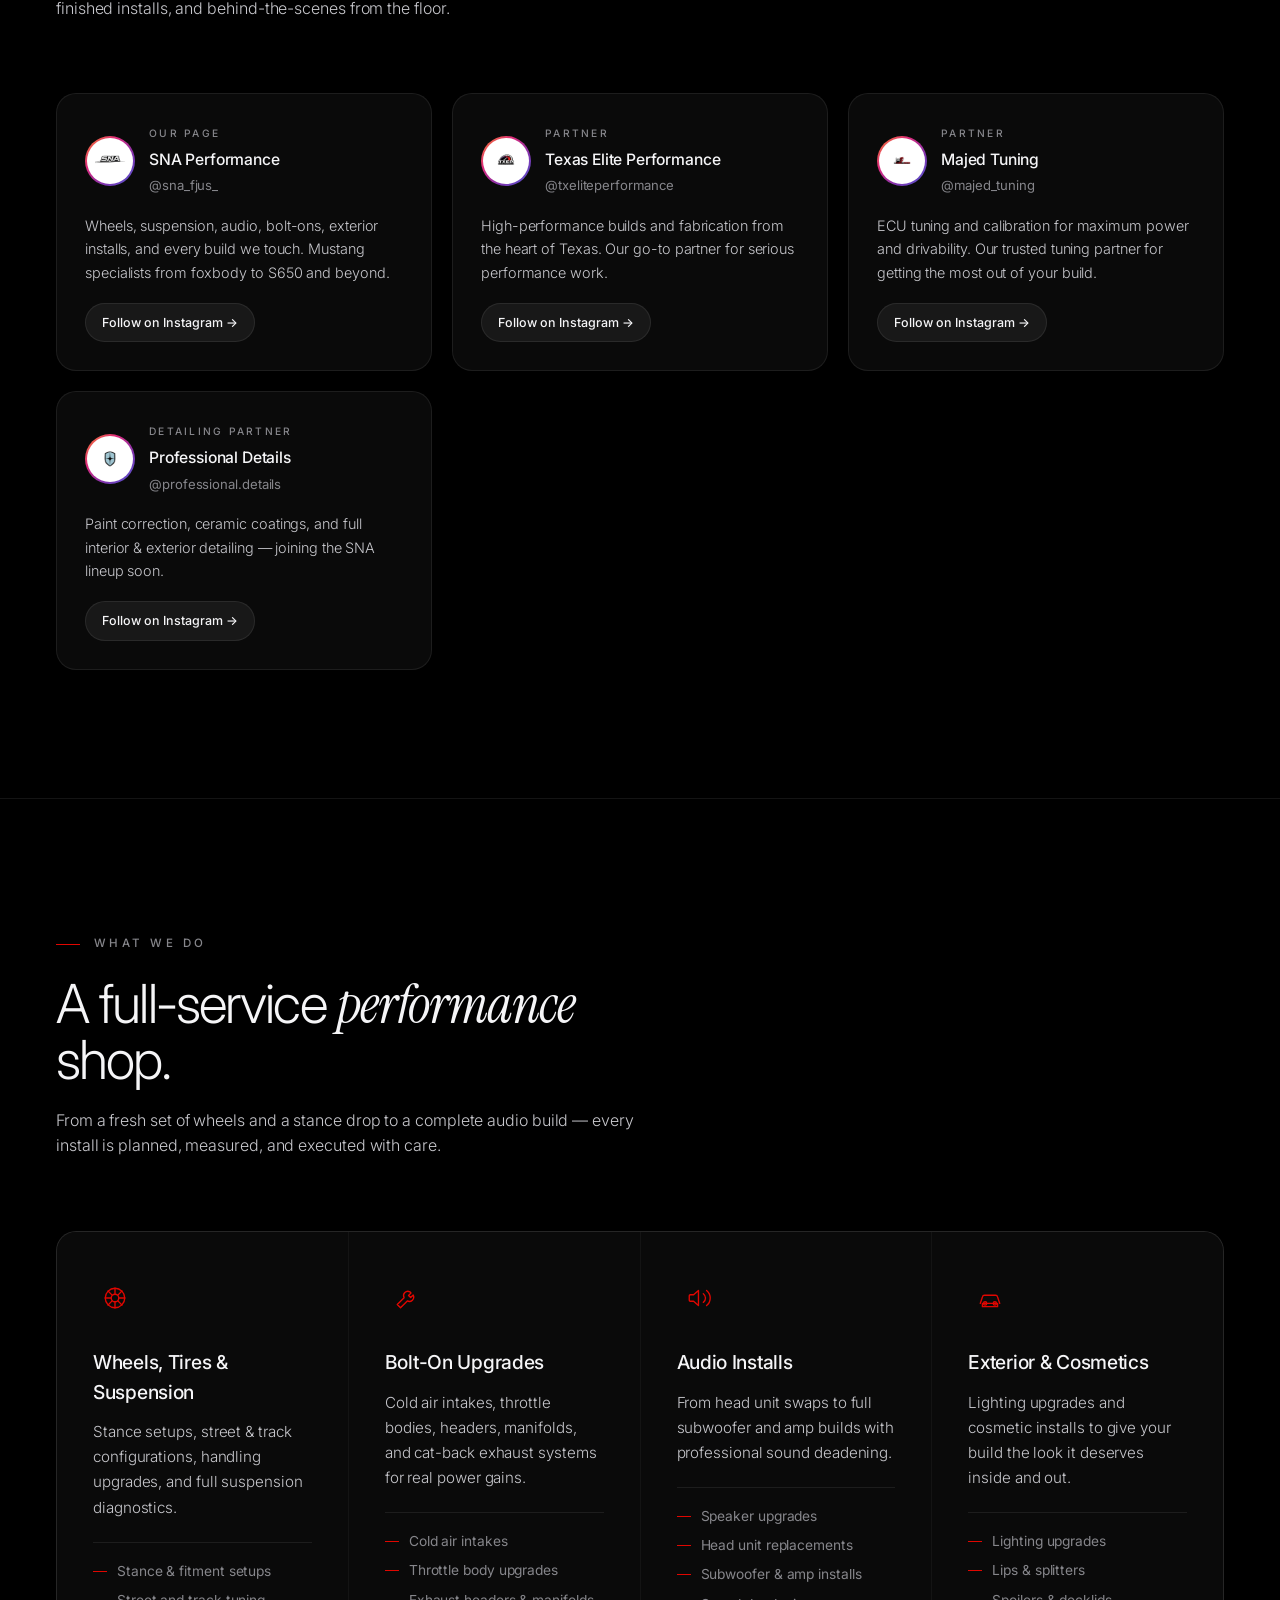
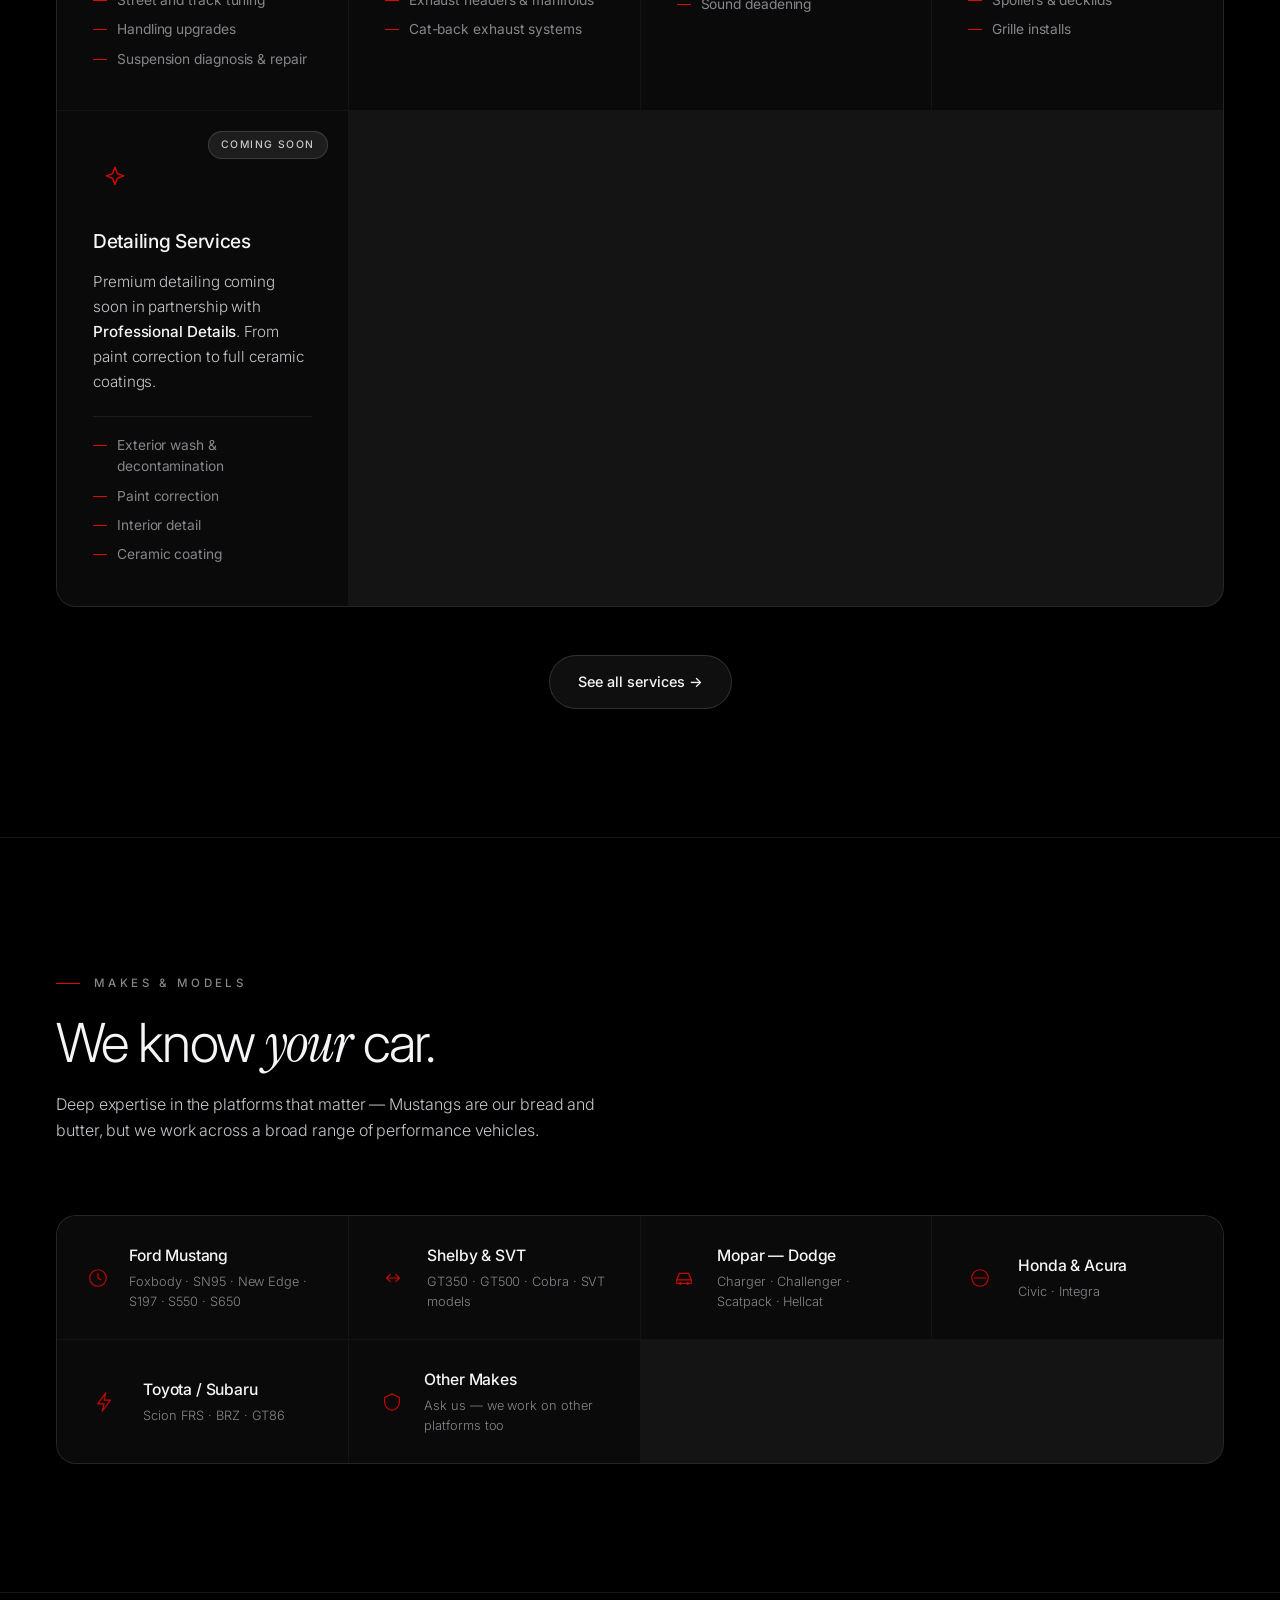
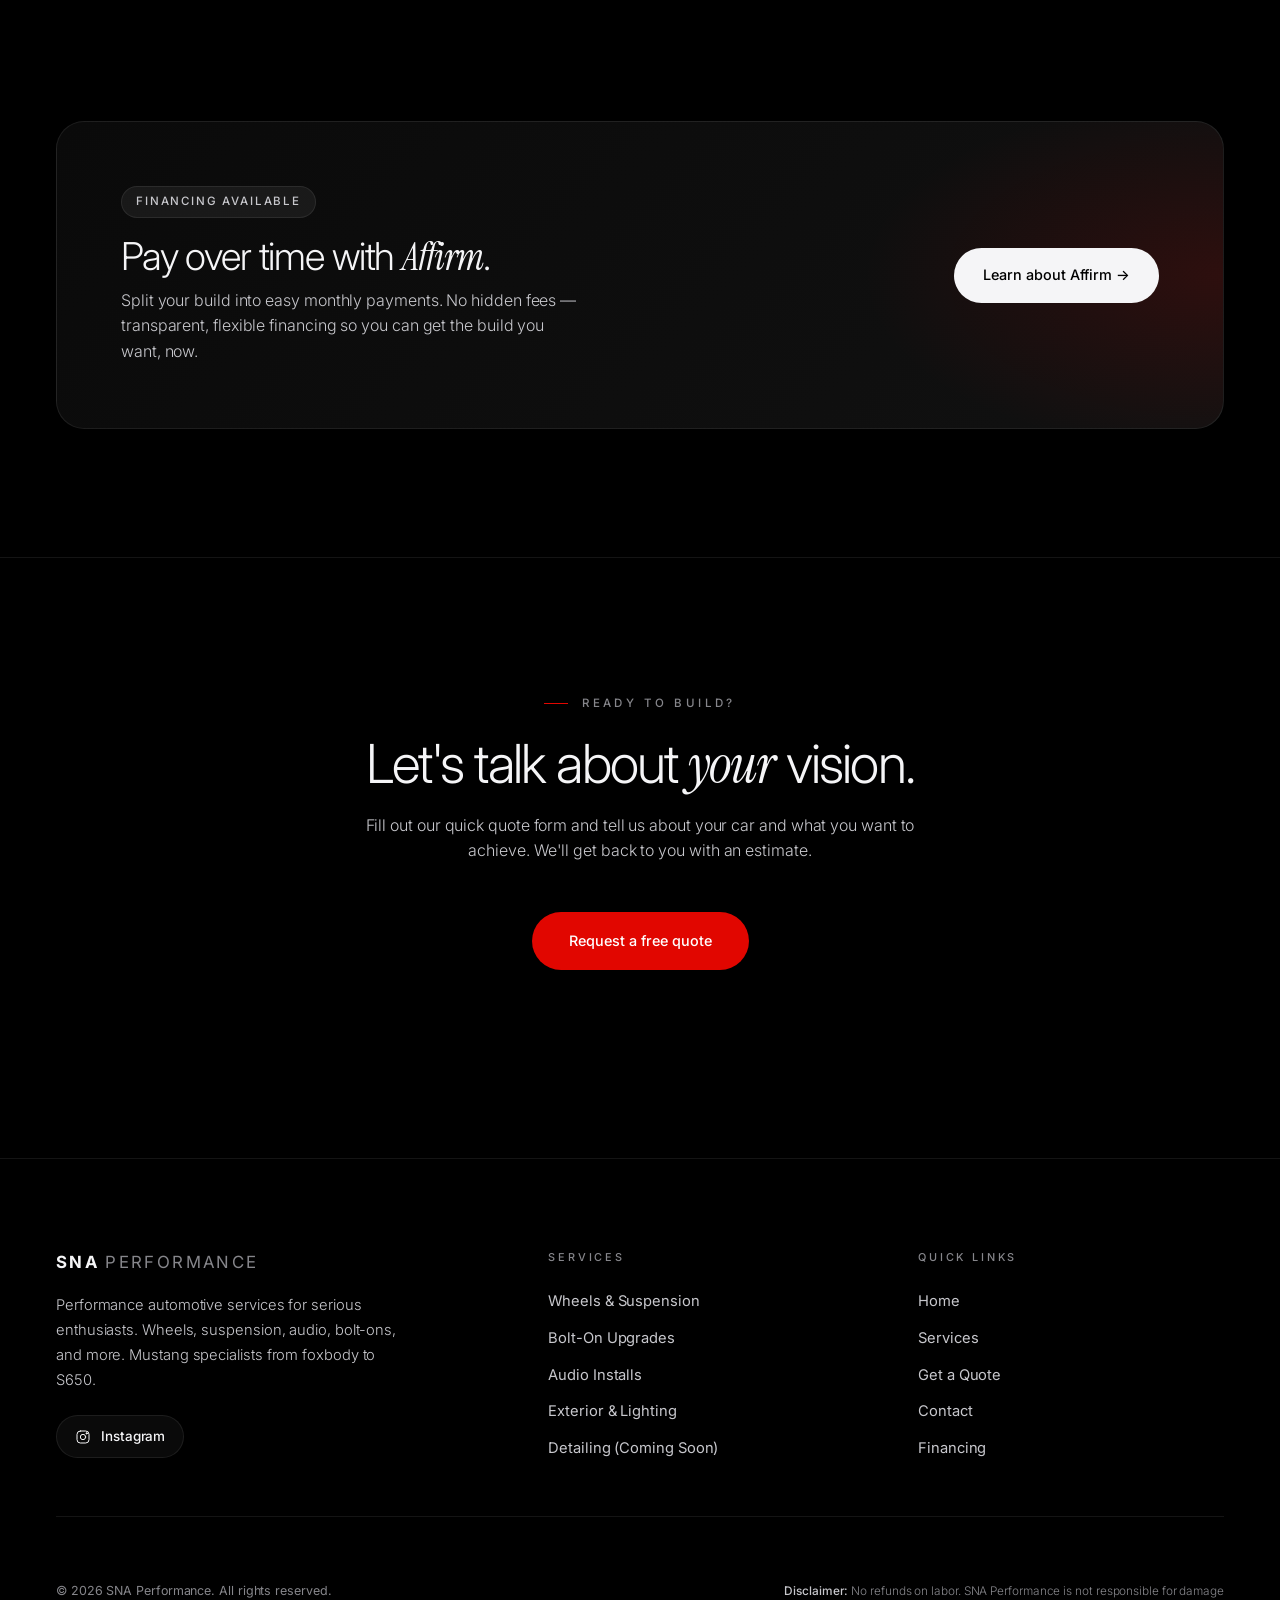
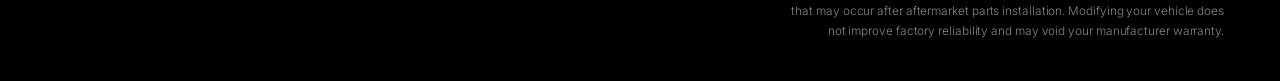
==== commit e1ec922e: "updated logos" ====
--- a/SNA/index.html
+++ b/SNA/index.html
@@ -5,6 +5,8 @@
   <meta name="viewport" content="width=device-width, initial-scale=1.0"/>
   <title>SNA Performance — Performance. Precision. Power.</title>
   <meta name="description" content="SNA Performance specializes in wheels, tires, suspension, bolt-on upgrades, audio, and exterior installs. Mustang experts from foxbody to S650. Serving the DFW area."/>
+  <link rel="icon" type="image/png" href="images/logo/logo.PNG"/>
+  <link rel="apple-touch-icon" href="images/logo/logo.PNG"/>
   <link rel="stylesheet" href="style.css"/>
 </head>
 <body>
@@ -79,10 +81,10 @@
       <div class="ig-cards-grid">
 
         <a href="https://www.instagram.com/sna_fjus_" target="_blank" rel="noopener" class="ig-card">
-          <span class="ig-card-tag">Our Page</span>
           <div class="ig-card-header">
-            <div class="ig-avatar"><div class="ig-avatar-inner">SNA</div></div>
+            <div class="ig-avatar"><div class="ig-avatar-inner"><img src="images/logo/logo.PNG" alt="SNA Performance"/></div></div>
             <div>
+              <span class="ig-card-tag">Our Page</span>
               <div class="ig-card-name">SNA Performance</div>
               <div class="ig-card-handle">@sna_fjus_</div>
             </div>
@@ -92,10 +94,10 @@
         </a>
 
         <a href="https://www.instagram.com/txeliteperformance" target="_blank" rel="noopener" class="ig-card">
-          <span class="ig-card-tag">Partner</span>
           <div class="ig-card-header">
-            <div class="ig-avatar"><div class="ig-avatar-inner">TX</div></div>
+            <div class="ig-avatar"><div class="ig-avatar-inner"><img src="images/partners/texas-elite-performance.png" alt="Texas Elite Performance"/></div></div>
             <div>
+              <span class="ig-card-tag">Partner</span>
               <div class="ig-card-name">Texas Elite Performance</div>
               <div class="ig-card-handle">@txeliteperformance</div>
             </div>
@@ -105,10 +107,10 @@
         </a>
 
         <a href="https://www.instagram.com/majed_tuning" target="_blank" rel="noopener" class="ig-card">
-          <span class="ig-card-tag">Partner</span>
           <div class="ig-card-header">
-            <div class="ig-avatar"><div class="ig-avatar-inner">MT</div></div>
+            <div class="ig-avatar"><div class="ig-avatar-inner"><img src="images/partners/majed-tuning.png" alt="Majed Tuning"/></div></div>
             <div>
+              <span class="ig-card-tag">Partner</span>
               <div class="ig-card-name">Majed Tuning</div>
               <div class="ig-card-handle">@majed_tuning</div>
             </div>
@@ -118,10 +120,10 @@
         </a>
 
         <a href="https://www.instagram.com/professional.details" target="_blank" rel="noopener" class="ig-card">
-          <span class="ig-card-tag">Detailing Partner</span>
           <div class="ig-card-header">
-            <div class="ig-avatar"><div class="ig-avatar-inner">PD</div></div>
+            <div class="ig-avatar"><div class="ig-avatar-inner"><img src="images/partners/professional-details.PNG" alt="Professional Details"/></div></div>
             <div>
+              <span class="ig-card-tag">Detailing Partner</span>
               <div class="ig-card-name">Professional Details</div>
               <div class="ig-card-handle">@professional.details</div>
             </div>
--- a/SNA/style.css
+++ b/SNA/style.css
@@ -1074,11 +1074,20 @@
   width: 100%;
   height: 100%;
   border-radius: 50%;
-  background: var(--surface);
+  background: #ffffff;
   display: flex;
   align-items: center;
   justify-content: center;
   font-size: 1.15rem;
+  overflow: hidden;
+}
+.ig-avatar-inner img {
+  width: 100%;
+  height: 100%;
+  object-fit: contain;
+  padding: 5px;
+  display: block;
+  box-sizing: border-box;
 }
 .ig-card-name {
   font-weight: 500;
@@ -1119,18 +1128,13 @@
   border-color: var(--border-2);
 }
 .ig-card-tag {
-  position: absolute;
-  top: 20px;
-  right: 20px;
+  display: block;
   font-size: 0.64rem;
   font-weight: 500;
   letter-spacing: 0.22em;
   text-transform: uppercase;
   color: var(--text-muted);
-  background: rgba(255,255,255,0.04);
-  border: 1px solid var(--border);
-  padding: 4px 11px;
-  border-radius: 999px;
+  margin-bottom: 6px;
 }
 
 /* =====================================================
